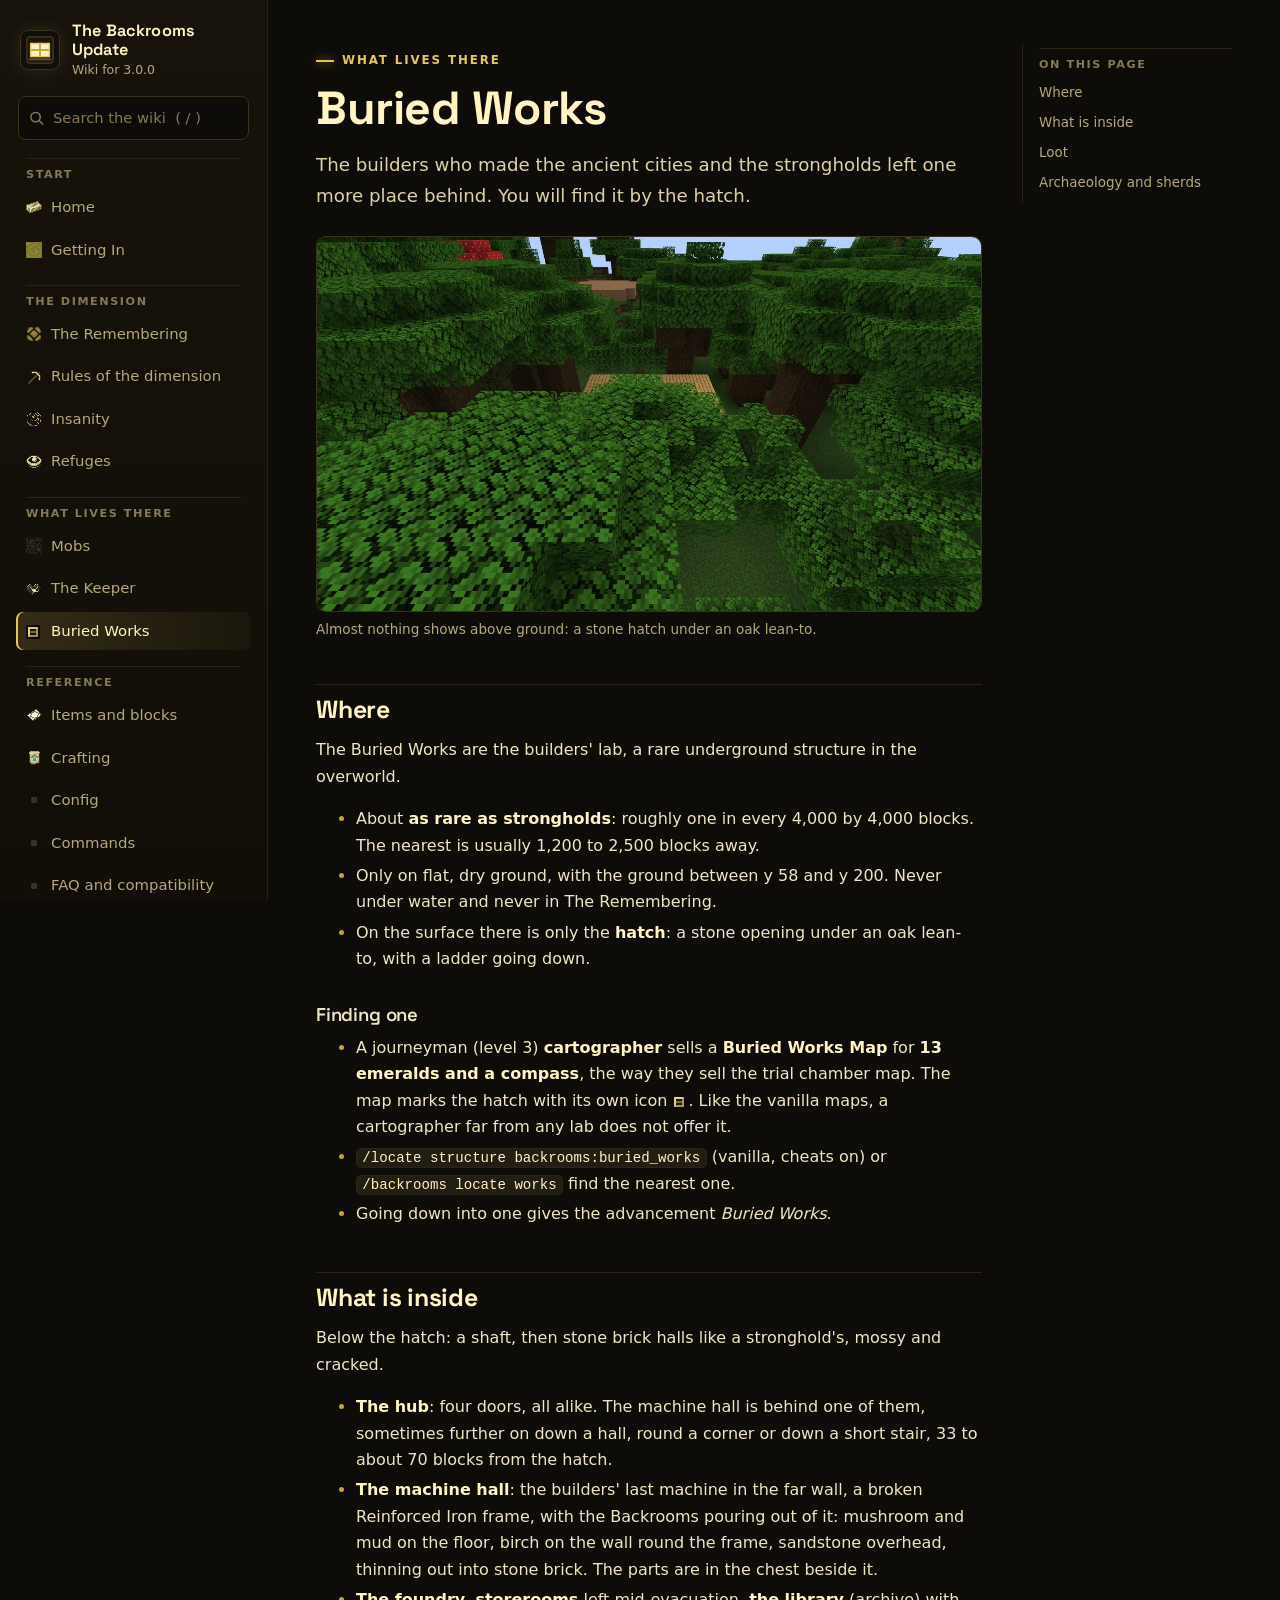
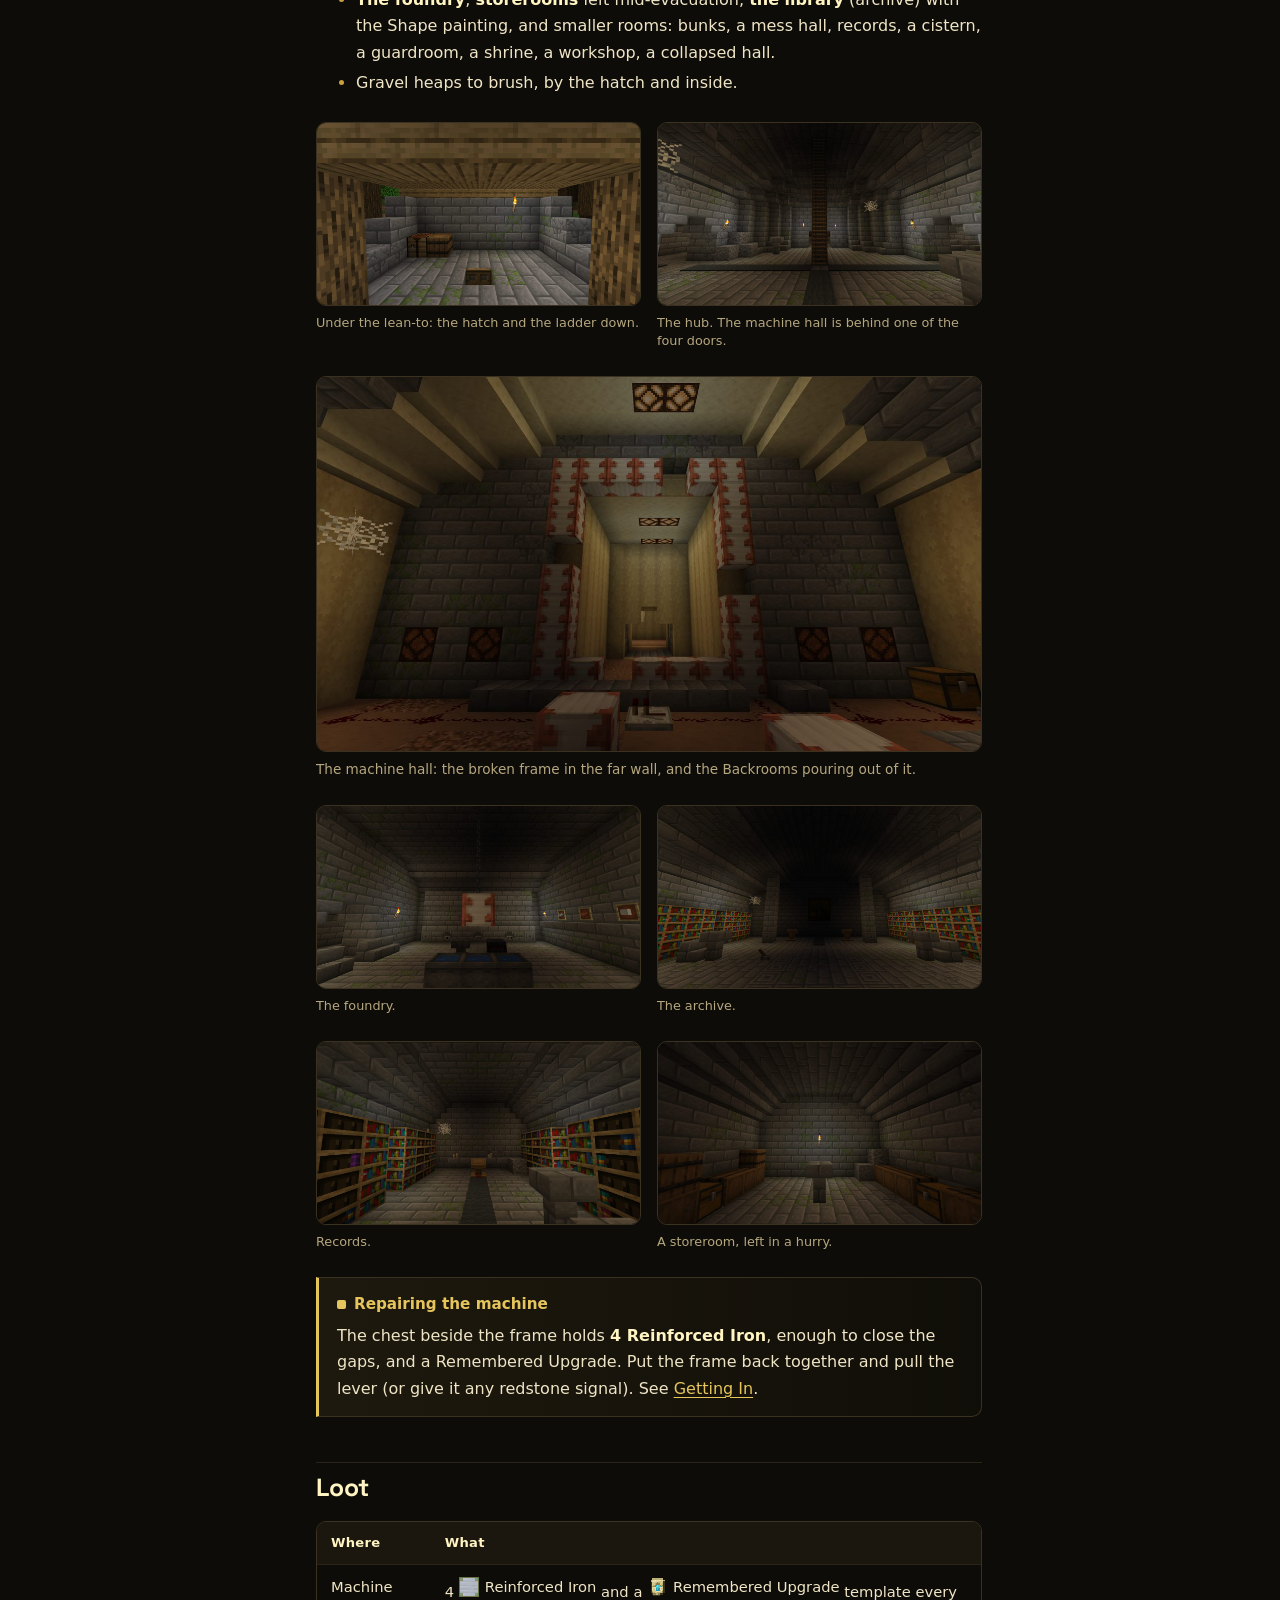
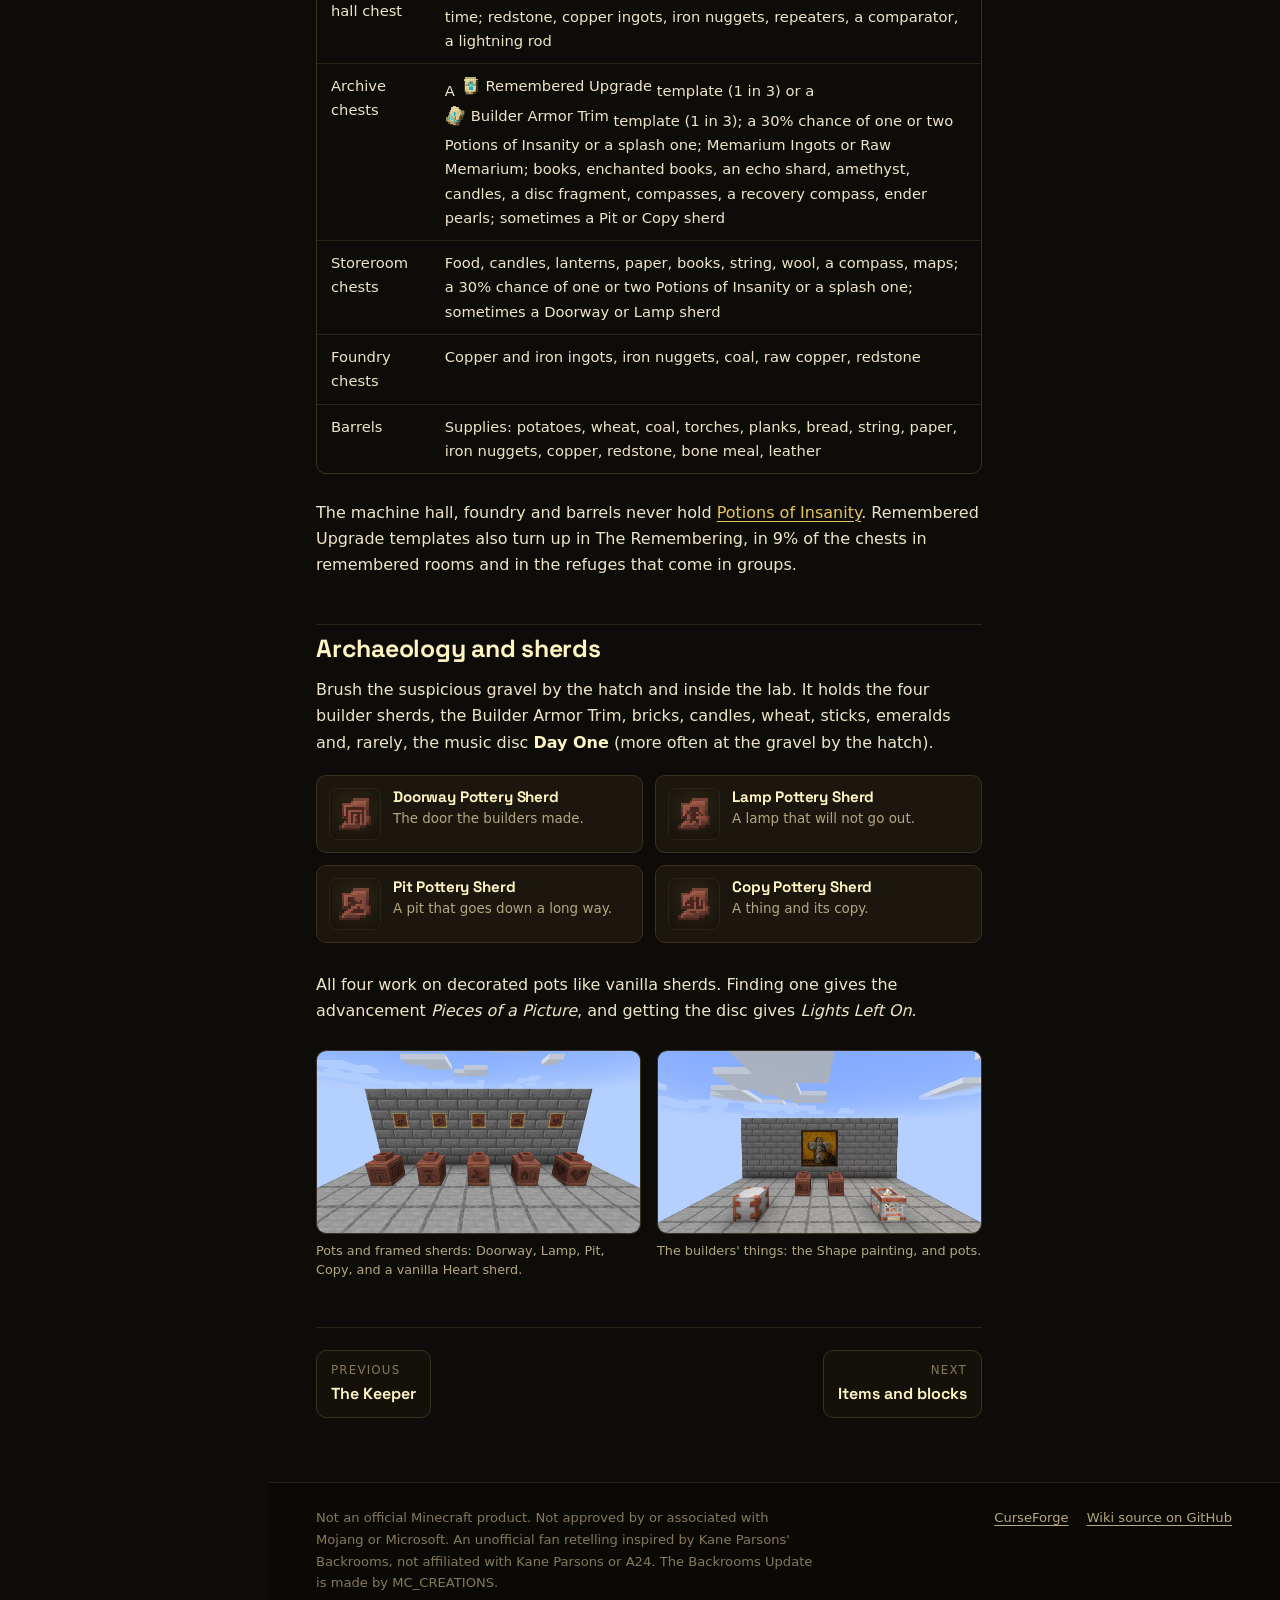
==== buried-works.html @ a58f66a9 "The Backrooms Update wiki Co-Authored-By: Claude Opus 5.5 <noreply@anthropic.com>" ====
<!doctype html>
<html lang="en">
<head>
<meta charset="utf-8">
<meta name="viewport" content="width=device-width, initial-scale=1">
<title>Buried Works - The Backrooms Update Wiki</title>
<meta name="description" content="The Buried Works, the builders&#x27; lab in The Backrooms Update: where it generates, the Buried Works Map, the machine hall, every chest&#x27;s loot and the archaeology sherds.">
<meta name="theme-color" content="#0e0c08">
<meta property="og:title" content="Buried Works - The Backrooms Update Wiki">
<meta property="og:description" content="The Buried Works, the builders&#x27; lab in The Backrooms Update: where it generates, the Buried Works Map, the machine hall, every chest&#x27;s loot and the archaeology sherds.">
<meta property="og:type" content="website">
<meta property="og:image" content="assets/shots/hero-pillars.jpg">
<link rel="icon" href="data:image/svg+xml,%3Csvg xmlns='http://www.w3.org/2000/svg' viewBox='0 0 32 32'%3E%3Crect width='32' height='32' rx='6' fill='%230e0c08'/%3E%3Crect x='5' y='8' width='22' height='16' fill='%23fff4c2' stroke='%23e6c65c' stroke-width='2'/%3E%3Cpath d='M5 16h22M16 8v16' stroke='%23c9a23e' stroke-width='2'/%3E%3C/svg%3E">
<link rel="preconnect" href="https://fonts.googleapis.com">
<link rel="preconnect" href="https://fonts.gstatic.com" crossorigin>
<link rel="stylesheet" href="https://fonts.googleapis.com/css2?family=Space+Grotesk:wght@500;600;700&amp;display=swap">
<link rel="stylesheet" href="assets/style.css">
</head>
<body>
<a class="skip" href="#main">Skip to the page</a>
<header class="topbar">
  <a class="brand" href="index.html"><span class="brand-mark"><svg viewBox="0 0 32 32" aria-hidden="true"><rect x="2" y="2" width="28" height="28" rx="3" fill="#1b170f" stroke="#5a4b26"/><rect x="6" y="9" width="20" height="14" fill="#fff4c2"/><path d="M6 16h20M16 9v14" stroke="#c9a23e" stroke-width="2"/><rect x="6" y="9" width="20" height="14" fill="none" stroke="#e6c65c" stroke-width="1.5"/><rect x="4" y="25" width="24" height="2" fill="#e6c65c" opacity=".35"/></svg></span><span class="brand-text"><strong>The Backrooms Update</strong><span>Wiki for 3.0.0</span></span></a>
  <button class="menu-btn" type="button" aria-expanded="false" aria-controls="sidebar"><svg viewBox="0 0 16 16" aria-hidden="true"><path d="M2 4h12M2 8h12M2 12h12" stroke="currentColor" stroke-width="1.6" stroke-linecap="round"/></svg>Menu</button>
</header>
<div class="layout">
<nav class="sidebar" id="sidebar" aria-label="Wiki pages">
  <a class="brand" href="index.html"><span class="brand-mark"><svg viewBox="0 0 32 32" aria-hidden="true"><rect x="2" y="2" width="28" height="28" rx="3" fill="#1b170f" stroke="#5a4b26"/><rect x="6" y="9" width="20" height="14" fill="#fff4c2"/><path d="M6 16h20M16 9v14" stroke="#c9a23e" stroke-width="2"/><rect x="6" y="9" width="20" height="14" fill="none" stroke="#e6c65c" stroke-width="1.5"/><rect x="4" y="25" width="24" height="2" fill="#e6c65c" opacity=".35"/></svg></span><span class="brand-text"><strong>The Backrooms Update</strong><span>Wiki for 3.0.0</span></span></a>
  <div class="search" role="search">
    <svg viewBox="0 0 16 16" aria-hidden="true"><circle cx="7" cy="7" r="5" fill="none" stroke="currentColor" stroke-width="1.6"/><path d="M11 11l3.5 3.5" stroke="currentColor" stroke-width="1.6" stroke-linecap="round"/></svg>
    <input id="search-input" type="search" placeholder="Search the wiki  ( / )" aria-label="Search the wiki" autocomplete="off">
    <div class="search-results" id="search-results" hidden></div>
  </div>
  <div class="nav-group"><h2>Start</h2><ul><li><a href="index.html"><img class="px" src="assets/icons/memarium_ingot.png" alt="" width="16" height="16">Home</a></li><li><a href="getting-in.html"><img class="px" src="assets/icons/gateway.png" alt="" width="16" height="16">Getting In</a></li></ul></div><div class="nav-group"><h2>The dimension</h2><ul><li><a href="the-remembering.html"><img class="px" src="assets/icons/settled_lamp_on.png" alt="" width="16" height="16">The Remembering</a></li><li><a href="rules.html"><img class="px" src="assets/icons/memarium_pickaxe.png" alt="" width="16" height="16">Rules of the dimension</a></li><li><a href="insanity.html"><img class="px" src="assets/icons/insanity.png" alt="" width="16" height="16">Insanity</a></li><li><a href="refuges.html"><img class="px" src="assets/icons/memento.png" alt="" width="16" height="16">Refuges</a></li></ul></div><div class="nav-group"><h2>What lives there</h2><ul><li><a href="mobs.html"><img class="px" src="assets/icons/settled_lichen.png" alt="" width="16" height="16">Mobs</a></li><li><a href="keeper.html"><img class="px" src="assets/icons/settled_heart.png" alt="" width="16" height="16">The Keeper</a></li><li><a href="buried-works.html" aria-current="page"><img class="px" src="assets/icons/map_buried_works.png" alt="" width="16" height="16">Buried Works</a></li></ul></div><div class="nav-group"><h2>Reference</h2><ul><li><a href="items.html"><img class="px" src="assets/icons/snapshot.png" alt="" width="16" height="16">Items and blocks</a></li><li><a href="crafting.html"><img class="px" src="assets/icons/remembered_upgrade_smithing_template.png" alt="" width="16" height="16">Crafting</a></li><li><a href="config.html"><span class="nav-dot" aria-hidden="true"></span>Config</a></li><li><a href="commands.html"><span class="nav-dot" aria-hidden="true"></span>Commands</a></li><li><a href="faq.html"><span class="nav-dot" aria-hidden="true"></span>FAQ and compatibility</a></li></ul></div>
  <p class="sidebar-foot">For The Backrooms Update 3.0.0 on Minecraft 1.21.1 (NeoForge). <a href="https://www.curseforge.com/minecraft/search?search=The%20Backrooms%20Update">Get it on CurseForge</a>.</p>
</nav>
<div class="content">
<div class="page has-toc">
<article id="main">
<p class="eyebrow">What lives there</p><h1>Buried Works</h1><p class="lead">The builders who made the ancient cities and the strongholds left one more place behind. You will find it by the hatch.</p>

<figure class="shot"><img src="assets/shots/works-hatch-far.jpg" alt="Almost nothing shows above ground: a stone hatch under an oak lean-to." width="1280" height="720" loading="lazy" decoding="async"><figcaption>Almost nothing shows above ground: a stone hatch under an oak lean-to.</figcaption></figure>
<h2 id="where">Where<a class="anchor" href="#where" aria-label="Link to this section">#</a></h2>
<p>The Buried Works are the builders' lab, a rare underground structure in the overworld.</p>
<ul>
<li>About <strong>as rare as strongholds</strong>: roughly one in every 4,000 by 4,000 blocks. The nearest is usually 1,200 to 2,500 blocks away.</li>
<li>Only on flat, dry ground, with the ground between y 58 and y 200. Never under water and never in The Remembering.</li>
<li>On the surface there is only the <strong>hatch</strong>: a stone opening under an oak lean-to, with a ladder going down.</li>
</ul>

<h3 id="finding-one">Finding one<a class="anchor" href="#finding-one" aria-label="Link to this section">#</a></h3>
<ul>
<li>A journeyman (level 3) <strong>cartographer</strong> sells a <strong>Buried Works Map</strong> for <strong>13 emeralds and a compass</strong>, the way they sell the trial chamber map. The map marks the hatch with its own icon <img class="px" src="assets/icons/map_buried_works.png" alt="" width="16" height="16" style="width:16px;height:16px;vertical-align:-3px">. Like the vanilla maps, a cartographer far from any lab does not offer it.</li>
<li><code>/locate structure backrooms:buried_works</code> (vanilla, cheats on) or <code>/backrooms locate works</code> find the nearest one.</li>
<li>Going down into one gives the advancement <em>Buried Works</em>.</li>
</ul>

<h2 id="what-is-inside">What is inside<a class="anchor" href="#what-is-inside" aria-label="Link to this section">#</a></h2>
<p>Below the hatch: a shaft, then stone brick halls like a stronghold's, mossy and cracked.</p>
<ul>
<li><strong>The hub</strong>: four doors, all alike. The machine hall is behind one of them, sometimes further on down a hall, round a corner or down a short stair, 33 to about 70 blocks from the hatch.</li>
<li><strong>The machine hall</strong>: the builders' last machine in the far wall, a broken Reinforced Iron frame, with the Backrooms pouring out of it: mushroom and mud on the floor, birch on the wall round the frame, sandstone overhead, thinning out into stone brick. The parts are in the chest beside it.</li>
<li><strong>The foundry</strong>, <strong>storerooms</strong> left mid-evacuation, <strong>the library</strong> (archive) with the Shape painting, and smaller rooms: bunks, a mess hall, records, a cistern, a guardroom, a shrine, a workshop, a collapsed hall.</li>
<li>Gravel heaps to brush, by the hatch and inside.</li>
</ul>
<div class="gallery g2"><figure class="shot"><img src="assets/shots/works-hatch.jpg" alt="Under the lean-to: the hatch and the ladder down." width="1280" height="720" loading="lazy" decoding="async"><figcaption>Under the lean-to: the hatch and the ladder down.</figcaption></figure><figure class="shot"><img src="assets/shots/works-hub.jpg" alt="The hub. The machine hall is behind one of the four doors." width="1280" height="720" loading="lazy" decoding="async"><figcaption>The hub. The machine hall is behind one of the four doors.</figcaption></figure></div>
<figure class="shot"><img src="assets/shots/works-machine-hall.jpg" alt="The machine hall: the broken frame in the far wall, and the Backrooms pouring out of it." width="1280" height="720" loading="lazy" decoding="async"><figcaption>The machine hall: the broken frame in the far wall, and the Backrooms pouring out of it.</figcaption></figure>
<div class="gallery g2"><figure class="shot"><img src="assets/shots/works-foundry.jpg" alt="The foundry." width="1280" height="720" loading="lazy" decoding="async"><figcaption>The foundry.</figcaption></figure><figure class="shot"><img src="assets/shots/works-archive.jpg" alt="The archive." width="1280" height="720" loading="lazy" decoding="async"><figcaption>The archive.</figcaption></figure></div>
<div class="gallery g2"><figure class="shot"><img src="assets/shots/works-records.jpg" alt="Records." width="1280" height="720" loading="lazy" decoding="async"><figcaption>Records.</figcaption></figure><figure class="shot"><img src="assets/shots/works-storeroom.jpg" alt="A storeroom, left in a hurry." width="1280" height="720" loading="lazy" decoding="async"><figcaption>A storeroom, left in a hurry.</figcaption></figure></div>
<div class="callout tip"><p class="callout-title">Repairing the machine</p><p>The chest beside the frame holds <strong>4 Reinforced Iron</strong>, enough to close the gaps, and a Remembered Upgrade. Put the frame back together and pull the lever (or give it any redstone signal). See <a href="getting-in.html">Getting In</a>.</p></div>

<h2 id="loot">Loot<a class="anchor" href="#loot" aria-label="Link to this section">#</a></h2>
<div class="table-wrap"><table><thead><tr><th>Where</th><th>What</th></tr></thead><tbody><tr><td>Machine hall chest</td><td>4 <span class="item"><img class="px" src="assets/icons/reinforced_iron.png" alt="" width="20" height="20">Reinforced Iron</span> and a <span class="item"><img class="px" src="assets/icons/remembered_upgrade_smithing_template.png" alt="" width="20" height="20">Remembered Upgrade</span> template every time; redstone, copper ingots, iron nuggets, repeaters, a comparator, a lightning rod</td></tr><tr><td>Archive chests</td><td>A <span class="item"><img class="px" src="assets/icons/remembered_upgrade_smithing_template.png" alt="" width="20" height="20">Remembered Upgrade</span> template (1 in 3) or a <span class="item"><img class="px" src="assets/icons/builder_armor_trim_smithing_template.png" alt="" width="20" height="20">Builder Armor Trim</span> template (1 in 3); a 30% chance of one or two Potions of Insanity or a splash one; Memarium Ingots or Raw Memarium; books, enchanted books, an echo shard, amethyst, candles, a disc fragment, compasses, a recovery compass, ender pearls; sometimes a Pit or Copy sherd</td></tr><tr><td>Storeroom chests</td><td>Food, candles, lanterns, paper, books, string, wool, a compass, maps; a 30% chance of one or two Potions of Insanity or a splash one; sometimes a Doorway or Lamp sherd</td></tr><tr><td>Foundry chests</td><td>Copper and iron ingots, iron nuggets, coal, raw copper, redstone</td></tr><tr><td>Barrels</td><td>Supplies: potatoes, wheat, coal, torches, planks, bread, string, paper, iron nuggets, copper, redstone, bone meal, leather</td></tr></tbody></table></div>

<p>The machine hall, foundry and barrels never hold <a href="insanity.html#potions">Potions of Insanity</a>. Remembered Upgrade templates also turn up in The Remembering, in 9% of the chests in remembered rooms and in the refuges that come in groups.</p>


<h2 id="archaeology-and-sherds">Archaeology and sherds<a class="anchor" href="#archaeology-and-sherds" aria-label="Link to this section">#</a></h2>
<p>Brush the suspicious gravel by the hatch and inside the lab. It holds the four builder sherds, the Builder Armor Trim, bricks, candles, wheat, sticks, emeralds and, rarely, the music disc <strong>Day One</strong> (more often at the gravel by the hatch).</p>
<div class="item-grid"><div class="item-card"><div class="icon"><img class="px" src="assets/icons/doorway_pottery_sherd.png" alt="" width="36" height="36"></div><div><h4>Doorway Pottery Sherd</h4><p>The door the builders made.</p></div></div><div class="item-card"><div class="icon"><img class="px" src="assets/icons/lamp_pottery_sherd.png" alt="" width="36" height="36"></div><div><h4>Lamp Pottery Sherd</h4><p>A lamp that will not go out.</p></div></div><div class="item-card"><div class="icon"><img class="px" src="assets/icons/pit_pottery_sherd.png" alt="" width="36" height="36"></div><div><h4>Pit Pottery Sherd</h4><p>A pit that goes down a long way.</p></div></div><div class="item-card"><div class="icon"><img class="px" src="assets/icons/copy_pottery_sherd.png" alt="" width="36" height="36"></div><div><h4>Copy Pottery Sherd</h4><p>A thing and its copy.</p></div></div></div>
<p>All four work on decorated pots like vanilla sherds. Finding one gives the advancement <em>Pieces of a Picture</em>, and getting the disc gives <em>Lights Left On</em>.</p>
<div class="gallery g2"><figure class="shot"><img src="assets/shots/sherds.jpg" alt="Pots and framed sherds: Doorway, Lamp, Pit, Copy, and a vanilla Heart sherd." width="1280" height="720" loading="lazy" decoding="async"><figcaption>Pots and framed sherds: Doorway, Lamp, Pit, Copy, and a vanilla Heart sherd.</figcaption></figure><figure class="shot"><img src="assets/shots/shape-painting.jpg" alt="The builders&#x27; things: the Shape painting, and pots." width="1280" height="720" loading="lazy" decoding="async"><figcaption>The builders' things: the Shape painting, and pots.</figcaption></figure></div>
<nav class="pager" aria-label="Previous and next page"><a class="prev" href="keeper.html"><span>Previous</span><strong>The Keeper</strong></a><a class="next" href="items.html"><span>Next</span><strong>Items and blocks</strong></a></nav>
</article>
<aside class="toc" aria-label="On this page"><h2>On this page</h2><ol><li><a href="#where">Where</a></li><li><a href="#what-is-inside">What is inside</a></li><li><a href="#loot">Loot</a></li><li><a href="#archaeology-and-sherds">Archaeology and sherds</a></li></ol></aside>
</div>
<footer class="site-footer"><div class="inner">
  <p>Not an official Minecraft product. Not approved by or associated with Mojang or Microsoft. An unofficial fan retelling inspired by Kane Parsons' Backrooms, not affiliated with Kane Parsons or A24. The Backrooms Update is made by MC_CREATIONS.</p>
  <nav aria-label="Elsewhere"><a href="https://www.curseforge.com/minecraft/search?search=The%20Backrooms%20Update">CurseForge</a><a href="https://github.com/maxwellcommer-hub/backrooms-wiki">Wiki source on GitHub</a></nav>
</div></footer>
</div>
</div>
<script src="assets/site.js" defer></script>
</body>
</html>
---- assets/style.css ----
/* The Backrooms Update wiki. One stylesheet, no build step.
   Palette: wallpaper yellow, fluorescent light, warm near-black. No purple. */

:root {
  --bg: #0e0c08;
  --bg-2: #14110b;
  --panel: #1b170f;
  --panel-2: #231e13;
  --line: #3a3120;
  --line-soft: #2a2417;
  --text: #efe5c6;
  --muted: #b5a77f;
  --faint: #857959;
  --yellow: #e6c65c;
  --yellow-deep: #c9a23e;
  --wall: #d8c48a;
  --fluoro: #fff4c2;
  --ink: #120f08;
  --tip: #e6c65c;
  --warn: #e3883f;
  --danger: #d9573b;
  --tonight: #8fb6a0;
  --radius: 10px;
  --sidebar: 268px;
  --font-head: "Space Grotesk", ui-sans-serif, system-ui, -apple-system, "Segoe UI", Roboto, sans-serif;
  --font-body: ui-sans-serif, system-ui, -apple-system, "Segoe UI", Roboto, "Helvetica Neue", Arial, sans-serif;
  --font-mono: ui-monospace, SFMono-Regular, Menlo, Consolas, monospace;
  color-scheme: dark;
}

*, *::before, *::after { box-sizing: border-box; }
html { -webkit-text-size-adjust: 100%; scroll-padding-top: 76px; }
body {
  margin: 0;
  background: var(--bg);
  color: var(--text);
  font: 16px/1.65 var(--font-body);
  overflow-x: hidden;
}
img { max-width: 100%; height: auto; }
a { color: var(--yellow); text-decoration-thickness: 1px; text-underline-offset: 3px; }
a:hover { color: var(--fluoro); }
code, kbd { font-family: var(--font-mono); font-size: 0.88em; background: var(--panel-2); border: 1px solid var(--line-soft); border-radius: 5px; padding: 0.08em 0.38em; color: var(--fluoro); white-space: nowrap; }
pre { background: var(--panel); border: 1px solid var(--line); border-radius: var(--radius); padding: 14px 16px; overflow-x: auto; font-size: 0.88rem; line-height: 1.55; }
pre code { background: none; border: 0; padding: 0; white-space: pre; }
hr { border: 0; border-top: 1px solid var(--line); margin: 2.5rem 0; }
.skip { position: absolute; left: -999px; top: 8px; background: var(--yellow); color: var(--ink); padding: 8px 12px; border-radius: 6px; z-index: 100; }
.skip:focus { left: 8px; }

/* ---------- layout ---------- */
.layout { display: grid; grid-template-columns: var(--sidebar) minmax(0, 1fr); min-height: 100vh; }
.sidebar {
  position: sticky; top: 0; height: 100vh; overflow-y: auto;
  background: linear-gradient(180deg, #17130b 0%, #110e08 100%);
  border-right: 1px solid var(--line-soft);
  padding: 20px 16px 28px;
}
.brand { display: flex; align-items: center; gap: 12px; text-decoration: none; color: var(--text); margin: 2px 4px 18px; }
.brand:hover { color: var(--text); }
.brand-mark { width: 40px; height: 40px; flex: none; border-radius: 8px; background: var(--ink); border: 1px solid var(--line); display: grid; place-items: center; box-shadow: 0 0 18px rgba(255, 236, 160, 0.10); }
.brand-mark svg { width: 30px; height: 30px; display: block; }
.brand-text { line-height: 1.15; }
.brand-text strong { display: block; font-family: var(--font-head); font-size: 1.02rem; letter-spacing: 0.01em; }
.brand-text span { font-size: 0.78rem; color: var(--muted); }

.search { position: relative; margin: 0 2px 18px; }
.search input {
  width: 100%; font: inherit; font-size: 0.92rem; color: var(--text);
  background: var(--bg); border: 1px solid var(--line); border-radius: 8px; padding: 9px 12px 9px 34px;
}
.search input::placeholder { color: var(--faint); }
.search input:focus { outline: 2px solid var(--yellow-deep); outline-offset: 1px; border-color: transparent; }
.search svg { position: absolute; left: 11px; top: 50%; transform: translateY(-50%); width: 15px; height: 15px; color: var(--faint); pointer-events: none; }
.search-results { position: absolute; left: 0; right: 0; top: calc(100% + 6px); z-index: 50; background: var(--panel); border: 1px solid var(--line); border-radius: 10px; box-shadow: 0 16px 40px rgba(0, 0, 0, 0.55); max-height: 60vh; overflow-y: auto; padding: 6px; }
.search-results[hidden] { display: none; }
.search-results a { display: block; padding: 8px 10px; border-radius: 7px; text-decoration: none; color: var(--text); }
.search-results a:hover, .search-results a.active { background: var(--panel-2); }
.search-results .r-title { font-weight: 600; font-size: 0.9rem; }
.search-results .r-page { color: var(--muted); font-size: 0.76rem; display: block; }
.search-results .r-text { color: var(--muted); font-size: 0.8rem; display: block; margin-top: 2px; }
.search-results mark { background: rgba(230, 198, 92, 0.28); color: var(--fluoro); border-radius: 2px; }
.search-results .r-none { padding: 10px; color: var(--muted); font-size: 0.86rem; }

.nav-group { margin: 0 0 16px; }
.nav-group h2 { font: 600 0.7rem/1 var(--font-body); letter-spacing: 0.14em; text-transform: uppercase; color: var(--faint); margin: 0 10px 8px; }
.nav-group ul { list-style: none; margin: 0; padding: 0; }
.nav-group a { display: flex; align-items: center; gap: 9px; padding: 7px 10px; border-radius: 7px; color: var(--muted); text-decoration: none; font-size: 0.93rem; }
.nav-group a:hover { background: var(--panel); color: var(--text); }
.nav-group a[aria-current="page"] { background: linear-gradient(90deg, rgba(230, 198, 92, 0.16), rgba(230, 198, 92, 0.04)); color: var(--fluoro); box-shadow: inset 2px 0 0 var(--yellow); }
.nav-group a img { width: 16px; height: 16px; image-rendering: pixelated; flex: none; opacity: 0.95; }
.nav-dot { width: 16px; height: 16px; flex: none; display: grid; place-items: center; }
.nav-dot::before { content: ""; width: 6px; height: 6px; border-radius: 1px; background: var(--line); }
.sidebar-foot { margin: 22px 10px 0; font-size: 0.78rem; color: var(--faint); }
.sidebar-foot a { color: var(--muted); }

.topbar { display: none; }

.content { min-width: 0; }
.page { display: grid; grid-template-columns: minmax(0, 1fr); gap: 40px; max-width: 1180px; margin: 0 auto; padding: 44px 48px 64px; }
.page.has-toc { grid-template-columns: minmax(0, 1fr) 210px; }
article { min-width: 0; max-width: 820px; }

/* ---------- on this page ---------- */
.toc { position: sticky; top: 28px; align-self: start; font-size: 0.84rem; border-left: 1px solid var(--line-soft); padding-left: 16px; }
.toc h2 { font: 600 0.7rem/1 var(--font-body); letter-spacing: 0.14em; text-transform: uppercase; color: var(--faint); margin: 4px 0 12px; }
.toc ol { list-style: none; margin: 0; padding: 0; }
.toc li { margin: 0 0 8px; }
.toc a { color: var(--muted); text-decoration: none; }
.toc a:hover { color: var(--fluoro); }

/* ---------- type ---------- */
.eyebrow { display: inline-flex; align-items: center; gap: 8px; font-size: 0.74rem; letter-spacing: 0.16em; text-transform: uppercase; color: var(--yellow); font-weight: 600; margin: 0 0 10px; }
.eyebrow::before { content: ""; width: 18px; height: 2px; background: var(--yellow); box-shadow: 0 0 8px rgba(230, 198, 92, 0.7); }
h1, h2, h3, h4 { font-family: var(--font-head); line-height: 1.2; color: var(--fluoro); letter-spacing: -0.01em; }
h1 { font-size: clamp(2rem, 4.2vw, 2.9rem); margin: 0 0 14px; font-weight: 700; }
h2 { font-size: 1.55rem; margin: 2.8rem 0 0.8rem; padding-top: 0.6rem; border-top: 1px solid var(--line-soft); font-weight: 700; }
h3 { font-size: 1.16rem; margin: 2rem 0 0.5rem; font-weight: 600; color: var(--text); }
h4 { font-size: 1rem; margin: 1.4rem 0 0.4rem; color: var(--text); }
h2 a.anchor, h3 a.anchor { color: var(--faint); text-decoration: none; margin-left: 8px; opacity: 0; font-weight: 400; }
h2:hover a.anchor, h3:hover a.anchor { opacity: 1; }
.lead { font-size: 1.14rem; color: #ddd0a8; margin: 0 0 1.6rem; max-width: 62ch; }
p, ul, ol { margin: 0 0 1rem; }
li { margin: 0.25rem 0; }
li::marker { color: var(--yellow-deep); }
strong { color: var(--fluoro); font-weight: 650; }
.muted { color: var(--muted); }
.small { font-size: 0.88rem; }

/* ---------- callouts ---------- */
.callout { position: relative; border: 1px solid var(--line); border-left: 3px solid var(--tip); background: linear-gradient(90deg, rgba(230, 198, 92, 0.07), rgba(230, 198, 92, 0.015)); border-radius: 0 var(--radius) var(--radius) 0; padding: 14px 18px 14px 18px; margin: 1.4rem 0; }
.callout > :last-child { margin-bottom: 0; }
.callout-title { display: flex; align-items: center; gap: 8px; font-weight: 700; color: var(--fluoro); margin: 0 0 6px; font-size: 0.95rem; }
.callout-title::before { content: ""; width: 9px; height: 9px; background: currentColor; border-radius: 2px; flex: none; }
.callout.tip .callout-title { color: var(--tip); }
.callout.warn { border-left-color: var(--warn); background: linear-gradient(90deg, rgba(227, 136, 63, 0.09), rgba(227, 136, 63, 0.015)); }
.callout.warn .callout-title { color: var(--warn); }
.callout.danger { border-left-color: var(--danger); background: linear-gradient(90deg, rgba(217, 87, 59, 0.10), rgba(217, 87, 59, 0.015)); }
.callout.danger .callout-title { color: var(--danger); }
.callout.note { border-left-color: var(--muted); background: var(--bg-2); }
.callout.note .callout-title { color: var(--muted); }

/* ---------- figures ---------- */
figure { margin: 1.6rem 0; }
figure.shot img { display: block; width: 100%; border-radius: var(--radius); border: 1px solid var(--line); background: var(--panel); cursor: zoom-in; }
figcaption { font-size: 0.85rem; color: var(--muted); margin-top: 8px; line-height: 1.45; }
.gallery { display: grid; gap: 16px; margin: 1.6rem 0; }
.gallery figure { margin: 0; }
.gallery.g2 { grid-template-columns: repeat(2, minmax(0, 1fr)); }
.gallery.g3 { grid-template-columns: repeat(3, minmax(0, 1fr)); }
.gallery figcaption { font-size: 0.8rem; }

/* ---------- hero (home) ---------- */
.hero {
  position: relative; overflow: hidden; border-bottom: 1px solid var(--line);
  min-height: 520px; display: flex; align-items: flex-end;
  background: #2a2312 url("shots/hero-pillars.jpg") center 40% / cover no-repeat;
}
.hero::before { content: ""; position: absolute; inset: 0; background: linear-gradient(180deg, rgba(14, 12, 8, 0.15) 0%, rgba(14, 12, 8, 0.35) 45%, rgba(14, 12, 8, 0.96) 100%), linear-gradient(90deg, rgba(14, 12, 8, 0.75) 0%, rgba(14, 12, 8, 0) 65%); }
.hero::after { content: ""; position: absolute; left: 0; right: 0; top: 0; height: 3px; background: linear-gradient(90deg, transparent, var(--fluoro), transparent); opacity: 0.7; animation: hum 6s ease-in-out infinite; }
@keyframes hum { 0%, 100% { opacity: 0.7; } 48% { opacity: 0.7; } 50% { opacity: 0.15; } 52% { opacity: 0.75; } 54% { opacity: 0.3; } 56% { opacity: 0.7; } }
@media (prefers-reduced-motion: reduce) { .hero::after { animation: none; } }
.hero-inner { position: relative; max-width: 1180px; width: 100%; margin: 0 auto; padding: 72px 48px 48px; }
.hero h1 { font-size: clamp(2.4rem, 6vw, 4.2rem); margin: 0 0 12px; text-shadow: 0 2px 24px rgba(0, 0, 0, 0.6); }
.hero .tagline { font-size: clamp(1.1rem, 2vw, 1.35rem); color: #f3e7bf; max-width: 36ch; margin: 0 0 24px; text-shadow: 0 1px 12px rgba(0, 0, 0, 0.7); }
.badges { display: flex; flex-wrap: wrap; gap: 8px; margin: 0 0 26px; }
.badge { font-size: 0.78rem; color: var(--fluoro); background: rgba(14, 12, 8, 0.7); border: 1px solid rgba(230, 198, 92, 0.35); border-radius: 999px; padding: 4px 11px; backdrop-filter: blur(4px); }
.cta { display: flex; flex-wrap: wrap; gap: 12px; }
.btn { display: inline-flex; align-items: center; gap: 8px; font-weight: 650; text-decoration: none; padding: 11px 18px; border-radius: 9px; border: 1px solid transparent; font-size: 0.95rem; }
.btn.primary { background: var(--yellow); color: var(--ink); box-shadow: 0 0 24px rgba(230, 198, 92, 0.35); }
.btn.primary:hover { background: var(--fluoro); color: var(--ink); }
.btn.ghost { color: var(--fluoro); border-color: rgba(255, 244, 194, 0.35); background: rgba(14, 12, 8, 0.55); }
.btn.ghost:hover { border-color: var(--fluoro); }

/* ---------- cards / steps ---------- */
.cards { display: grid; grid-template-columns: repeat(3, minmax(0, 1fr)); gap: 16px; margin: 1.4rem 0 2rem; }
.card { display: flex; flex-direction: column; background: var(--panel); border: 1px solid var(--line); border-radius: 12px; overflow: hidden; text-decoration: none; color: var(--text); transition: border-color 0.15s, transform 0.15s; }
a.card:hover { border-color: var(--yellow-deep); transform: translateY(-2px); color: var(--text); }
.card img { display: block; width: 100%; aspect-ratio: 16 / 9; object-fit: cover; border-bottom: 1px solid var(--line); }
.card-body { padding: 14px 16px 16px; }
.card-body h3 { margin: 0 0 4px; font-size: 1.02rem; color: var(--fluoro); }
.card-body p { margin: 0; font-size: 0.9rem; color: var(--muted); }
.steps { counter-reset: step; list-style: none; padding: 0; margin: 1.2rem 0 2rem; }
.steps > li { counter-increment: step; position: relative; padding: 0 0 18px 52px; margin: 0; }
.steps > li::before { content: counter(step); position: absolute; left: 0; top: -2px; width: 34px; height: 34px; border-radius: 8px; display: grid; place-items: center; font-family: var(--font-head); font-weight: 700; color: var(--ink); background: var(--yellow); box-shadow: 0 0 14px rgba(230, 198, 92, 0.35); }
.steps > li::after { content: ""; position: absolute; left: 16px; top: 36px; bottom: 2px; width: 2px; background: var(--line); }
.steps > li:last-child::after { display: none; }
.steps > li strong:first-child { display: block; font-family: var(--font-head); font-size: 1.04rem; margin-bottom: 2px; }

/* ---------- tables ---------- */
.table-wrap { overflow-x: auto; margin: 1.2rem 0 1.6rem; border: 1px solid var(--line); border-radius: var(--radius); }
table { width: 100%; border-collapse: collapse; font-size: 0.92rem; }
th, td { text-align: left; vertical-align: top; padding: 10px 14px; border-bottom: 1px solid var(--line-soft); }
th { background: var(--panel); color: var(--fluoro); font-weight: 650; font-size: 0.82rem; letter-spacing: 0.02em; white-space: nowrap; }
tr:last-child td { border-bottom: 0; }
td code { white-space: nowrap; }
.op { display: inline-block; font-size: 0.7rem; font-weight: 700; letter-spacing: 0.06em; padding: 2px 7px; border-radius: 5px; vertical-align: 1px; }
.op.yes { background: rgba(227, 136, 63, 0.16); color: var(--warn); border: 1px solid rgba(227, 136, 63, 0.4); }
.op.no { background: rgba(230, 198, 92, 0.12); color: var(--yellow); border: 1px solid rgba(230, 198, 92, 0.35); }

/* ---------- items ---------- */
img.px, .px { image-rendering: pixelated; image-rendering: crisp-edges; }
.item { display: inline-flex; align-items: center; gap: 6px; white-space: nowrap; }
.item img { width: 20px; height: 20px; image-rendering: pixelated; vertical-align: -4px; }
.item-grid { display: grid; grid-template-columns: repeat(auto-fill, minmax(230px, 1fr)); gap: 12px; margin: 1.2rem 0 1.8rem; }
.item-card { display: grid; grid-template-columns: 52px minmax(0, 1fr); gap: 12px; align-items: start; background: var(--panel); border: 1px solid var(--line); border-radius: 10px; padding: 12px; }
.item-card .icon { width: 52px; height: 52px; border-radius: 8px; background: radial-gradient(circle at 50% 40%, #2c2516, #16120b); border: 1px solid var(--line-soft); display: grid; place-items: center; }
.item-card .icon img { width: 36px; height: 36px; image-rendering: pixelated; }
.item-card h4 { margin: 0 0 3px; font-size: 0.95rem; color: var(--fluoro); }
.item-card p { margin: 0; font-size: 0.84rem; color: var(--muted); line-height: 1.5; }
.big-icon { width: 96px; height: 96px; image-rendering: pixelated; border: 1px solid var(--line); border-radius: 8px; background: var(--panel); padding: 6px; }

/* ---------- recipes ---------- */
.recipes { display: grid; grid-template-columns: repeat(auto-fill, minmax(300px, 1fr)); gap: 16px; margin: 1.2rem 0 2rem; }
.recipe { background: var(--panel); border: 1px solid var(--line); border-radius: 12px; padding: 14px 14px 12px; min-width: 0; }
.recipe h4 { margin: 0 0 10px; font-size: 0.98rem; display: flex; align-items: center; gap: 8px; color: var(--fluoro); }
.recipe h4 img { width: 20px; height: 20px; image-rendering: pixelated; }
.craft { display: flex; align-items: center; gap: 10px; flex-wrap: wrap; }
.grid3 { display: grid; grid-template-columns: repeat(3, 44px); grid-template-rows: repeat(3, 44px); gap: 3px; padding: 5px; background: #8b8b8b; border: 2px solid; border-color: #373737 #ffffff #ffffff #373737; border-radius: 3px; }
.row3 { display: grid; grid-template-columns: repeat(3, 44px); gap: 10px; align-items: center; }
.slot { position: relative; width: 44px; height: 44px; background: #8b8b8b; border: 2px solid; border-color: #373737 #ffffff #ffffff #373737; display: grid; place-items: center; overflow: hidden; }
.grid3 .slot { width: 44px; height: 44px; }
.slot img { width: 32px; height: 32px; image-rendering: pixelated; }
.slot .v { font: 700 8px/1.05 var(--font-body); color: #1d1d1d; text-align: center; padding: 1px; letter-spacing: -0.02em; word-break: normal; overflow-wrap: normal; hyphens: manual; }
.slot .n { position: absolute; right: 2px; bottom: 0; font: 700 13px/1 var(--font-mono); color: #fff; text-shadow: 1px 1px 0 #3f3f3f; }
.slot.out { width: 56px; height: 56px; }
.slot.out img { width: 36px; height: 36px; }
.arrow { width: 34px; height: 24px; flex: none; position: relative; }
.arrow::before { content: ""; position: absolute; left: 0; right: 10px; top: 9px; height: 6px; background: #c6c6c6; }
.arrow::after { content: ""; position: absolute; right: 0; top: 2px; border: 10px solid transparent; border-left: 12px solid #c6c6c6; border-right: 0; }
.plus { color: var(--muted); font-weight: 700; }
.recipe .legend { list-style: none; padding: 0; margin: 10px 0 0; font-size: 0.8rem; color: var(--muted); display: flex; flex-wrap: wrap; gap: 4px 12px; }
.recipe .legend li { margin: 0; display: inline-flex; align-items: center; gap: 5px; }
.recipe .legend img { width: 16px; height: 16px; image-rendering: pixelated; }
.recipe .note { font-size: 0.8rem; color: var(--faint); margin: 8px 0 0; }
.recipe.wide { grid-column: 1 / -1; }
.smith-list { display: grid; gap: 10px; }
.smith-row { display: flex; align-items: center; gap: 8px; flex-wrap: wrap; }

/* ---------- misc ---------- */
.kv { display: grid; grid-template-columns: max-content 1fr; gap: 6px 18px; margin: 1rem 0 1.4rem; font-size: 0.94rem; }
.kv dt { color: var(--muted); }
.kv dd { margin: 0; }
.pill { display: inline-block; font-size: 0.76rem; padding: 2px 9px; border-radius: 999px; border: 1px solid var(--line); color: var(--muted); background: var(--bg-2); }
.meter { display: flex; height: 14px; border-radius: 7px; overflow: hidden; border: 1px solid var(--line); margin: 1rem 0 0.4rem; }
.meter span { display: block; height: 100%; }
.meter-labels { display: grid; grid-template-columns: repeat(5, 1fr); font-size: 0.74rem; color: var(--faint); margin-bottom: 1.4rem; }
.depth { border: 1px solid var(--line); border-radius: 12px; overflow: hidden; margin: 1.4rem 0 1.8rem; }
.depth-row { display: grid; grid-template-columns: 128px minmax(0, 1fr); border-bottom: 1px solid var(--line-soft); }
.depth-row:last-child { border-bottom: 0; }
.depth-y { font: 600 0.8rem/1.3 var(--font-mono); color: var(--ink); padding: 14px 12px; display: flex; flex-direction: column; justify-content: center; }
.depth-y small { font-weight: 400; opacity: 0.75; }
.depth-body { padding: 12px 16px; background: var(--panel); font-size: 0.92rem; }
.depth-body strong { display: block; font-family: var(--font-head); font-size: 1rem; }
.pager { display: flex; justify-content: space-between; gap: 12px; margin-top: 3rem; padding-top: 1.4rem; border-top: 1px solid var(--line-soft); }
.pager a { display: flex; flex-direction: column; text-decoration: none; padding: 10px 14px; border: 1px solid var(--line); border-radius: 10px; min-width: 0; max-width: 48%; background: var(--bg-2); }
.pager a:hover { border-color: var(--yellow-deep); }
.pager span { font-size: 0.74rem; color: var(--faint); text-transform: uppercase; letter-spacing: 0.1em; }
.pager strong { color: var(--fluoro); font-family: var(--font-head); }
.pager .next { margin-left: auto; text-align: right; }

.site-footer { border-top: 1px solid var(--line-soft); background: #0b0906; color: var(--faint); font-size: 0.82rem; }
.site-footer .inner { max-width: 1180px; margin: 0 auto; padding: 24px 48px 34px; display: flex; flex-wrap: wrap; gap: 10px 28px; justify-content: space-between; }
.site-footer p { margin: 0; max-width: 60ch; }
.site-footer nav { display: flex; gap: 18px; flex-wrap: wrap; }
.site-footer a { color: var(--muted); }

/* ---------- lightbox ---------- */
dialog.lightbox { padding: 0; border: 1px solid var(--line); border-radius: 12px; background: #000; max-width: min(1280px, 96vw); width: auto; color: var(--text); }
dialog.lightbox::backdrop { background: rgba(5, 4, 2, 0.88); }
dialog.lightbox img { display: block; max-width: min(1280px, 96vw); max-height: 82vh; width: auto; height: auto; }
dialog.lightbox p { margin: 0; padding: 10px 14px; font-size: 0.88rem; color: var(--muted); background: var(--panel); }
dialog.lightbox button { position: absolute; top: 8px; right: 8px; background: rgba(0, 0, 0, 0.7); color: var(--fluoro); border: 1px solid var(--line); border-radius: 8px; font: inherit; padding: 4px 10px; cursor: pointer; }

/* ---------- responsive ---------- */
@media (max-width: 1240px) {
  .page.has-toc { grid-template-columns: minmax(0, 1fr); }
  .toc { display: none; }
}
@media (max-width: 900px) {
  .layout { grid-template-columns: minmax(0, 1fr); }
  .topbar {
    display: flex; align-items: center; justify-content: space-between; gap: 12px;
    position: sticky; top: 0; z-index: 40; padding: 10px 16px;
    background: rgba(14, 12, 8, 0.94); backdrop-filter: blur(8px); border-bottom: 1px solid var(--line-soft);
  }
  .topbar .brand { margin: 0; }
  .topbar .brand-mark { width: 34px; height: 34px; }
  .topbar .brand-mark svg { width: 24px; height: 24px; }
  .menu-btn { font: inherit; font-size: 0.9rem; font-weight: 600; color: var(--fluoro); background: var(--panel); border: 1px solid var(--line); border-radius: 8px; padding: 7px 12px; cursor: pointer; display: inline-flex; align-items: center; gap: 8px; }
  .menu-btn svg { width: 16px; height: 16px; }
  .sidebar { position: fixed; z-index: 45; top: 57px; left: 0; right: 0; height: auto; max-height: calc(100vh - 57px); border-right: 0; border-bottom: 1px solid var(--line); transform: translateY(-110%); visibility: hidden; transition: transform 0.2s ease, visibility 0.2s; box-shadow: 0 20px 40px rgba(0, 0, 0, 0.6); }
  .sidebar .brand { display: none; }
  body.menu-open .sidebar { transform: translateY(0); visibility: visible; }
  .page, .page.has-toc { padding: 28px 16px 48px; }
  .hero { min-height: 440px; }
  .hero-inner { padding: 56px 16px 32px; }
  .site-footer .inner { padding: 22px 16px 30px; }
  .cards { grid-template-columns: minmax(0, 1fr); }
  .gallery.g3 { grid-template-columns: repeat(2, minmax(0, 1fr)); }
  h2 { font-size: 1.35rem; }
}
@media (max-width: 560px) {
  .gallery.g2, .gallery.g3 { grid-template-columns: minmax(0, 1fr); }
  .recipes { grid-template-columns: minmax(0, 1fr); }
  .grid3 { grid-template-columns: repeat(3, 38px); grid-template-rows: repeat(3, 38px); }
  .grid3 .slot, .slot { width: 38px; height: 38px; }
  .slot img { width: 28px; height: 28px; }
  .slot .v { font-size: 6.6px; }
  .row3 { grid-template-columns: repeat(3, 38px); gap: 8px; }
  .depth-row { grid-template-columns: minmax(0, 1fr); }
  .kv { grid-template-columns: minmax(0, 1fr); gap: 2px; }
  .kv dd { margin-bottom: 8px; }
  .pager { flex-direction: column; }
  .pager a { max-width: 100%; }
  th, td { padding: 8px 10px; }
}
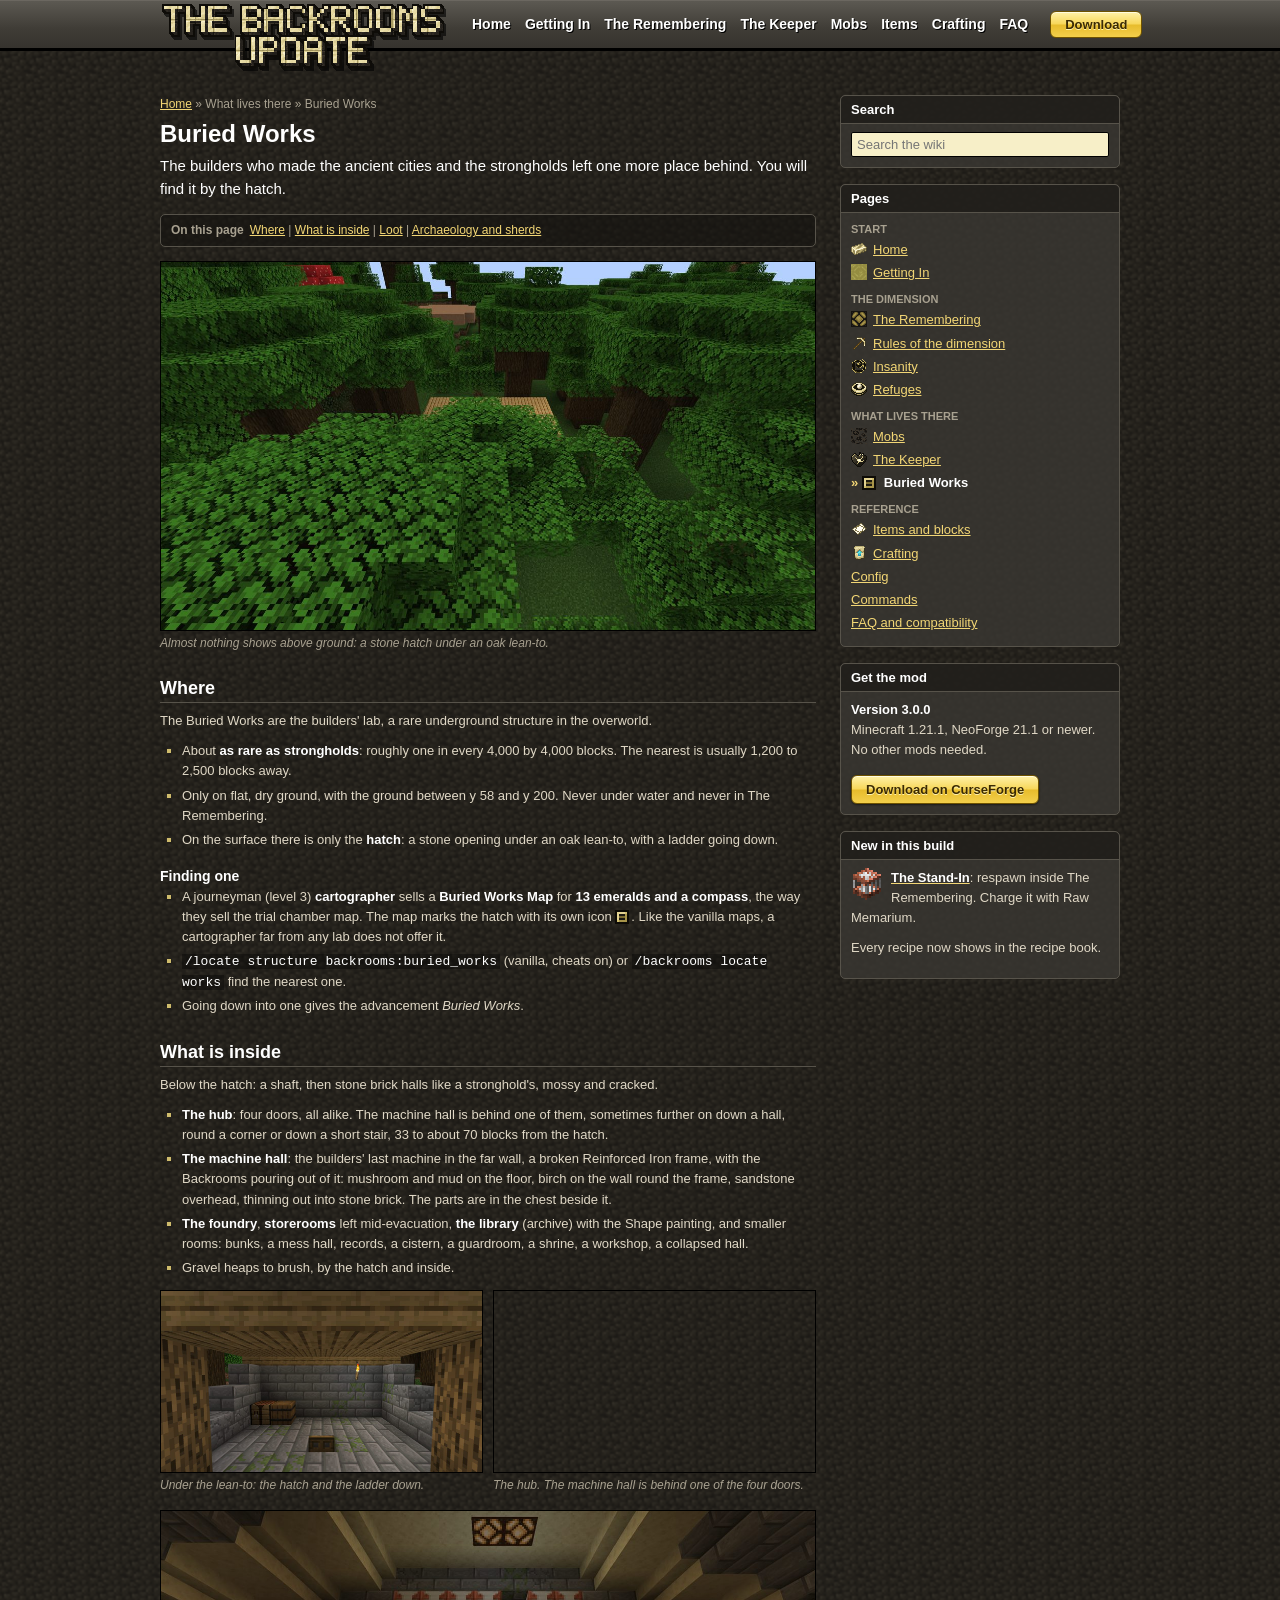
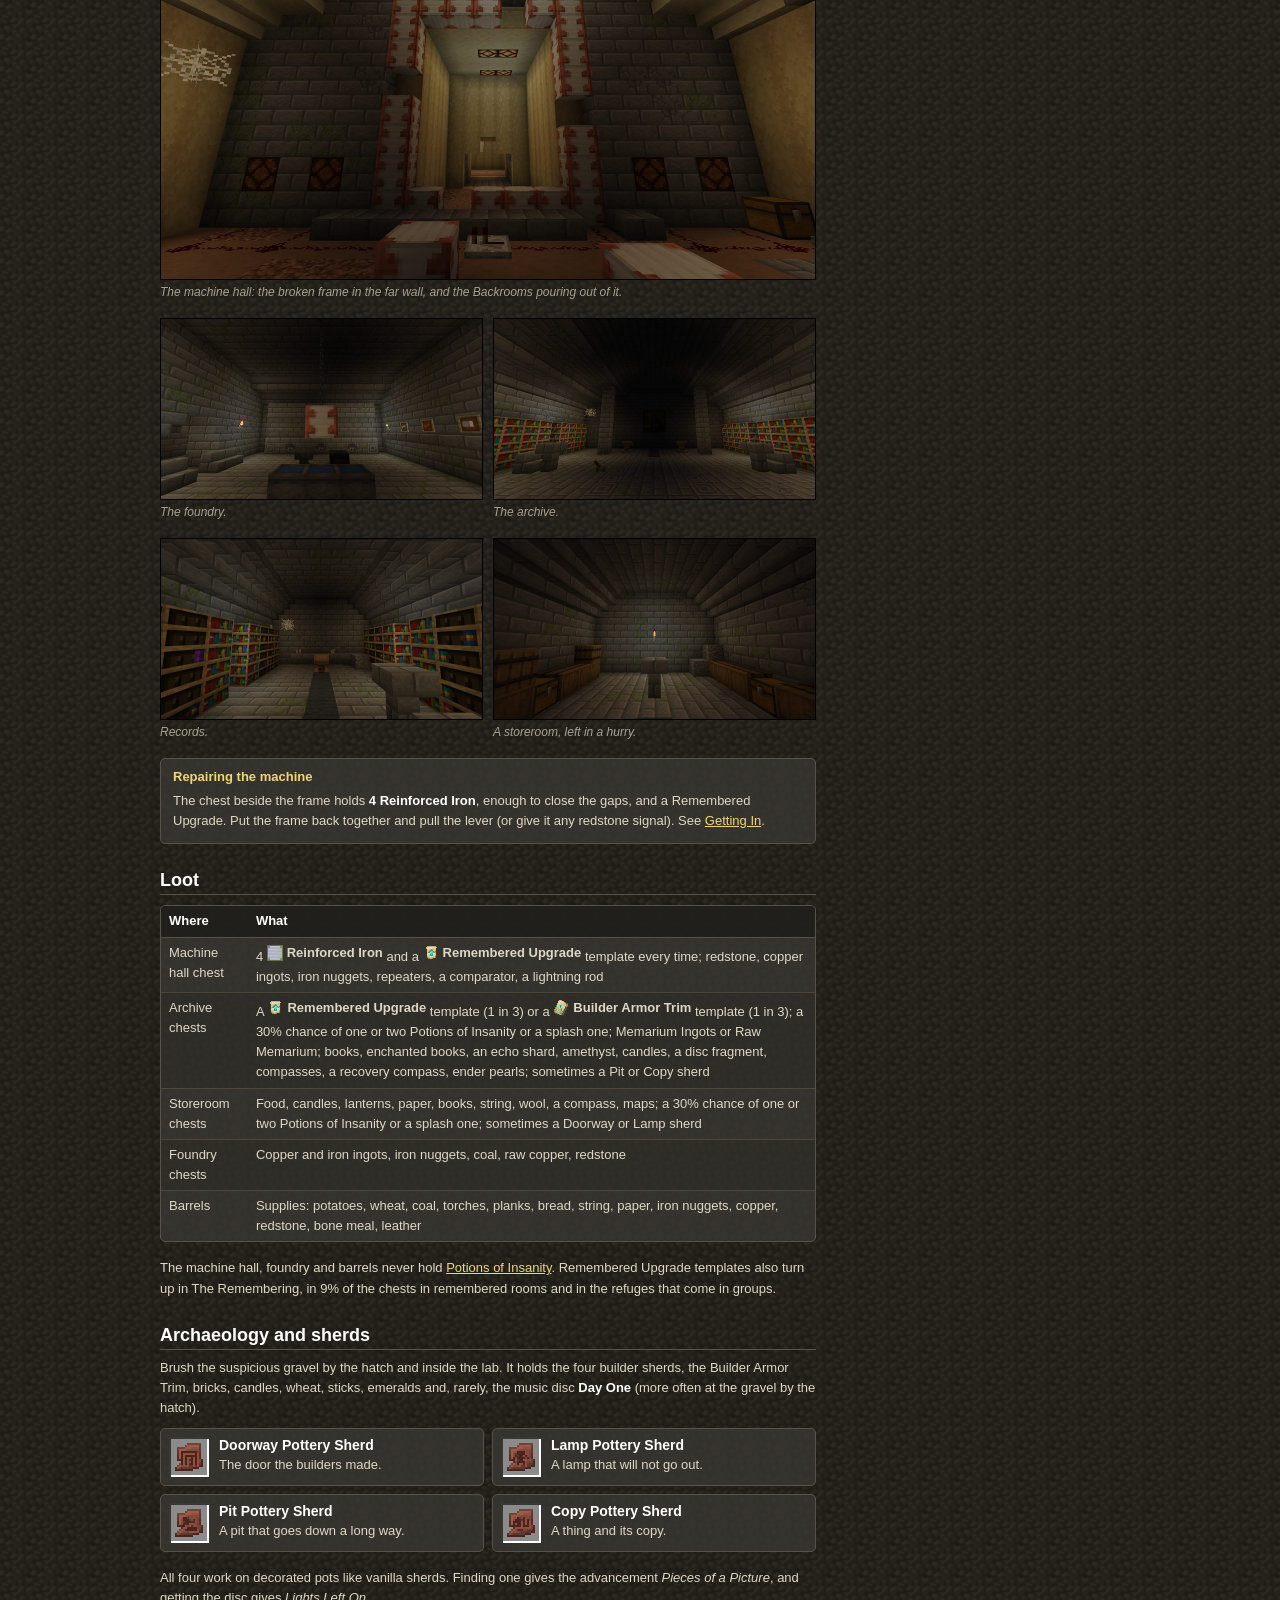
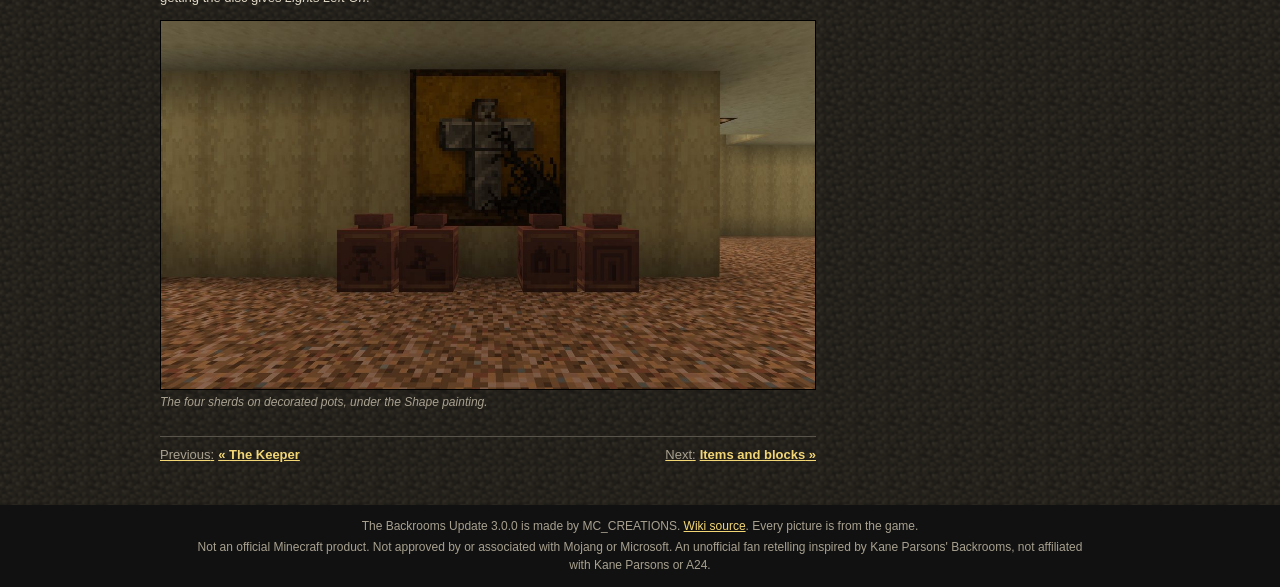
==== commit d2c1a9d1: "Rebuilt as a 2010-style game site: new staged screenshots, every recipe as the game shows it, the St" ====
--- a/buried-works.html
+++ b/buried-works.html
@@ -5,39 +5,26 @@
 <meta name="viewport" content="width=device-width, initial-scale=1">
 <title>Buried Works - The Backrooms Update Wiki</title>
 <meta name="description" content="The Buried Works, the builders&#x27; lab in The Backrooms Update: where it generates, the Buried Works Map, the machine hall, every chest&#x27;s loot and the archaeology sherds.">
-<meta name="theme-color" content="#0e0c08">
+<meta name="theme-color" content="#24201b">
 <meta property="og:title" content="Buried Works - The Backrooms Update Wiki">
 <meta property="og:description" content="The Buried Works, the builders&#x27; lab in The Backrooms Update: where it generates, the Buried Works Map, the machine hall, every chest&#x27;s loot and the archaeology sherds.">
 <meta property="og:type" content="website">
 <meta property="og:image" content="assets/shots/hero-pillars.jpg">
-<link rel="icon" href="data:image/svg+xml,%3Csvg xmlns='http://www.w3.org/2000/svg' viewBox='0 0 32 32'%3E%3Crect width='32' height='32' rx='6' fill='%230e0c08'/%3E%3Crect x='5' y='8' width='22' height='16' fill='%23fff4c2' stroke='%23e6c65c' stroke-width='2'/%3E%3Cpath d='M5 16h22M16 8v16' stroke='%23c9a23e' stroke-width='2'/%3E%3C/svg%3E">
-<link rel="preconnect" href="https://fonts.googleapis.com">
-<link rel="preconnect" href="https://fonts.gstatic.com" crossorigin>
-<link rel="stylesheet" href="https://fonts.googleapis.com/css2?family=Space+Grotesk:wght@500;600;700&amp;display=swap">
+<link rel="icon" href="data:image/svg+xml,%3Csvg xmlns='http://www.w3.org/2000/svg' viewBox='0 0 16 16' shape-rendering='crispEdges'%3E%3Crect width='16' height='16' fill='%230e0c08'/%3E%3Crect x='2' y='2' width='12' height='12' fill='%23dbcf9a'/%3E%3Crect x='5' y='5' width='6' height='11' fill='%230e0c08'/%3E%3C/svg%3E">
 <link rel="stylesheet" href="assets/style.css">
 </head>
 <body>
 <a class="skip" href="#main">Skip to the page</a>
-<header class="topbar">
-  <a class="brand" href="index.html"><span class="brand-mark"><svg viewBox="0 0 32 32" aria-hidden="true"><rect x="2" y="2" width="28" height="28" rx="3" fill="#1b170f" stroke="#5a4b26"/><rect x="6" y="9" width="20" height="14" fill="#fff4c2"/><path d="M6 16h20M16 9v14" stroke="#c9a23e" stroke-width="2"/><rect x="6" y="9" width="20" height="14" fill="none" stroke="#e6c65c" stroke-width="1.5"/><rect x="4" y="25" width="24" height="2" fill="#e6c65c" opacity=".35"/></svg></span><span class="brand-text"><strong>The Backrooms Update</strong><span>Wiki for 3.0.0</span></span></a>
-  <button class="menu-btn" type="button" aria-expanded="false" aria-controls="sidebar"><svg viewBox="0 0 16 16" aria-hidden="true"><path d="M2 4h12M2 8h12M2 12h12" stroke="currentColor" stroke-width="1.6" stroke-linecap="round"/></svg>Menu</button>
-</header>
-<div class="layout">
-<nav class="sidebar" id="sidebar" aria-label="Wiki pages">
-  <a class="brand" href="index.html"><span class="brand-mark"><svg viewBox="0 0 32 32" aria-hidden="true"><rect x="2" y="2" width="28" height="28" rx="3" fill="#1b170f" stroke="#5a4b26"/><rect x="6" y="9" width="20" height="14" fill="#fff4c2"/><path d="M6 16h20M16 9v14" stroke="#c9a23e" stroke-width="2"/><rect x="6" y="9" width="20" height="14" fill="none" stroke="#e6c65c" stroke-width="1.5"/><rect x="4" y="25" width="24" height="2" fill="#e6c65c" opacity=".35"/></svg></span><span class="brand-text"><strong>The Backrooms Update</strong><span>Wiki for 3.0.0</span></span></a>
-  <div class="search" role="search">
-    <svg viewBox="0 0 16 16" aria-hidden="true"><circle cx="7" cy="7" r="5" fill="none" stroke="currentColor" stroke-width="1.6"/><path d="M11 11l3.5 3.5" stroke="currentColor" stroke-width="1.6" stroke-linecap="round"/></svg>
-    <input id="search-input" type="search" placeholder="Search the wiki  ( / )" aria-label="Search the wiki" autocomplete="off">
-    <div class="search-results" id="search-results" hidden></div>
-  </div>
-  <div class="nav-group"><h2>Start</h2><ul><li><a href="index.html"><img class="px" src="assets/icons/memarium_ingot.png" alt="" width="16" height="16">Home</a></li><li><a href="getting-in.html"><img class="px" src="assets/icons/gateway.png" alt="" width="16" height="16">Getting In</a></li></ul></div><div class="nav-group"><h2>The dimension</h2><ul><li><a href="the-remembering.html"><img class="px" src="assets/icons/settled_lamp_on.png" alt="" width="16" height="16">The Remembering</a></li><li><a href="rules.html"><img class="px" src="assets/icons/memarium_pickaxe.png" alt="" width="16" height="16">Rules of the dimension</a></li><li><a href="insanity.html"><img class="px" src="assets/icons/insanity.png" alt="" width="16" height="16">Insanity</a></li><li><a href="refuges.html"><img class="px" src="assets/icons/memento.png" alt="" width="16" height="16">Refuges</a></li></ul></div><div class="nav-group"><h2>What lives there</h2><ul><li><a href="mobs.html"><img class="px" src="assets/icons/settled_lichen.png" alt="" width="16" height="16">Mobs</a></li><li><a href="keeper.html"><img class="px" src="assets/icons/settled_heart.png" alt="" width="16" height="16">The Keeper</a></li><li><a href="buried-works.html" aria-current="page"><img class="px" src="assets/icons/map_buried_works.png" alt="" width="16" height="16">Buried Works</a></li></ul></div><div class="nav-group"><h2>Reference</h2><ul><li><a href="items.html"><img class="px" src="assets/icons/snapshot.png" alt="" width="16" height="16">Items and blocks</a></li><li><a href="crafting.html"><img class="px" src="assets/icons/remembered_upgrade_smithing_template.png" alt="" width="16" height="16">Crafting</a></li><li><a href="config.html"><span class="nav-dot" aria-hidden="true"></span>Config</a></li><li><a href="commands.html"><span class="nav-dot" aria-hidden="true"></span>Commands</a></li><li><a href="faq.html"><span class="nav-dot" aria-hidden="true"></span>FAQ and compatibility</a></li></ul></div>
-  <p class="sidebar-foot">For The Backrooms Update 3.0.0 on Minecraft 1.21.1 (NeoForge). <a href="https://www.curseforge.com/minecraft/search?search=The%20Backrooms%20Update">Get it on CurseForge</a>.</p>
-</nav>
-<div class="content">
-<div class="page has-toc">
+<div id="toppanel"><div class="in">
+<a id="logo" href="index.html"><img src="assets/logo.png" alt="The Backrooms Update" width="778" height="182"></a>
+<nav id="menu" aria-label="Main"><a class="menuItem" href="index.html">Home</a><a class="menuItem" href="getting-in.html">Getting In</a><a class="menuItem" href="the-remembering.html">The Remembering</a><a class="menuItem" href="keeper.html">The Keeper</a><a class="menuItem" href="mobs.html">Mobs</a><a class="menuItem" href="items.html">Items</a><a class="menuItem" href="crafting.html">Crafting</a><a class="menuItem" href="faq.html">FAQ</a></nav>
+<a id="dl" href="https://www.curseforge.com/minecraft/search?search=The%20Backrooms%20Update">Download</a>
+</div></div>
+<div id="content">
+<div id="left" class="inner">
 <article id="main">
-<p class="eyebrow">What lives there</p><h1>Buried Works</h1><p class="lead">The builders who made the ancient cities and the strongholds left one more place behind. You will find it by the hatch.</p>
-
+<p class="crumbs"><a href="index.html">Home</a> &raquo; What lives there &raquo; Buried Works</p><h1>Buried Works</h1><p class="lead">The builders who made the ancient cities and the strongholds left one more place behind. You will find it by the hatch.</p>
+<nav class="onpage" aria-label="On this page"><h2>On this page</h2><ol><li><a href="#where">Where</a></li><li><a href="#what-is-inside">What is inside</a></li><li><a href="#loot">Loot</a></li><li><a href="#archaeology-and-sherds">Archaeology and sherds</a></li></ol></nav>
 <figure class="shot"><img src="assets/shots/works-hatch-far.jpg" alt="Almost nothing shows above ground: a stone hatch under an oak lean-to." width="1280" height="720" loading="lazy" decoding="async"><figcaption>Almost nothing shows above ground: a stone hatch under an oak lean-to.</figcaption></figure>
 <h2 id="where">Where<a class="anchor" href="#where" aria-label="Link to this section">#</a></h2>
 <p>The Buried Works are the builders' lab, a rare underground structure in the overworld.</p>
@@ -78,16 +65,15 @@
 <p>Brush the suspicious gravel by the hatch and inside the lab. It holds the four builder sherds, the Builder Armor Trim, bricks, candles, wheat, sticks, emeralds and, rarely, the music disc <strong>Day One</strong> (more often at the gravel by the hatch).</p>
 <div class="item-grid"><div class="item-card"><div class="icon"><img class="px" src="assets/icons/doorway_pottery_sherd.png" alt="" width="36" height="36"></div><div><h4>Doorway Pottery Sherd</h4><p>The door the builders made.</p></div></div><div class="item-card"><div class="icon"><img class="px" src="assets/icons/lamp_pottery_sherd.png" alt="" width="36" height="36"></div><div><h4>Lamp Pottery Sherd</h4><p>A lamp that will not go out.</p></div></div><div class="item-card"><div class="icon"><img class="px" src="assets/icons/pit_pottery_sherd.png" alt="" width="36" height="36"></div><div><h4>Pit Pottery Sherd</h4><p>A pit that goes down a long way.</p></div></div><div class="item-card"><div class="icon"><img class="px" src="assets/icons/copy_pottery_sherd.png" alt="" width="36" height="36"></div><div><h4>Copy Pottery Sherd</h4><p>A thing and its copy.</p></div></div></div>
 <p>All four work on decorated pots like vanilla sherds. Finding one gives the advancement <em>Pieces of a Picture</em>, and getting the disc gives <em>Lights Left On</em>.</p>
-<div class="gallery g2"><figure class="shot"><img src="assets/shots/sherds.jpg" alt="Pots and framed sherds: Doorway, Lamp, Pit, Copy, and a vanilla Heart sherd." width="1280" height="720" loading="lazy" decoding="async"><figcaption>Pots and framed sherds: Doorway, Lamp, Pit, Copy, and a vanilla Heart sherd.</figcaption></figure><figure class="shot"><img src="assets/shots/shape-painting.jpg" alt="The builders&#x27; things: the Shape painting, and pots." width="1280" height="720" loading="lazy" decoding="async"><figcaption>The builders' things: the Shape painting, and pots.</figcaption></figure></div>
+<figure class="shot"><img src="assets/shots/sherds-room.jpg" alt="The four sherds on decorated pots, under the Shape painting." width="1280" height="720" loading="lazy" decoding="async"><figcaption>The four sherds on decorated pots, under the Shape painting.</figcaption></figure>
 <nav class="pager" aria-label="Previous and next page"><a class="prev" href="keeper.html"><span>Previous</span><strong>The Keeper</strong></a><a class="next" href="items.html"><span>Next</span><strong>Items and blocks</strong></a></nav>
 </article>
-<aside class="toc" aria-label="On this page"><h2>On this page</h2><ol><li><a href="#where">Where</a></li><li><a href="#what-is-inside">What is inside</a></li><li><a href="#loot">Loot</a></li><li><a href="#archaeology-and-sherds">Archaeology and sherds</a></li></ol></aside>
 </div>
-<footer class="site-footer"><div class="inner">
-  <p>Not an official Minecraft product. Not approved by or associated with Mojang or Microsoft. An unofficial fan retelling inspired by Kane Parsons' Backrooms, not affiliated with Kane Parsons or A24. The Backrooms Update is made by MC_CREATIONS.</p>
-  <nav aria-label="Elsewhere"><a href="https://www.curseforge.com/minecraft/search?search=The%20Backrooms%20Update">CurseForge</a><a href="https://github.com/maxwellcommer-hub/backrooms-wiki">Wiki source on GitHub</a></nav>
-</div></footer>
+<div id="right"><div class="box"><h3>Search</h3><div class="search" role="search"><input id="search-input" type="search" placeholder="Search the wiki" aria-label="Search the wiki" autocomplete="off"><div class="search-results" id="search-results" hidden></div></div></div><div class="box pages"><h3>Pages</h3><p class="group">Start</p><ul><li><a href="index.html"><img class="px" src="assets/icons/memarium_ingot.png" alt="" width="16" height="16">Home</a></li><li><a href="getting-in.html"><img class="px" src="assets/icons/gateway.png" alt="" width="16" height="16">Getting In</a></li></ul><p class="group">The dimension</p><ul><li><a href="the-remembering.html"><img class="px" src="assets/icons/settled_lamp_on.png" alt="" width="16" height="16">The Remembering</a></li><li><a href="rules.html"><img class="px" src="assets/icons/memarium_pickaxe.png" alt="" width="16" height="16">Rules of the dimension</a></li><li><a href="insanity.html"><img class="px" src="assets/icons/insanity.png" alt="" width="16" height="16">Insanity</a></li><li><a href="refuges.html"><img class="px" src="assets/icons/memento.png" alt="" width="16" height="16">Refuges</a></li></ul><p class="group">What lives there</p><ul><li><a href="mobs.html"><img class="px" src="assets/icons/settled_lichen.png" alt="" width="16" height="16">Mobs</a></li><li><a href="keeper.html"><img class="px" src="assets/icons/settled_heart.png" alt="" width="16" height="16">The Keeper</a></li><li><a href="buried-works.html" class="here"><img class="px" src="assets/icons/map_buried_works.png" alt="" width="16" height="16">Buried Works</a></li></ul><p class="group">Reference</p><ul><li><a href="items.html"><img class="px" src="assets/icons/snapshot.png" alt="" width="16" height="16">Items and blocks</a></li><li><a href="crafting.html"><img class="px" src="assets/icons/remembered_upgrade_smithing_template.png" alt="" width="16" height="16">Crafting</a></li><li><a href="config.html"><span class="nav-dot" aria-hidden="true"></span>Config</a></li><li><a href="commands.html"><span class="nav-dot" aria-hidden="true"></span>Commands</a></li><li><a href="faq.html"><span class="nav-dot" aria-hidden="true"></span>FAQ and compatibility</a></li></ul></div><div class="box get"><h3>Get the mod</h3><p><b>Version 3.0.0</b><br>Minecraft 1.21.1, NeoForge 21.1 or newer. No other mods needed.</p><a class="button" href="https://www.curseforge.com/minecraft/search?search=The%20Backrooms%20Update">Download on CurseForge</a></div><div class="box new"><h3>New in this build</h3><p><img class="px" src="assets/icons/stand_in.png" alt="" width="32" height="32"><a href="items.html#stand-in"><b>The Stand-In</b></a>: respawn inside The Remembering. Charge it with Raw Memarium.</p><p>Every recipe now shows in the recipe book.</p></div></div>
 </div>
+<div class="footer">
+<p>The Backrooms Update 3.0.0 is made by MC_CREATIONS. <a href="https://github.com/maxwellcommer-hub/backrooms-wiki">Wiki source</a>. Every picture is from the game.</p>
+<p>Not an official Minecraft product. Not approved by or associated with Mojang or Microsoft. An unofficial fan retelling inspired by Kane Parsons' Backrooms, not affiliated with Kane Parsons or A24.</p>
 </div>
 <script src="assets/site.js" defer></script>
 </body>
--- a/assets/style.css
+++ b/assets/style.css
@@ -1,316 +1,225 @@
-/* The Backrooms Update wiki. One stylesheet, no build step.
-   Palette: wallpaper yellow, fluorescent light, warm near-black. No purple. */
+/*
+  The Backrooms Update wiki. One stylesheet, no build step.
+  Built the way game sites were built in 2010: a tiled block texture behind everything, a grey top bar with a hard black
+  edge, a fixed 980px column of small Arial straight on the dark tile, dark rounded panels down the side, a black footer
+  strip. The tile is the mod's own Settled Mud, the logo is filled with its Block of Memarium, and the one accent is
+  wallpaper yellow (the YELLOW ramp in tools/art/yellow_v7.py). No purple, ever: it reads as the End.
+*/
 
 :root {
-  --bg: #0e0c08;
-  --bg-2: #14110b;
-  --panel: #1b170f;
-  --panel-2: #231e13;
-  --line: #3a3120;
-  --line-soft: #2a2417;
-  --text: #efe5c6;
-  --muted: #b5a77f;
-  --faint: #857959;
-  --yellow: #e6c65c;
-  --yellow-deep: #c9a23e;
-  --wall: #d8c48a;
-  --fluoro: #fff4c2;
-  --ink: #120f08;
-  --tip: #e6c65c;
-  --warn: #e3883f;
-  --danger: #d9573b;
-  --tonight: #8fb6a0;
-  --radius: 10px;
-  --sidebar: 268px;
-  --font-head: "Space Grotesk", ui-sans-serif, system-ui, -apple-system, "Segoe UI", Roboto, sans-serif;
-  --font-body: ui-sans-serif, system-ui, -apple-system, "Segoe UI", Roboto, "Helvetica Neue", Arial, sans-serif;
-  --font-mono: ui-monospace, SFMono-Regular, Menlo, Consolas, monospace;
+  --tile: #222018;
+  --bar: #4a4741; --bar-hi: #6b6760; --edge: #000;
+  --panel: rgba(58, 56, 50, .82); --panel-head: rgba(20, 19, 16, .6); --panel-line: #57534a;
+  --text: #e0d8c6; --text-dim: #a8a190; --head: #fff;
+  --link: #f2d675; --link-hover: #fff;
+  --yellow: #e2d290; --yellow-deep: #cfbc6c;
   color-scheme: dark;
 }
 
-*, *::before, *::after { box-sizing: border-box; }
-html { -webkit-text-size-adjust: 100%; scroll-padding-top: 76px; }
+* { box-sizing: border-box; }
+html { -webkit-text-size-adjust: 100%; scroll-padding-top: 16px; }
 body {
-  margin: 0;
-  background: var(--bg);
-  color: var(--text);
-  font: 16px/1.65 var(--font-body);
-  overflow-x: hidden;
+  margin: 0; color: var(--text); background: var(--tile) url("bg-tile.png") 0 0 / 32px 32px; image-rendering: pixelated;
+  image-rendering: auto; font: 13px/1.55 Arial, Helvetica, sans-serif;
 }
 img { max-width: 100%; height: auto; }
-a { color: var(--yellow); text-decoration-thickness: 1px; text-underline-offset: 3px; }
-a:hover { color: var(--fluoro); }
-code, kbd { font-family: var(--font-mono); font-size: 0.88em; background: var(--panel-2); border: 1px solid var(--line-soft); border-radius: 5px; padding: 0.08em 0.38em; color: var(--fluoro); white-space: nowrap; }
-pre { background: var(--panel); border: 1px solid var(--line); border-radius: var(--radius); padding: 14px 16px; overflow-x: auto; font-size: 0.88rem; line-height: 1.55; }
-pre code { background: none; border: 0; padding: 0; white-space: pre; }
-hr { border: 0; border-top: 1px solid var(--line); margin: 2.5rem 0; }
-.skip { position: absolute; left: -999px; top: 8px; background: var(--yellow); color: var(--ink); padding: 8px 12px; border-radius: 6px; z-index: 100; }
-.skip:focus { left: 8px; }
-
-/* ---------- layout ---------- */
-.layout { display: grid; grid-template-columns: var(--sidebar) minmax(0, 1fr); min-height: 100vh; }
-.sidebar {
-  position: sticky; top: 0; height: 100vh; overflow-y: auto;
-  background: linear-gradient(180deg, #17130b 0%, #110e08 100%);
-  border-right: 1px solid var(--line-soft);
-  padding: 20px 16px 28px;
-}
-.brand { display: flex; align-items: center; gap: 12px; text-decoration: none; color: var(--text); margin: 2px 4px 18px; }
-.brand:hover { color: var(--text); }
-.brand-mark { width: 40px; height: 40px; flex: none; border-radius: 8px; background: var(--ink); border: 1px solid var(--line); display: grid; place-items: center; box-shadow: 0 0 18px rgba(255, 236, 160, 0.10); }
-.brand-mark svg { width: 30px; height: 30px; display: block; }
-.brand-text { line-height: 1.15; }
-.brand-text strong { display: block; font-family: var(--font-head); font-size: 1.02rem; letter-spacing: 0.01em; }
-.brand-text span { font-size: 0.78rem; color: var(--muted); }
-
-.search { position: relative; margin: 0 2px 18px; }
-.search input {
-  width: 100%; font: inherit; font-size: 0.92rem; color: var(--text);
-  background: var(--bg); border: 1px solid var(--line); border-radius: 8px; padding: 9px 12px 9px 34px;
-}
-.search input::placeholder { color: var(--faint); }
-.search input:focus { outline: 2px solid var(--yellow-deep); outline-offset: 1px; border-color: transparent; }
-.search svg { position: absolute; left: 11px; top: 50%; transform: translateY(-50%); width: 15px; height: 15px; color: var(--faint); pointer-events: none; }
-.search-results { position: absolute; left: 0; right: 0; top: calc(100% + 6px); z-index: 50; background: var(--panel); border: 1px solid var(--line); border-radius: 10px; box-shadow: 0 16px 40px rgba(0, 0, 0, 0.55); max-height: 60vh; overflow-y: auto; padding: 6px; }
-.search-results[hidden] { display: none; }
-.search-results a { display: block; padding: 8px 10px; border-radius: 7px; text-decoration: none; color: var(--text); }
-.search-results a:hover, .search-results a.active { background: var(--panel-2); }
-.search-results .r-title { font-weight: 600; font-size: 0.9rem; }
-.search-results .r-page { color: var(--muted); font-size: 0.76rem; display: block; }
-.search-results .r-text { color: var(--muted); font-size: 0.8rem; display: block; margin-top: 2px; }
-.search-results mark { background: rgba(230, 198, 92, 0.28); color: var(--fluoro); border-radius: 2px; }
-.search-results .r-none { padding: 10px; color: var(--muted); font-size: 0.86rem; }
-
-.nav-group { margin: 0 0 16px; }
-.nav-group h2 { font: 600 0.7rem/1 var(--font-body); letter-spacing: 0.14em; text-transform: uppercase; color: var(--faint); margin: 0 10px 8px; }
-.nav-group ul { list-style: none; margin: 0; padding: 0; }
-.nav-group a { display: flex; align-items: center; gap: 9px; padding: 7px 10px; border-radius: 7px; color: var(--muted); text-decoration: none; font-size: 0.93rem; }
-.nav-group a:hover { background: var(--panel); color: var(--text); }
-.nav-group a[aria-current="page"] { background: linear-gradient(90deg, rgba(230, 198, 92, 0.16), rgba(230, 198, 92, 0.04)); color: var(--fluoro); box-shadow: inset 2px 0 0 var(--yellow); }
-.nav-group a img { width: 16px; height: 16px; image-rendering: pixelated; flex: none; opacity: 0.95; }
-.nav-dot { width: 16px; height: 16px; flex: none; display: grid; place-items: center; }
-.nav-dot::before { content: ""; width: 6px; height: 6px; border-radius: 1px; background: var(--line); }
-.sidebar-foot { margin: 22px 10px 0; font-size: 0.78rem; color: var(--faint); }
-.sidebar-foot a { color: var(--muted); }
-
-.topbar { display: none; }
-
-.content { min-width: 0; }
-.page { display: grid; grid-template-columns: minmax(0, 1fr); gap: 40px; max-width: 1180px; margin: 0 auto; padding: 44px 48px 64px; }
-.page.has-toc { grid-template-columns: minmax(0, 1fr) 210px; }
-article { min-width: 0; max-width: 820px; }
-
-/* ---------- on this page ---------- */
-.toc { position: sticky; top: 28px; align-self: start; font-size: 0.84rem; border-left: 1px solid var(--line-soft); padding-left: 16px; }
-.toc h2 { font: 600 0.7rem/1 var(--font-body); letter-spacing: 0.14em; text-transform: uppercase; color: var(--faint); margin: 4px 0 12px; }
-.toc ol { list-style: none; margin: 0; padding: 0; }
-.toc li { margin: 0 0 8px; }
-.toc a { color: var(--muted); text-decoration: none; }
-.toc a:hover { color: var(--fluoro); }
-
-/* ---------- type ---------- */
-.eyebrow { display: inline-flex; align-items: center; gap: 8px; font-size: 0.74rem; letter-spacing: 0.16em; text-transform: uppercase; color: var(--yellow); font-weight: 600; margin: 0 0 10px; }
-.eyebrow::before { content: ""; width: 18px; height: 2px; background: var(--yellow); box-shadow: 0 0 8px rgba(230, 198, 92, 0.7); }
-h1, h2, h3, h4 { font-family: var(--font-head); line-height: 1.2; color: var(--fluoro); letter-spacing: -0.01em; }
-h1 { font-size: clamp(2rem, 4.2vw, 2.9rem); margin: 0 0 14px; font-weight: 700; }
-h2 { font-size: 1.55rem; margin: 2.8rem 0 0.8rem; padding-top: 0.6rem; border-top: 1px solid var(--line-soft); font-weight: 700; }
-h3 { font-size: 1.16rem; margin: 2rem 0 0.5rem; font-weight: 600; color: var(--text); }
-h4 { font-size: 1rem; margin: 1.4rem 0 0.4rem; color: var(--text); }
-h2 a.anchor, h3 a.anchor { color: var(--faint); text-decoration: none; margin-left: 8px; opacity: 0; font-weight: 400; }
-h2:hover a.anchor, h3:hover a.anchor { opacity: 1; }
-.lead { font-size: 1.14rem; color: #ddd0a8; margin: 0 0 1.6rem; max-width: 62ch; }
-p, ul, ol { margin: 0 0 1rem; }
-li { margin: 0.25rem 0; }
+.px, #logo img { image-rendering: pixelated; image-rendering: crisp-edges; }
+a:link, a:visited { color: var(--link); }
+a:hover { color: var(--link-hover); }
+a:active { color: #ff0; }
+b, strong { color: var(--head); }
+code, kbd { font: 13px "Courier New", Courier, monospace; color: var(--head); background: rgba(0, 0, 0, .35); padding: 0 3px; }
+pre { font: 13px/1.45 "Courier New", Courier, monospace; color: var(--head); background: rgba(0, 0, 0, .45); border: 1px solid var(--panel-line); padding: 10px; overflow-x: auto; }
+pre code { background: none; padding: 0; }
+mark { background: var(--yellow-deep); color: #000; }
+hr { border: 0; border-top: 1px solid var(--panel-line); margin: 20px 0; }
+.skip { position: absolute; left: -999px; top: 4px; background: #000; color: #fff; padding: 4px 8px; z-index: 10; }
+.skip:focus { left: 4px; }
+
+/* ---------- the top bar ---------- */
+#toppanel { background: linear-gradient(#5d5a53, #3f3c36 60%, #36332e); box-shadow: inset 0 1px 0 var(--bar-hi); border-bottom: 3px solid var(--edge); height: 51px; position: relative; z-index: 5; }
+#toppanel .in { width: 980px; max-width: 100%; margin: 0 auto; height: 48px; display: flex; align-items: center; gap: 22px; padding: 0 10px; }
+#logo { flex: none; align-self: flex-start; margin-top: 2px; height: 48px; position: relative; z-index: 6; }
+#logo img { width: 290px; height: auto; display: block; filter: drop-shadow(2px 3px 0 rgba(0,0,0,.6)); }
+#menu { display: flex; gap: 14px; flex-wrap: nowrap; white-space: nowrap; }
+a.menuItem, a.menuItem:link, a.menuItem:visited { color: #fff; text-decoration: none; font: bold 14px Arial, Helvetica, sans-serif; text-shadow: 1px 1px 0 #000; }
+a.menuItem:hover { color: #ccc; }
+a.menuItem.here { color: var(--link); }
+#dl { margin-left: auto; flex: none; font: bold 13px Arial, sans-serif; color: #3b2a00 !important; text-decoration: none; padding: 5px 14px; text-shadow: 0 1px 0 #fff3b0;
+  background: linear-gradient(#fff1a8 0%, #f7d75a 48%, #e7bc2c 52%, #f3cf4b 100%); border: 1px solid #6e5200; border-radius: 6px; box-shadow: inset 0 1px 0 #fffbe0; }
+#dl:hover { filter: brightness(1.07); }
+
+/* ---------- the column ---------- */
+#content { width: 980px; max-width: 100%; margin: 44px auto 0; padding: 0 10px; display: flex; gap: 24px; align-items: flex-start; min-height: 800px; }
+#left { flex: 1; min-width: 0; }
+#right { width: 280px; flex: none; }
+
+h1 { margin: 0 0 6px; font: bold 24px "Trebuchet MS", Arial, Helvetica, sans-serif; color: var(--head); }
+h2 { margin: 26px 0 8px; padding-bottom: 3px; font: bold 18px "Trebuchet MS", Arial, Helvetica, sans-serif; color: var(--head); border-bottom: 1px solid var(--panel-line); }
+h3 { margin: 18px 0 3px; font: bold 14px Arial, Helvetica, sans-serif; color: var(--head); }
+h4 { margin: 0 0 2px; font: bold 14px Arial, Helvetica, sans-serif; color: var(--head); }
+.anchor { margin-left: 6px; font-size: 12px; text-decoration: none; visibility: hidden; }
+h2:hover .anchor, h3:hover .anchor { visibility: visible; }
+p { margin: 0 0 10px; }
+ul, ol { margin: 0 0 12px; padding-left: 22px; }
+li { margin: 0 0 4px; }
+ul { list-style: square; }
 li::marker { color: var(--yellow-deep); }
-strong { color: var(--fluoro); font-weight: 650; }
-.muted { color: var(--muted); }
-.small { font-size: 0.88rem; }
-
-/* ---------- callouts ---------- */
-.callout { position: relative; border: 1px solid var(--line); border-left: 3px solid var(--tip); background: linear-gradient(90deg, rgba(230, 198, 92, 0.07), rgba(230, 198, 92, 0.015)); border-radius: 0 var(--radius) var(--radius) 0; padding: 14px 18px 14px 18px; margin: 1.4rem 0; }
-.callout > :last-child { margin-bottom: 0; }
-.callout-title { display: flex; align-items: center; gap: 8px; font-weight: 700; color: var(--fluoro); margin: 0 0 6px; font-size: 0.95rem; }
-.callout-title::before { content: ""; width: 9px; height: 9px; background: currentColor; border-radius: 2px; flex: none; }
-.callout.tip .callout-title { color: var(--tip); }
-.callout.warn { border-left-color: var(--warn); background: linear-gradient(90deg, rgba(227, 136, 63, 0.09), rgba(227, 136, 63, 0.015)); }
-.callout.warn .callout-title { color: var(--warn); }
-.callout.danger { border-left-color: var(--danger); background: linear-gradient(90deg, rgba(217, 87, 59, 0.10), rgba(217, 87, 59, 0.015)); }
-.callout.danger .callout-title { color: var(--danger); }
-.callout.note { border-left-color: var(--muted); background: var(--bg-2); }
-.callout.note .callout-title { color: var(--muted); }
-
-/* ---------- figures ---------- */
-figure { margin: 1.6rem 0; }
-figure.shot img { display: block; width: 100%; border-radius: var(--radius); border: 1px solid var(--line); background: var(--panel); cursor: zoom-in; }
-figcaption { font-size: 0.85rem; color: var(--muted); margin-top: 8px; line-height: 1.45; }
-.gallery { display: grid; gap: 16px; margin: 1.6rem 0; }
-.gallery figure { margin: 0; }
+.crumbs { margin: 0 0 6px; font-size: 12px; color: var(--text-dim); }
+.lead { font-size: 15px; color: var(--head); margin: 0 0 14px; }
+
+/* on this page */
+.onpage { margin: 0 0 14px; padding: 6px 10px; font-size: 12px; background: var(--panel-head); border: 1px solid var(--panel-line); border-radius: 5px; }
+.onpage h2 { display: inline; margin: 0 6px 0 0; padding: 0; border: 0; font-size: 12px; color: var(--text-dim); text-shadow: none; }
+.onpage ol { display: inline; list-style: none; padding: 0; margin: 0; }
+.onpage li { display: inline; margin: 0; }
+.onpage li + li::before { content: " | "; color: var(--text-dim); }
+
+/* home */
+table.three { width: 100%; border-collapse: separate; border-spacing: 0; margin: 0 0 6px; }
+table.three td { width: 33%; vertical-align: top; padding: 0 14px 0 0; font-size: 13px; }
+table.three h3 { display: flex; align-items: center; gap: 8px; margin: 0 0 8px; font-size: 16px; }
+table.three h3 img { width: 32px; height: 32px; }
+
+/* pictures */
+figure { margin: 12px 0 16px; }
+.shot img { display: block; width: 100%; border: 1px solid #000; cursor: pointer; }
+.shot figcaption { margin-top: 3px; font-size: 12px; font-style: italic; color: var(--text-dim); }
+.gallery { display: grid; gap: 10px; margin: 12px 0 16px; }
+.gallery .shot { margin: 0; }
 .gallery.g2 { grid-template-columns: repeat(2, minmax(0, 1fr)); }
 .gallery.g3 { grid-template-columns: repeat(3, minmax(0, 1fr)); }
-.gallery figcaption { font-size: 0.8rem; }
-
-/* ---------- hero (home) ---------- */
-.hero {
-  position: relative; overflow: hidden; border-bottom: 1px solid var(--line);
-  min-height: 520px; display: flex; align-items: flex-end;
-  background: #2a2312 url("shots/hero-pillars.jpg") center 40% / cover no-repeat;
+.lightbox { padding: 0; border: 3px solid #000; background: #000; color: var(--text); max-width: 96vw; }
+.lightbox::backdrop { background: rgba(0, 0, 0, .85); }
+.lightbox img { display: block; max-width: 100%; max-height: 86vh; image-rendering: auto; }
+.lightbox p { margin: 0; padding: 6px 8px; font-size: 12px; }
+.lightbox button { position: absolute; right: 6px; top: 6px; font: bold 12px Arial, sans-serif; }
+
+/* panels: the side boxes, notes, tables and cards share the same dark rounded box */
+.box, .callout, .item-card, .recipe, .table-wrap, .depth-row { background: var(--panel); border: 1px solid var(--panel-line); border-radius: 5px; }
+.box { margin: 0 0 16px; padding: 0 10px 10px; font-size: 13px; }
+.box h3 { margin: 0 -10px 8px; padding: 6px 10px; font-size: 13px; background: var(--panel-head); border-bottom: 1px solid var(--panel-line); border-radius: 5px 5px 0 0; }
+.box .group { margin: 8px 0 2px; font-size: 11px; font-weight: bold; text-transform: uppercase; color: var(--text-dim); }
+.box ul { list-style: none; padding: 0; margin: 0; }
+.box li { margin: 0 0 3px; }
+.box li img { width: 16px; height: 16px; margin-right: 6px; vertical-align: -3px; }
+.box a.here { color: #fff; font-weight: bold; text-decoration: none; }
+.box a.here::before { content: "\00bb  "; color: var(--link); }
+.box.new img { float: left; margin: 0 8px 4px 0; width: 32px; height: 32px; }
+.button, a.button:link, a.button:visited { display: inline-block; margin-top: 4px; padding: 6px 14px; font: bold 13px Arial, sans-serif; color: #3b2a00; text-decoration: none; text-shadow: 0 1px 0 #fff3b0;
+  background: linear-gradient(#fff1a8 0%, #f7d75a 48%, #e7bc2c 52%, #f3cf4b 100%); border: 1px solid #6e5200; border-radius: 6px; box-shadow: inset 0 1px 0 #fffbe0, 0 1px 2px rgba(0,0,0,.5); }
+.button:hover { filter: brightness(1.07); color: #3b2a00; }
+a.button.gel:link, a.button.gel:visited, .button.gel { display: block; text-align: center; padding: 12px 10px 13px; font: bold 26px "Trebuchet MS", Arial, sans-serif; border-radius: 12px; letter-spacing: -.5px; }
+.search input { width: 100%; font: 13px Arial, sans-serif; padding: 4px 5px; color: #000; background: #f7efc8; border: 1px solid #000; border-radius: 2px; }
+.search { position: relative; }
+.search-results { position: absolute; z-index: 20; left: -10px; right: -10px; top: 30px; max-height: 60vh; overflow-y: auto; background: #1b1810; border: 1px solid var(--panel-line); }
+.search-results a { display: block; padding: 6px 8px; text-decoration: none; border-bottom: 1px solid #383326; }
+.search-results a:hover, .search-results a.active { background: #383326; }
+.search-results .r-title { display: block; font-weight: bold; }
+.search-results .r-page { font-size: 11px; color: var(--text-dim); }
+.search-results .r-text { display: block; font-size: 12px; color: var(--text); }
+.search-results .r-none { padding: 8px; font-size: 12px; }
+
+.callout { margin: 12px 0 16px; padding: 8px 12px 2px; }
+.callout-title { margin: 0 0 4px; font-weight: bold; color: var(--link); }
+.callout.warn { border-color: var(--yellow-deep); }
+.callout.warn .callout-title::before { content: "! "; }
+
+.steps { padding-left: 24px; margin: 10px 0 14px; }
+.steps > li { margin: 0 0 8px; }
+.steps > li > strong { display: block; }
+
+dl.kv { display: grid; grid-template-columns: 140px minmax(0, 1fr); margin: 10px 0 14px; border-top: 1px solid var(--panel-line); }
+dl.kv dt, dl.kv dd { margin: 0; padding: 4px 0; border-bottom: 1px solid var(--panel-line); }
+dl.kv dt { font-weight: bold; color: var(--head); }
+
+.table-wrap { overflow-x: auto; margin: 10px 0 16px; }
+table { width: 100%; border-collapse: collapse; font-size: 13px; }
+th { text-align: left; padding: 5px 8px; color: var(--head); background: var(--panel-head); border-bottom: 1px solid var(--panel-line); }
+td { padding: 5px 8px; border-top: 1px solid rgba(92, 85, 65, .6); vertical-align: top; }
+tr:nth-child(even) td { background: rgba(0, 0, 0, .12); }
+
+.pill, .op { display: inline-block; padding: 0 4px; font-size: 11px; font-weight: bold; color: #000; background: var(--yellow-deep); border-radius: 2px; vertical-align: 1px; }
+.op { background: #a89f86; }
+.small, .note { font-size: 12px; color: var(--text-dim); }
+
+.depth { margin: 10px 0 16px; }
+.depth-row { display: flex; margin: 0 0 6px; overflow: hidden; }
+.depth-y { width: 96px; flex: none; padding: 8px; font: bold 13px Arial, sans-serif; color: #000; }
+.depth-y small { display: block; font-weight: normal; }
+.depth-body { padding: 8px 10px; font-size: 13px; }
+.depth-body strong { display: block; }
+
+.meter { display: flex; height: 16px; margin: 10px 0 2px; border: 1px solid #000; }
+.meter span { display: block; }
+.meter-labels { display: flex; justify-content: space-between; font-size: 11px; color: var(--text-dim); }
+
+/* items: the icon sits in an inventory slot */
+.slot, .item-card .icon { display: inline-grid; place-items: center; flex: none; width: 40px; height: 40px; background: #8b8b8b; box-shadow: inset 2px 2px 0 #373737, inset -2px -2px 0 #fff; }
+.item-card .icon img { width: 32px; height: 32px; }
+.item-grid { display: grid; grid-template-columns: repeat(2, minmax(0, 1fr)); gap: 8px; margin: 10px 0 16px; }
+.item-card { display: flex; gap: 10px; padding: 8px; font-size: 13px; }
+.item-card p { margin: 0; }
+.item { display: inline-flex; align-items: center; gap: 4px; font-weight: bold; white-space: nowrap; }
+.item img { width: 16px; height: 16px; }
+
+/* recipes: as the game shows them */
+.recipes { display: grid; grid-template-columns: repeat(2, minmax(0, 1fr)); gap: 10px; margin: 10px 0 16px; }
+.recipe { padding: 8px; min-width: 0; }
+.recipe h4 { display: flex; align-items: center; gap: 6px; margin: 0 0 6px; }
+.recipe h4 img { width: 16px; height: 16px; }
+.recipe img.gui { display: block; width: 100%; image-rendering: pixelated; cursor: pointer; }
+.recipe .legend, .legend { margin: 6px 0 0; font-size: 12px; color: var(--text-dim); }
+.craft { display: flex; align-items: center; gap: 8px; flex-wrap: wrap; }
+.grid3 { display: grid; grid-template-columns: repeat(3, 36px); padding: 4px; background: #c6c6c6; box-shadow: inset 2px 2px 0 #fff, inset -2px -2px 0 #555; }
+.recipe .slot { width: 36px; height: 36px; position: relative; }
+.recipe .slot img { width: 32px; height: 32px; }
+.recipe .slot.big { width: 46px; height: 46px; }
+.recipe .slot .n { position: absolute; right: 2px; bottom: 0; font: bold 12px Arial, sans-serif; color: #fff; text-shadow: 1px 1px 0 #3f3f3f; }
+.arrow { width: 24px; height: 18px; color: #c6c6c6; }
+.plus { font-weight: bold; color: #c6c6c6; }
+
+.pager { display: flex; justify-content: space-between; gap: 10px; margin: 24px 0 10px; padding-top: 8px; border-top: 1px solid var(--panel-line); font-size: 13px; }
+.pager span { color: var(--text-dim); margin-right: 4px; }
+.pager span::after { content: ":"; }
+.pager .prev strong::before { content: "\00ab  "; }
+.pager .next { margin-left: auto; }
+.pager .next strong::after { content: "  \00bb"; }
+.pager strong { color: inherit; }
+
+.footer { margin-top: 30px; padding: 10px; text-align: center; font-size: 12px; background: #111; color: var(--text-dim); }
+.footer p { margin: 2px auto; max-width: 900px; }
+
+@media (max-width: 760px) {
+  #toppanel { height: auto; }
+  #toppanel .in { height: auto; flex-wrap: wrap; gap: 6px 14px; padding: 6px 10px 8px; }
+  #logo { height: auto; margin: 0; }
+  #logo img { width: 200px; }
+  #menu { order: 3; width: 100%; gap: 6px 14px; flex-wrap: wrap; white-space: normal; }
+  a.menuItem { font-size: 14px; }
+  #content { flex-direction: column; margin-top: 14px; }
+  #right { width: 100%; }
+  .gallery.g2, .gallery.g3, .item-grid, .recipes { grid-template-columns: minmax(0, 1fr); }
+  table.three, table.three tbody, table.three tr, table.three td { display: block; width: 100%; padding: 0 0 10px; }
+  dl.kv { grid-template-columns: minmax(0, 1fr); }
+  dl.kv dt { border-bottom: 0; padding-bottom: 0; }
+  h1 { font-size: 22px; }
+  .home-top { flex-direction: column; }
+  .get-col { width: 100%; }
+  .get-col .render { width: 120px; }
+  #content { padding: 0 8px; }
 }
-.hero::before { content: ""; position: absolute; inset: 0; background: linear-gradient(180deg, rgba(14, 12, 8, 0.15) 0%, rgba(14, 12, 8, 0.35) 45%, rgba(14, 12, 8, 0.96) 100%), linear-gradient(90deg, rgba(14, 12, 8, 0.75) 0%, rgba(14, 12, 8, 0) 65%); }
-.hero::after { content: ""; position: absolute; left: 0; right: 0; top: 0; height: 3px; background: linear-gradient(90deg, transparent, var(--fluoro), transparent); opacity: 0.7; animation: hum 6s ease-in-out infinite; }
-@keyframes hum { 0%, 100% { opacity: 0.7; } 48% { opacity: 0.7; } 50% { opacity: 0.15; } 52% { opacity: 0.75; } 54% { opacity: 0.3; } 56% { opacity: 0.7; } }
-@media (prefers-reduced-motion: reduce) { .hero::after { animation: none; } }
-.hero-inner { position: relative; max-width: 1180px; width: 100%; margin: 0 auto; padding: 72px 48px 48px; }
-.hero h1 { font-size: clamp(2.4rem, 6vw, 4.2rem); margin: 0 0 12px; text-shadow: 0 2px 24px rgba(0, 0, 0, 0.6); }
-.hero .tagline { font-size: clamp(1.1rem, 2vw, 1.35rem); color: #f3e7bf; max-width: 36ch; margin: 0 0 24px; text-shadow: 0 1px 12px rgba(0, 0, 0, 0.7); }
-.badges { display: flex; flex-wrap: wrap; gap: 8px; margin: 0 0 26px; }
-.badge { font-size: 0.78rem; color: var(--fluoro); background: rgba(14, 12, 8, 0.7); border: 1px solid rgba(230, 198, 92, 0.35); border-radius: 999px; padding: 4px 11px; backdrop-filter: blur(4px); }
-.cta { display: flex; flex-wrap: wrap; gap: 12px; }
-.btn { display: inline-flex; align-items: center; gap: 8px; font-weight: 650; text-decoration: none; padding: 11px 18px; border-radius: 9px; border: 1px solid transparent; font-size: 0.95rem; }
-.btn.primary { background: var(--yellow); color: var(--ink); box-shadow: 0 0 24px rgba(230, 198, 92, 0.35); }
-.btn.primary:hover { background: var(--fluoro); color: var(--ink); }
-.btn.ghost { color: var(--fluoro); border-color: rgba(255, 244, 194, 0.35); background: rgba(14, 12, 8, 0.55); }
-.btn.ghost:hover { border-color: var(--fluoro); }
-
-/* ---------- cards / steps ---------- */
-.cards { display: grid; grid-template-columns: repeat(3, minmax(0, 1fr)); gap: 16px; margin: 1.4rem 0 2rem; }
-.card { display: flex; flex-direction: column; background: var(--panel); border: 1px solid var(--line); border-radius: 12px; overflow: hidden; text-decoration: none; color: var(--text); transition: border-color 0.15s, transform 0.15s; }
-a.card:hover { border-color: var(--yellow-deep); transform: translateY(-2px); color: var(--text); }
-.card img { display: block; width: 100%; aspect-ratio: 16 / 9; object-fit: cover; border-bottom: 1px solid var(--line); }
-.card-body { padding: 14px 16px 16px; }
-.card-body h3 { margin: 0 0 4px; font-size: 1.02rem; color: var(--fluoro); }
-.card-body p { margin: 0; font-size: 0.9rem; color: var(--muted); }
-.steps { counter-reset: step; list-style: none; padding: 0; margin: 1.2rem 0 2rem; }
-.steps > li { counter-increment: step; position: relative; padding: 0 0 18px 52px; margin: 0; }
-.steps > li::before { content: counter(step); position: absolute; left: 0; top: -2px; width: 34px; height: 34px; border-radius: 8px; display: grid; place-items: center; font-family: var(--font-head); font-weight: 700; color: var(--ink); background: var(--yellow); box-shadow: 0 0 14px rgba(230, 198, 92, 0.35); }
-.steps > li::after { content: ""; position: absolute; left: 16px; top: 36px; bottom: 2px; width: 2px; background: var(--line); }
-.steps > li:last-child::after { display: none; }
-.steps > li strong:first-child { display: block; font-family: var(--font-head); font-size: 1.04rem; margin-bottom: 2px; }
-
-/* ---------- tables ---------- */
-.table-wrap { overflow-x: auto; margin: 1.2rem 0 1.6rem; border: 1px solid var(--line); border-radius: var(--radius); }
-table { width: 100%; border-collapse: collapse; font-size: 0.92rem; }
-th, td { text-align: left; vertical-align: top; padding: 10px 14px; border-bottom: 1px solid var(--line-soft); }
-th { background: var(--panel); color: var(--fluoro); font-weight: 650; font-size: 0.82rem; letter-spacing: 0.02em; white-space: nowrap; }
-tr:last-child td { border-bottom: 0; }
-td code { white-space: nowrap; }
-.op { display: inline-block; font-size: 0.7rem; font-weight: 700; letter-spacing: 0.06em; padding: 2px 7px; border-radius: 5px; vertical-align: 1px; }
-.op.yes { background: rgba(227, 136, 63, 0.16); color: var(--warn); border: 1px solid rgba(227, 136, 63, 0.4); }
-.op.no { background: rgba(230, 198, 92, 0.12); color: var(--yellow); border: 1px solid rgba(230, 198, 92, 0.35); }
-
-/* ---------- items ---------- */
-img.px, .px { image-rendering: pixelated; image-rendering: crisp-edges; }
-.item { display: inline-flex; align-items: center; gap: 6px; white-space: nowrap; }
-.item img { width: 20px; height: 20px; image-rendering: pixelated; vertical-align: -4px; }
-.item-grid { display: grid; grid-template-columns: repeat(auto-fill, minmax(230px, 1fr)); gap: 12px; margin: 1.2rem 0 1.8rem; }
-.item-card { display: grid; grid-template-columns: 52px minmax(0, 1fr); gap: 12px; align-items: start; background: var(--panel); border: 1px solid var(--line); border-radius: 10px; padding: 12px; }
-.item-card .icon { width: 52px; height: 52px; border-radius: 8px; background: radial-gradient(circle at 50% 40%, #2c2516, #16120b); border: 1px solid var(--line-soft); display: grid; place-items: center; }
-.item-card .icon img { width: 36px; height: 36px; image-rendering: pixelated; }
-.item-card h4 { margin: 0 0 3px; font-size: 0.95rem; color: var(--fluoro); }
-.item-card p { margin: 0; font-size: 0.84rem; color: var(--muted); line-height: 1.5; }
-.big-icon { width: 96px; height: 96px; image-rendering: pixelated; border: 1px solid var(--line); border-radius: 8px; background: var(--panel); padding: 6px; }
-
-/* ---------- recipes ---------- */
-.recipes { display: grid; grid-template-columns: repeat(auto-fill, minmax(300px, 1fr)); gap: 16px; margin: 1.2rem 0 2rem; }
-.recipe { background: var(--panel); border: 1px solid var(--line); border-radius: 12px; padding: 14px 14px 12px; min-width: 0; }
-.recipe h4 { margin: 0 0 10px; font-size: 0.98rem; display: flex; align-items: center; gap: 8px; color: var(--fluoro); }
-.recipe h4 img { width: 20px; height: 20px; image-rendering: pixelated; }
-.craft { display: flex; align-items: center; gap: 10px; flex-wrap: wrap; }
-.grid3 { display: grid; grid-template-columns: repeat(3, 44px); grid-template-rows: repeat(3, 44px); gap: 3px; padding: 5px; background: #8b8b8b; border: 2px solid; border-color: #373737 #ffffff #ffffff #373737; border-radius: 3px; }
-.row3 { display: grid; grid-template-columns: repeat(3, 44px); gap: 10px; align-items: center; }
-.slot { position: relative; width: 44px; height: 44px; background: #8b8b8b; border: 2px solid; border-color: #373737 #ffffff #ffffff #373737; display: grid; place-items: center; overflow: hidden; }
-.grid3 .slot { width: 44px; height: 44px; }
-.slot img { width: 32px; height: 32px; image-rendering: pixelated; }
-.slot .v { font: 700 8px/1.05 var(--font-body); color: #1d1d1d; text-align: center; padding: 1px; letter-spacing: -0.02em; word-break: normal; overflow-wrap: normal; hyphens: manual; }
-.slot .n { position: absolute; right: 2px; bottom: 0; font: 700 13px/1 var(--font-mono); color: #fff; text-shadow: 1px 1px 0 #3f3f3f; }
-.slot.out { width: 56px; height: 56px; }
-.slot.out img { width: 36px; height: 36px; }
-.arrow { width: 34px; height: 24px; flex: none; position: relative; }
-.arrow::before { content: ""; position: absolute; left: 0; right: 10px; top: 9px; height: 6px; background: #c6c6c6; }
-.arrow::after { content: ""; position: absolute; right: 0; top: 2px; border: 10px solid transparent; border-left: 12px solid #c6c6c6; border-right: 0; }
-.plus { color: var(--muted); font-weight: 700; }
-.recipe .legend { list-style: none; padding: 0; margin: 10px 0 0; font-size: 0.8rem; color: var(--muted); display: flex; flex-wrap: wrap; gap: 4px 12px; }
-.recipe .legend li { margin: 0; display: inline-flex; align-items: center; gap: 5px; }
-.recipe .legend img { width: 16px; height: 16px; image-rendering: pixelated; }
-.recipe .note { font-size: 0.8rem; color: var(--faint); margin: 8px 0 0; }
-.recipe.wide { grid-column: 1 / -1; }
-.smith-list { display: grid; gap: 10px; }
-.smith-row { display: flex; align-items: center; gap: 8px; flex-wrap: wrap; }
-
-/* ---------- misc ---------- */
-.kv { display: grid; grid-template-columns: max-content 1fr; gap: 6px 18px; margin: 1rem 0 1.4rem; font-size: 0.94rem; }
-.kv dt { color: var(--muted); }
-.kv dd { margin: 0; }
-.pill { display: inline-block; font-size: 0.76rem; padding: 2px 9px; border-radius: 999px; border: 1px solid var(--line); color: var(--muted); background: var(--bg-2); }
-.meter { display: flex; height: 14px; border-radius: 7px; overflow: hidden; border: 1px solid var(--line); margin: 1rem 0 0.4rem; }
-.meter span { display: block; height: 100%; }
-.meter-labels { display: grid; grid-template-columns: repeat(5, 1fr); font-size: 0.74rem; color: var(--faint); margin-bottom: 1.4rem; }
-.depth { border: 1px solid var(--line); border-radius: 12px; overflow: hidden; margin: 1.4rem 0 1.8rem; }
-.depth-row { display: grid; grid-template-columns: 128px minmax(0, 1fr); border-bottom: 1px solid var(--line-soft); }
-.depth-row:last-child { border-bottom: 0; }
-.depth-y { font: 600 0.8rem/1.3 var(--font-mono); color: var(--ink); padding: 14px 12px; display: flex; flex-direction: column; justify-content: center; }
-.depth-y small { font-weight: 400; opacity: 0.75; }
-.depth-body { padding: 12px 16px; background: var(--panel); font-size: 0.92rem; }
-.depth-body strong { display: block; font-family: var(--font-head); font-size: 1rem; }
-.pager { display: flex; justify-content: space-between; gap: 12px; margin-top: 3rem; padding-top: 1.4rem; border-top: 1px solid var(--line-soft); }
-.pager a { display: flex; flex-direction: column; text-decoration: none; padding: 10px 14px; border: 1px solid var(--line); border-radius: 10px; min-width: 0; max-width: 48%; background: var(--bg-2); }
-.pager a:hover { border-color: var(--yellow-deep); }
-.pager span { font-size: 0.74rem; color: var(--faint); text-transform: uppercase; letter-spacing: 0.1em; }
-.pager strong { color: var(--fluoro); font-family: var(--font-head); }
-.pager .next { margin-left: auto; text-align: right; }
-
-.site-footer { border-top: 1px solid var(--line-soft); background: #0b0906; color: var(--faint); font-size: 0.82rem; }
-.site-footer .inner { max-width: 1180px; margin: 0 auto; padding: 24px 48px 34px; display: flex; flex-wrap: wrap; gap: 10px 28px; justify-content: space-between; }
-.site-footer p { margin: 0; max-width: 60ch; }
-.site-footer nav { display: flex; gap: 18px; flex-wrap: wrap; }
-.site-footer a { color: var(--muted); }
-
-/* ---------- lightbox ---------- */
-dialog.lightbox { padding: 0; border: 1px solid var(--line); border-radius: 12px; background: #000; max-width: min(1280px, 96vw); width: auto; color: var(--text); }
-dialog.lightbox::backdrop { background: rgba(5, 4, 2, 0.88); }
-dialog.lightbox img { display: block; max-width: min(1280px, 96vw); max-height: 82vh; width: auto; height: auto; }
-dialog.lightbox p { margin: 0; padding: 10px 14px; font-size: 0.88rem; color: var(--muted); background: var(--panel); }
-dialog.lightbox button { position: absolute; top: 8px; right: 8px; background: rgba(0, 0, 0, 0.7); color: var(--fluoro); border: 1px solid var(--line); border-radius: 8px; font: inherit; padding: 4px 10px; cursor: pointer; }
-
-/* ---------- responsive ---------- */
-@media (max-width: 1240px) {
-  .page.has-toc { grid-template-columns: minmax(0, 1fr); }
-  .toc { display: none; }
-}
-@media (max-width: 900px) {
-  .layout { grid-template-columns: minmax(0, 1fr); }
-  .topbar {
-    display: flex; align-items: center; justify-content: space-between; gap: 12px;
-    position: sticky; top: 0; z-index: 40; padding: 10px 16px;
-    background: rgba(14, 12, 8, 0.94); backdrop-filter: blur(8px); border-bottom: 1px solid var(--line-soft);
-  }
-  .topbar .brand { margin: 0; }
-  .topbar .brand-mark { width: 34px; height: 34px; }
-  .topbar .brand-mark svg { width: 24px; height: 24px; }
-  .menu-btn { font: inherit; font-size: 0.9rem; font-weight: 600; color: var(--fluoro); background: var(--panel); border: 1px solid var(--line); border-radius: 8px; padding: 7px 12px; cursor: pointer; display: inline-flex; align-items: center; gap: 8px; }
-  .menu-btn svg { width: 16px; height: 16px; }
-  .sidebar { position: fixed; z-index: 45; top: 57px; left: 0; right: 0; height: auto; max-height: calc(100vh - 57px); border-right: 0; border-bottom: 1px solid var(--line); transform: translateY(-110%); visibility: hidden; transition: transform 0.2s ease, visibility 0.2s; box-shadow: 0 20px 40px rgba(0, 0, 0, 0.6); }
-  .sidebar .brand { display: none; }
-  body.menu-open .sidebar { transform: translateY(0); visibility: visible; }
-  .page, .page.has-toc { padding: 28px 16px 48px; }
-  .hero { min-height: 440px; }
-  .hero-inner { padding: 56px 16px 32px; }
-  .site-footer .inner { padding: 22px 16px 30px; }
-  .cards { grid-template-columns: minmax(0, 1fr); }
-  .gallery.g3 { grid-template-columns: repeat(2, minmax(0, 1fr)); }
-  h2 { font-size: 1.35rem; }
-}
-@media (max-width: 560px) {
-  .gallery.g2, .gallery.g3 { grid-template-columns: minmax(0, 1fr); }
-  .recipes { grid-template-columns: minmax(0, 1fr); }
-  .grid3 { grid-template-columns: repeat(3, 38px); grid-template-rows: repeat(3, 38px); }
-  .grid3 .slot, .slot { width: 38px; height: 38px; }
-  .slot img { width: 28px; height: 28px; }
-  .slot .v { font-size: 6.6px; }
-  .row3 { grid-template-columns: repeat(3, 38px); gap: 8px; }
-  .depth-row { grid-template-columns: minmax(0, 1fr); }
-  .kv { grid-template-columns: minmax(0, 1fr); gap: 2px; }
-  .kv dd { margin-bottom: 8px; }
-  .pager { flex-direction: column; }
-  .pager a { max-width: 100%; }
-  th, td { padding: 8px 10px; }
-}
+
+/* home: the "video" and the download column, the way the front page had them */
+.home-top { display: flex; gap: 20px; align-items: flex-start; margin-bottom: 8px; }
+.player { flex: 1; min-width: 0; background: #000; border: 1px solid #000; box-shadow: 0 0 0 1px #3a3833; }
+.player img { display: block; width: 100%; }
+.player .controls { display: flex; align-items: center; gap: 8px; height: 26px; padding: 0 8px; background: linear-gradient(#3b3b3b, #1d1d1d); border-top: 1px solid #555; font: 11px Arial, sans-serif; color: #bbb; }
+.player .play { width: 0; height: 0; border-left: 9px solid #ddd; border-top: 6px solid transparent; border-bottom: 6px solid transparent; }
+.player .track { flex: 1; height: 6px; background: #444; border: 1px solid #222; border-radius: 3px; position: relative; }
+.player .track::before { content: ""; position: absolute; left: 0; top: 0; bottom: 0; width: 34%; background: linear-gradient(#f7d75a, #c99a1c); border-radius: 3px; }
+.get-col { width: 250px; flex: none; text-align: center; }
+.get-col .render { display: block; margin: 0 auto 10px; width: 180px; image-rendering: pixelated; }
+.get-col p { margin: 8px 0 0; font-size: 13px; }
+.get-col .tiny { font-size: 11px; color: var(--text-dim); }
+.welcome .blurb { margin: 8px 0 22px; font-size: 13px; }
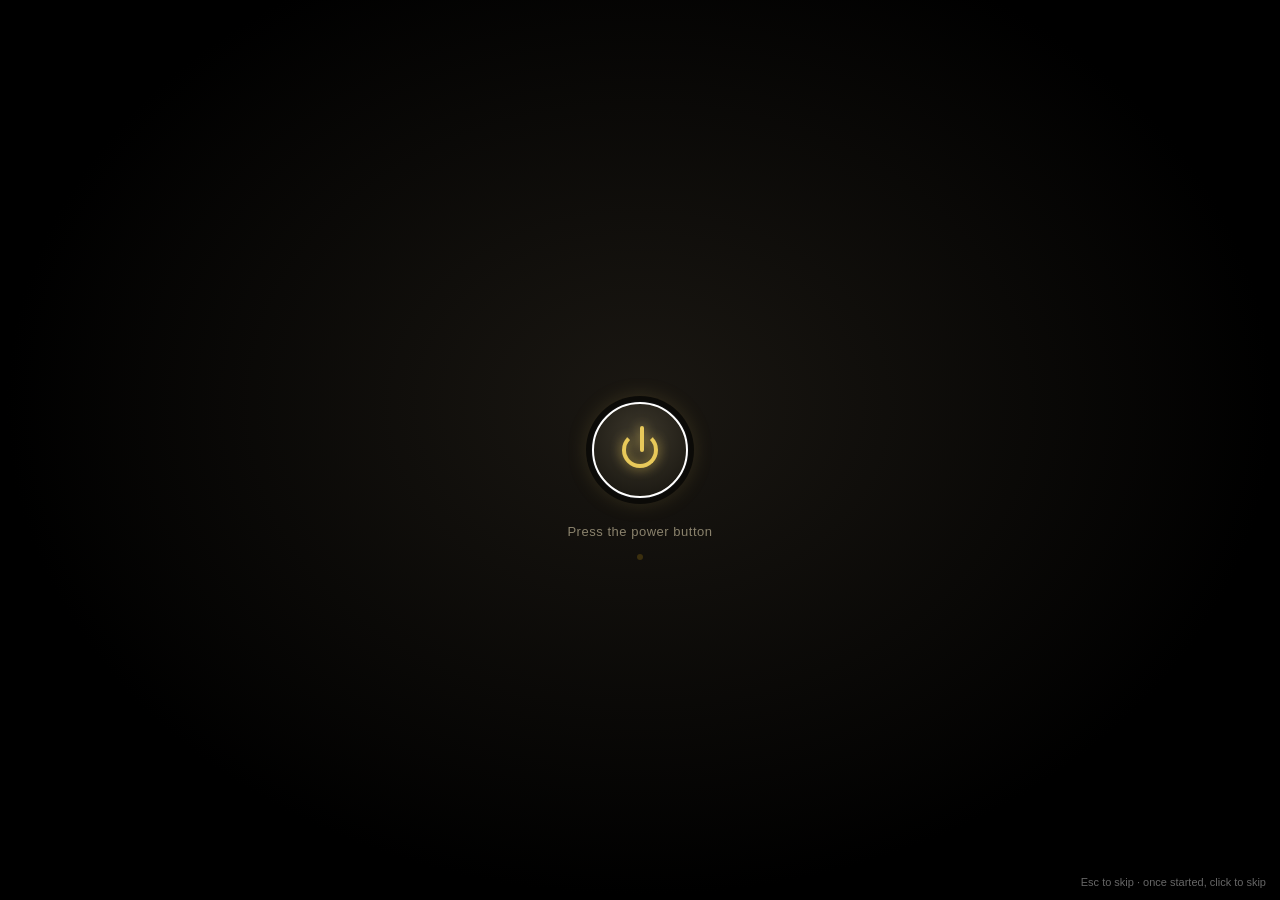
==== commit a36533e7: "The site lives in a 2010 browser window, boots on first visit, B mark and the mod's own sounds Co-Au" ====
--- a/buried-works.html
+++ b/buried-works.html
@@ -10,13 +10,31 @@
 <meta property="og:description" content="The Buried Works, the builders&#x27; lab in The Backrooms Update: where it generates, the Buried Works Map, the machine hall, every chest&#x27;s loot and the archaeology sherds.">
 <meta property="og:type" content="website">
 <meta property="og:image" content="assets/shots/hero-pillars.jpg">
-<link rel="icon" href="data:image/svg+xml,%3Csvg xmlns='http://www.w3.org/2000/svg' viewBox='0 0 16 16' shape-rendering='crispEdges'%3E%3Crect width='16' height='16' fill='%230e0c08'/%3E%3Crect x='2' y='2' width='12' height='12' fill='%23dbcf9a'/%3E%3Crect x='5' y='5' width='6' height='11' fill='%230e0c08'/%3E%3C/svg%3E">
+<link rel="icon" type="image/png" href="assets/favicon-32.png">
+<link rel="apple-touch-icon" href="assets/apple-touch-icon.png">
 <link rel="stylesheet" href="assets/style.css">
+<script>try{if(sessionStorage.getItem("booted")!=="1"&&!matchMedia("(prefers-reduced-motion: reduce)").matches)document.documentElement.className+=" booting"}catch(e){}</script>
+
 </head>
 <body>
 <a class="skip" href="#main">Skip to the page</a>
+<div class="desktop">
+<div class="icons" aria-hidden="true">
+<a class="dicon" href="index.html" tabindex="-1"><img src="assets/b-logo.png" alt="" width="48" height="48"><span>The Backrooms Update</span></a>
+<a class="dicon" href="the-remembering.html" tabindex="-1"><img class="px" src="assets/icons/settled_lamp_on.png" alt="" width="48" height="48"><span>the_remembering.lnk</span></a>
+<a class="dicon" href="keeper.html" tabindex="-1"><img class="px" src="assets/icons/settled_heart.png" alt="" width="48" height="48"><span>DONT_LOOK.txt</span></a>
+<a class="dicon" href="crafting.html" tabindex="-1"><img class="px" src="assets/icons/memarium_ingot.png" alt="" width="48" height="48"><span>recipes</span></a>
+</div>
+<div class="window">
+<div class="titlebar"><img src="assets/b-logo.png" alt="" width="16" height="16"><span class="wtitle">Buried Works - The Backrooms Update Wiki - Remembering Explorer</span>
+<span class="caption" aria-hidden="true"><span class="cb min"></span><span class="cb max"></span><span class="cb close" title="Close"></span></span></div>
+<div class="navbar"><button class="nav-back" type="button" aria-label="Back" onclick="history.back()"></button><button class="nav-fwd" type="button" aria-label="Forward" onclick="history.forward()"></button>
+<div class="address"><img src="assets/b-logo.png" alt="" width="16" height="16"><span id="address">http://www.thebackroomsupdate.net/buried-works.html</span></div>
+<span class="reload" aria-hidden="true"></span></div>
+<div class="tabstrip" aria-hidden="true"><span class="tab"><img src="assets/b-logo.png" alt="" width="16" height="16">Buried Works - The Backrooms Update Wiki</span><span class="tab new"></span></div>
+<div class="viewport" id="viewport">
 <div id="toppanel"><div class="in">
-<a id="logo" href="index.html"><img src="assets/logo.png" alt="The Backrooms Update" width="778" height="182"></a>
+<a id="logo" href="index.html"><img src="assets/logo.png" alt="The Backrooms Update" width="720" height="148"></a>
 <nav id="menu" aria-label="Main"><a class="menuItem" href="index.html">Home</a><a class="menuItem" href="getting-in.html">Getting In</a><a class="menuItem" href="the-remembering.html">The Remembering</a><a class="menuItem" href="keeper.html">The Keeper</a><a class="menuItem" href="mobs.html">Mobs</a><a class="menuItem" href="items.html">Items</a><a class="menuItem" href="crafting.html">Crafting</a><a class="menuItem" href="faq.html">FAQ</a></nav>
 <a id="dl" href="https://www.curseforge.com/minecraft/search?search=The%20Backrooms%20Update">Download</a>
 </div></div>
@@ -75,6 +93,11 @@
 <p>The Backrooms Update 3.0.0 is made by MC_CREATIONS. <a href="https://github.com/maxwellcommer-hub/backrooms-wiki">Wiki source</a>. Every picture is from the game.</p>
 <p>Not an official Minecraft product. Not approved by or associated with Mojang or Microsoft. An unofficial fan retelling inspired by Kane Parsons' Backrooms, not affiliated with Kane Parsons or A24.</p>
 </div>
+</div>
+<div class="statusbar" aria-hidden="true"><span>Done</span><span class="zone">Internet | Protected Mode: Off</span><span>100%</span></div>
+</div>
+<div class="taskbar"><span class="orb" aria-hidden="true"></span><span class="task active"><img src="assets/b-logo.png" alt="" width="22" height="22"></span><span class="task"><img class="px" src="assets/icons/memarium_pickaxe.png" alt="" width="20" height="20"></span><button class="speaker" type="button" aria-label="Room tone on or off" aria-pressed="false" title="Room tone"><svg viewBox="0 0 20 20" aria-hidden="true"><path d="M3 7h3l5-4v14l-5-4H3z" fill="#fff"/><path class="waves" d="M13.5 7a4 4 0 0 1 0 6M15.5 4.5a7.5 7.5 0 0 1 0 11" fill="none" stroke="#fff" stroke-width="1.6"/><path class="mute" d="M13 7l5 6M18 7l-5 6" stroke="#fff" stroke-width="1.6"/></svg></button><span class="tray"><span id="clock">3:00 AM</span><span id="date">11/2/2026</span></span></div>
+</div>
 <script src="assets/site.js" defer></script>
 </body>
 </html>
--- a/assets/style.css
+++ b/assets/style.css
@@ -223,3 +223,133 @@
 .get-col p { margin: 8px 0 0; font-size: 13px; }
 .get-col .tiny { font-size: 11px; color: var(--text-dim); }
 .welcome .blurb { margin: 8px 0 22px; font-size: 13px; }
+
+/* ═══ The meta layer: the whole site lives in a 2010 browser window on a desktop ═══
+   Our own art throughout (no operating-system or browser logos): the wallpaper is a shot of The Remembering, the start
+   orb holds the Reinforced Iron door, the browser icon is the Stand-In. */
+html, body { height: 100%; }
+body { overflow: hidden; background: #111 url("shots/door-walked-out.jpg") center / cover no-repeat; image-rendering: auto; }
+.desktop { position: fixed; inset: 0; display: flex; flex-direction: column; }
+.icons { position: absolute; left: 14px; top: 14px; display: flex; flex-direction: column; gap: 14px; z-index: 1; }
+.dicon { width: 84px; display: flex; flex-direction: column; align-items: center; gap: 4px; text-decoration: none; padding: 4px 2px; border: 1px solid transparent; border-radius: 3px; }
+.dicon:hover { background: rgba(170, 200, 240, .3); border-color: rgba(200, 225, 255, .6); }
+.dicon img { width: 48px; height: 48px; filter: drop-shadow(1px 2px 2px rgba(0, 0, 0, .6)); }
+.dicon span { font: 12px "Segoe UI", Tahoma, Arial, sans-serif; color: #fff; text-align: center; text-shadow: 0 1px 2px #000, 0 0 4px #000; word-break: break-word; line-height: 1.25; }
+a.dicon:link, a.dicon:visited { color: #fff; }
+
+.window {
+  position: relative; z-index: 2; flex: 1; min-height: 0; display: flex; flex-direction: column;
+  width: min(1120px, calc(100% - 220px)); margin: 18px auto 10px;
+  background: rgba(150, 185, 220, .55); -webkit-backdrop-filter: blur(12px) saturate(1.4); backdrop-filter: blur(12px) saturate(1.4);
+  border: 1px solid rgba(0, 0, 0, .7); border-radius: 8px 8px 4px 4px;
+  box-shadow: inset 0 0 0 1px rgba(255, 255, 255, .55), 0 8px 30px rgba(0, 0, 0, .65);
+  padding: 0 7px 7px;
+}
+.titlebar { display: flex; align-items: center; gap: 7px; height: 30px; padding: 0 0 0 4px; }
+.wtitle { flex: 1; min-width: 0; overflow: hidden; white-space: nowrap; text-overflow: ellipsis; font: 13px "Segoe UI", Tahoma, Arial, sans-serif; color: #000; text-shadow: 0 0 9px #fff, 0 0 9px #fff, 0 0 4px #fff; }
+.caption { align-self: flex-start; display: flex; border: 1px solid rgba(0, 0, 0, .55); border-top: 0; border-radius: 0 0 5px 5px; overflow: hidden; box-shadow: inset 0 0 0 1px rgba(255, 255, 255, .5); }
+.cb { width: 27px; height: 19px; position: relative; background: linear-gradient(rgba(255, 255, 255, .6), rgba(255, 255, 255, .15) 50%, rgba(140, 170, 210, .3) 51%, rgba(255, 255, 255, .35)); border-left: 1px solid rgba(0, 0, 0, .35); }
+.cb.min { border-left: 0; }
+.cb.close { width: 46px; background: linear-gradient(#e9a99a, #d0715c 50%, #c4442a 51%, #d9785e); }
+.cb.min::after { content: ""; position: absolute; left: 9px; right: 9px; bottom: 5px; height: 3px; background: #fff; box-shadow: 0 0 0 1px rgba(0, 0, 0, .5); }
+.cb.max::after { content: ""; position: absolute; left: 8px; right: 8px; top: 4px; bottom: 5px; border: 1px solid #fff; border-top-width: 3px; box-shadow: 0 0 0 1px rgba(0, 0, 0, .45); }
+.cb.close::after { content: "\2715"; position: absolute; inset: 0; display: grid; place-items: center; font: bold 13px Arial, sans-serif; color: #fff; text-shadow: 0 0 2px #000; }
+.navbar { display: flex; align-items: center; gap: 4px; height: 36px; padding: 0 2px 4px; }
+.nav-back, .nav-fwd { flex: none; width: 30px; height: 30px; border-radius: 50%; border: 1px solid #1d3f73; cursor: pointer; position: relative;
+  background: radial-gradient(circle at 50% 30%, #bcd9fb, #3b7fd2 55%, #1d4f9a); box-shadow: inset 0 1px 1px rgba(255, 255, 255, .8), 0 1px 2px rgba(0, 0, 0, .4); }
+.nav-fwd { width: 26px; height: 26px; margin-left: -6px; }
+.nav-back::after, .nav-fwd::after { content: ""; position: absolute; top: 50%; left: 50%; width: 9px; height: 9px; border: solid #fff; border-width: 0 0 3px 3px; translate: -30% -50%; rotate: 45deg; filter: drop-shadow(0 0 1px rgba(0, 0, 0, .5)); }
+.nav-fwd::after { border-width: 3px 3px 0 0; translate: -70% -50%; width: 7px; height: 7px; }
+.address { flex: 1; min-width: 0; display: flex; align-items: center; gap: 6px; height: 24px; padding: 0 6px; margin-left: 4px; background: #fff; border: 1px solid #6d86a8; border-radius: 2px; box-shadow: inset 0 1px 2px rgba(0, 0, 0, .2); }
+.address span { overflow: hidden; white-space: nowrap; text-overflow: ellipsis; font: 13px "Segoe UI", Tahoma, Arial, sans-serif; color: #000; }
+.reload { width: 24px; height: 24px; border-radius: 2px; background: linear-gradient(#f4f8fd, #d4e2f2); border: 1px solid #6d86a8; position: relative; }
+.reload::after { content: "\21bb"; position: absolute; inset: 0; display: grid; place-items: center; font: bold 14px Arial, sans-serif; color: #2d6a2d; }
+.tabstrip { display: flex; align-items: flex-end; gap: 2px; height: 26px; padding: 0 2px; }
+.tab { display: flex; align-items: center; gap: 6px; max-width: 240px; height: 24px; padding: 0 10px; overflow: hidden; white-space: nowrap; text-overflow: ellipsis;
+  font: 12px "Segoe UI", Tahoma, Arial, sans-serif; color: #000; background: linear-gradient(#fdfeff, #dfe9f5); border: 1px solid #7d93b2; border-bottom: 0; border-radius: 4px 4px 0 0; }
+.tab.new { width: 30px; padding: 0; background: rgba(255, 255, 255, .35); }
+.viewport { flex: 1; min-height: 0; overflow: auto; overscroll-behavior: contain; scroll-padding-top: 12px;
+  background: var(--tile) url("bg-tile.png") 0 0 / 32px 32px; image-rendering: pixelated; border: 1px solid #6d86a8; }
+.viewport img { image-rendering: auto; }
+.viewport .px, .viewport #logo img, .viewport .gui, .viewport .render { image-rendering: pixelated; }
+.statusbar { display: flex; gap: 14px; align-items: center; height: 22px; padding: 0 6px; font: 12px "Segoe UI", Tahoma, Arial, sans-serif; color: #000; background: linear-gradient(#f0f4fa, #dce6f2); border: 1px solid #6d86a8; border-top: 0; }
+.statusbar .zone { margin-left: auto; }
+.taskbar { position: relative; z-index: 3; flex: none; height: 40px; display: flex; align-items: center; gap: 4px; padding: 0 6px 0 4px;
+  background: rgba(20, 30, 45, .72); -webkit-backdrop-filter: blur(10px); backdrop-filter: blur(10px); border-top: 1px solid rgba(255, 255, 255, .35); box-shadow: inset 0 1px 0 rgba(0, 0, 0, .6); }
+.orb { width: 38px; height: 38px; margin-right: 6px; border-radius: 50%; position: relative;
+  background: radial-gradient(circle at 50% 30%, rgba(255, 255, 255, .55), rgba(60, 40, 12, .9) 60%, #1b1208); box-shadow: inset 0 0 0 1px rgba(0, 0, 0, .6), 0 0 8px rgba(255, 210, 110, .45); }
+.orb::after { content: ""; position: absolute; inset: 7px; background: url("b-logo.png") center / contain no-repeat; filter: drop-shadow(0 1px 1px rgba(0, 0, 0, .6)); }
+.task { width: 56px; height: 36px; display: grid; place-items: center; border-radius: 3px; border: 1px solid rgba(255, 255, 255, .25); background: rgba(255, 255, 255, .08); }
+.task.active { background: linear-gradient(rgba(255, 255, 255, .35), rgba(255, 255, 255, .12) 50%, rgba(255, 255, 255, .05)); border-color: rgba(255, 255, 255, .5); }
+.tray { margin-left: auto; display: flex; flex-direction: column; align-items: center; font: 12px "Segoe UI", Tahoma, Arial, sans-serif; color: #fff; line-height: 1.3; padding: 0 8px; }
+.viewport .footer { margin-bottom: 0; }
+
+@media (max-width: 1000px) {
+  .icons { display: none; }
+  .window { width: calc(100% - 16px); margin: 8px auto 6px; }
+}
+@media (max-width: 760px) {
+  .window { width: 100%; margin: 0; border-radius: 0; padding: 0 4px 4px; }
+  .tabstrip, .statusbar, .reload { display: none; }
+  .titlebar { height: 26px; }
+  .cb { width: 22px; height: 16px; } .cb.close { width: 36px; }
+  .taskbar { height: 34px; }
+  .orb { width: 30px; height: 30px; } .orb::after { inset: 5px; }
+  .task { width: 44px; height: 30px; }
+}
+
+/* ═══ Boot: once per visit the computer starts up before the desktop shows ═══ */
+.boot { position: fixed; inset: 0; z-index: 100; background: #000; color: #c0c0c0; cursor: pointer; overflow: hidden; }
+.boot.out { opacity: 0; transition: opacity .7s ease; pointer-events: none; }
+.boot .stage { position: absolute; inset: 0; display: none; }
+.boot .stage.on { display: block; }
+.boot .bios { padding: 4vh 4vw; font: clamp(11px, 1.9vw, 17px)/1.45 "Lucida Console", "Courier New", monospace; white-space: pre-wrap; }
+.boot .bios .hi { color: #fff; }
+.boot .bios .ok { color: #e8c95a; }
+.boot .bios .bar { position: absolute; left: 4vw; right: 4vw; bottom: 4vh; display: flex; justify-content: space-between; gap: 12px; color: #fff; }
+.boot .start { display: none; place-items: center; }
+.boot .start.on { display: grid; }
+.boot .start .mark { position: relative; width: 120px; height: 120px; }
+.boot .start .dot { position: absolute; left: 50%; top: 50%; width: 22px; height: 22px; margin: -11px; border-radius: 50%;
+  background: radial-gradient(circle, #fff6c8, #e2c24a 45%, rgba(226, 194, 74, 0) 70%); filter: blur(.5px); animation: converge 2.2s cubic-bezier(.5, 0, .2, 1) forwards; }
+.boot .start .dot:nth-child(1) { --x: -140px; --y: -90px; }
+.boot .start .dot:nth-child(2) { --x: 150px; --y: -70px; animation-delay: .1s; }
+.boot .start .dot:nth-child(3) { --x: -120px; --y: 110px; animation-delay: .2s; }
+.boot .start .dot:nth-child(4) { --x: 130px; --y: 100px; animation-delay: .3s; }
+@keyframes converge { 0% { transform: translate(var(--x), var(--y)) scale(.4); opacity: 0; } 25% { opacity: 1; } 70% { transform: translate(0, 0) scale(1.5); opacity: 1; } 100% { transform: translate(0, 0) scale(2.6); opacity: 0; } }
+.boot .start .door { position: absolute; inset: 22px 30px; opacity: 0; animation: doorin .8s 1.5s ease forwards; }
+.boot .start .door svg { width: 100%; height: 100%; fill: #e2c24a; filter: drop-shadow(0 0 10px rgba(255, 220, 120, .8)); }
+@keyframes doorin { from { opacity: 0; transform: scale(.85); } to { opacity: 1; transform: none; } }
+.boot .start p { position: absolute; left: 0; right: 0; top: calc(50% + 100px); text-align: center; margin: 0; font: 20px "Segoe UI", Tahoma, Arial, sans-serif; color: #fff; opacity: 0; animation: doorin .6s .4s ease forwards; letter-spacing: .02em; }
+.boot .start small { position: absolute; left: 0; right: 0; bottom: 6vh; text-align: center; font: 12px "Segoe UI", Tahoma, Arial, sans-serif; color: #777; }
+.boot .welcome { display: none; place-items: center; background: radial-gradient(ellipse at 50% 40%, #6b5a22 0%, #2e260f 55%, #120f06 100%); }
+.boot .welcome.on { display: grid; }
+.boot .welcome .who { display: flex; flex-direction: column; align-items: center; gap: 18px; color: #fff; font: 300 clamp(26px, 6vw, 40px) "Segoe UI", Tahoma, Arial, sans-serif; text-shadow: 0 2px 8px rgba(0, 0, 0, .6); }
+.boot .welcome .tile { width: 112px; height: 112px; padding: 10px; border-radius: 8px; background: linear-gradient(rgba(255, 255, 255, .55), rgba(255, 255, 255, .15)); box-shadow: 0 0 0 1px rgba(255, 255, 255, .6), 0 6px 18px rgba(0, 0, 0, .5); }
+.boot .welcome .tile img { width: 100%; height: 100%; image-rendering: pixelated; background: #24201b; border-radius: 3px; }
+.boot .welcome .spin { display: flex; align-items: center; gap: 12px; font-size: clamp(20px, 4.5vw, 28px); }
+.boot .welcome .ring { width: 26px; height: 26px; border-radius: 50%; border: 3px solid rgba(255, 255, 255, .25); border-top-color: #fff; animation: spin .9s linear infinite; }
+@keyframes spin { to { rotate: 360deg; } }
+.boot .skip-hint { position: absolute; right: 14px; bottom: 12px; font: 11px "Segoe UI", Tahoma, Arial, sans-serif; color: #666; }
+.desktop.waking { opacity: 0; }
+.desktop { transition: opacity .7s ease; }
+html.booting body { background: #000; }
+html.booting .desktop { opacity: 0; }
+
+.speaker { flex: none; width: 26px; height: 26px; margin-left: auto; border: 0; border-radius: 3px; background: none; cursor: pointer; position: relative; }
+.speaker:hover { background: rgba(255, 255, 255, .15); }
+.speaker svg { width: 20px; height: 20px; display: block; margin: auto; }
+.speaker .waves { display: none; }
+.speaker.on .waves { display: inline; }
+.speaker.on .mute { display: none; }
+.speaker + .tray { margin-left: 0; }
+.cb.close { cursor: pointer; }
+.boot .power { display: none; place-items: center; background: radial-gradient(ellipse at 50% 45%, #1a1712, #000 70%); }
+.boot .power.on { display: grid; }
+.boot .power-btn { width: 96px; height: 96px; border-radius: 50%; border: 2px solid #3a3326; background: radial-gradient(circle at 50% 35%, #3d382c, #14120d); box-shadow: 0 0 0 6px #0b0a07, 0 0 24px rgba(232, 201, 90, .25); cursor: pointer; position: relative; }
+.boot .power-btn::before { content: ""; position: absolute; inset: 28px; border: 4px solid #e8c95a; border-top-color: transparent; border-radius: 50%; filter: drop-shadow(0 0 6px rgba(232, 201, 90, .8)); }
+.boot .power-btn::after { content: ""; position: absolute; left: 46px; top: 22px; width: 4px; height: 26px; background: #e8c95a; border-radius: 2px; filter: drop-shadow(0 0 6px rgba(232, 201, 90, .8)); }
+.boot .power-btn:hover { box-shadow: 0 0 0 6px #0b0a07, 0 0 36px rgba(232, 201, 90, .45); }
+.boot .power p { position: absolute; left: 0; right: 0; top: calc(50% + 74px); margin: 0; text-align: center; font: 13px "Segoe UI", Tahoma, Arial, sans-serif; color: #8a826c; letter-spacing: .04em; }
+.boot .power .led { position: absolute; left: 50%; top: calc(50% + 104px); width: 6px; height: 6px; margin-left: -3px; border-radius: 50%; background: #3b2f0e; }
+.boot .start .blogo { position: absolute; inset: 6px 14px; opacity: 0; animation: doorin .8s 1.5s ease forwards; background: url("b-logo.png") center / contain no-repeat; filter: drop-shadow(0 0 14px rgba(255, 220, 120, .55)); }
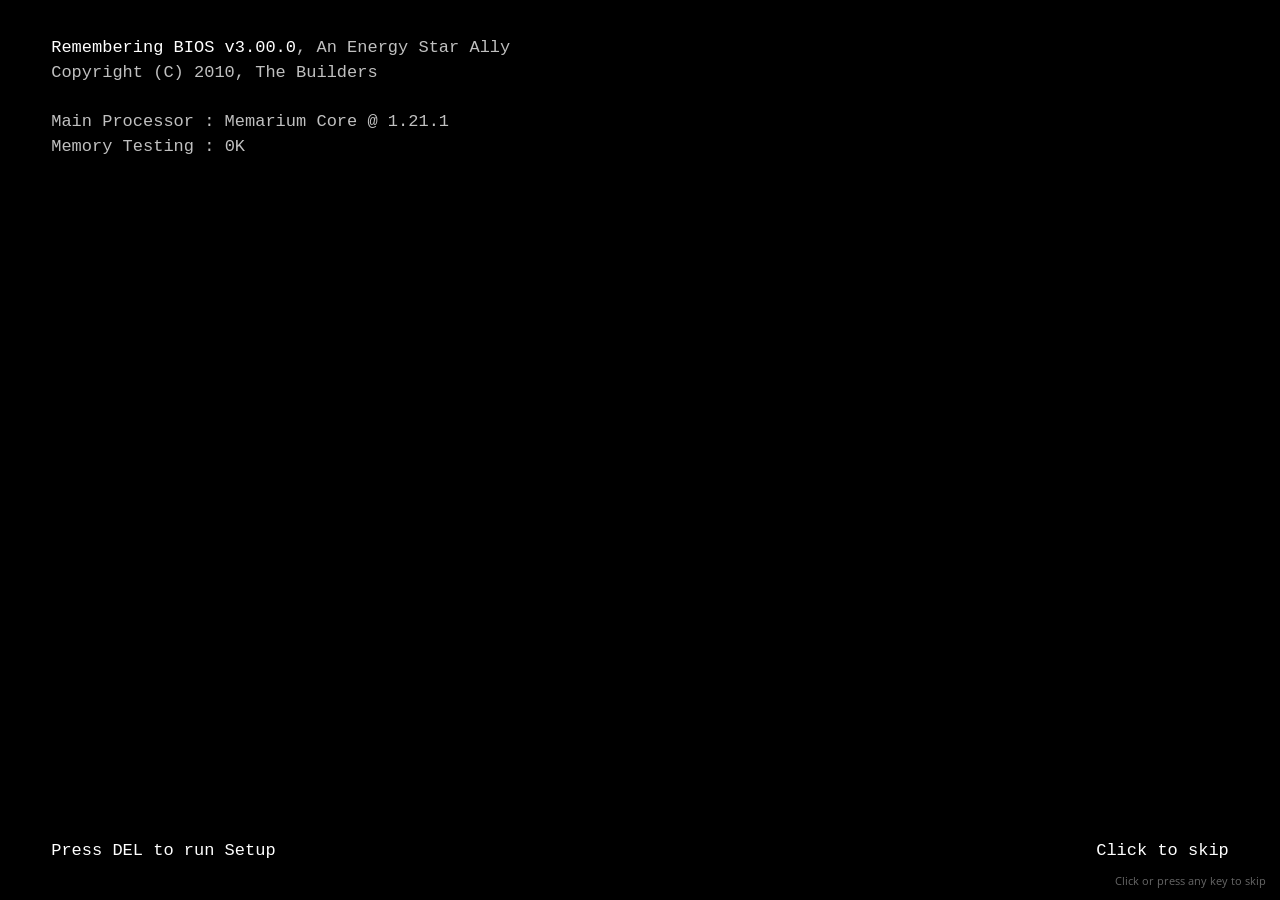
==== commit b5a840ff: "Works like a Windows 7 desktop; every picture retaken in game from standing height; AI-writing check" ====
--- a/buried-works.html
+++ b/buried-works.html
@@ -9,29 +9,26 @@
 <meta property="og:title" content="Buried Works - The Backrooms Update Wiki">
 <meta property="og:description" content="The Buried Works, the builders&#x27; lab in The Backrooms Update: where it generates, the Buried Works Map, the machine hall, every chest&#x27;s loot and the archaeology sherds.">
 <meta property="og:type" content="website">
-<meta property="og:image" content="assets/shots/hero-pillars.jpg">
+<meta property="og:image" content="assets/shots/rem-high-floors.jpg">
 <link rel="icon" type="image/png" href="assets/favicon-32.png">
 <link rel="apple-touch-icon" href="assets/apple-touch-icon.png">
-<link rel="stylesheet" href="assets/style.css">
-<script>try{if(sessionStorage.getItem("booted")!=="1"&&!matchMedia("(prefers-reduced-motion: reduce)").matches)document.documentElement.className+=" booting"}catch(e){}</script>
+<link rel="preconnect" href="https://fonts.googleapis.com">
+<link rel="preconnect" href="https://fonts.gstatic.com" crossorigin>
+<link rel="stylesheet" href="https://fonts.googleapis.com/css2?family=Open+Sans:wght@400;600&amp;display=swap">
+<link rel="stylesheet" href="assets/style.css?v=202611021413">
+<script>(function(){var d=document.documentElement;try{if(sessionStorage.getItem("booted")!=="1"&&!matchMedia("(prefers-reduced-motion: reduce)").matches)d.classList.add("booting");if(localStorage.getItem("maxed")==="1")d.classList.add("win-max");var g=JSON.parse(sessionStorage.getItem("wingeo")||"null");if(g&&g.w>200&&g.h>200){d.classList.add("win-placed");d.style.setProperty("--wx",g.x+"px");d.style.setProperty("--wy",g.y+"px");d.style.setProperty("--ww",g.w+"px");d.style.setProperty("--wh",g.h+"px");}var w=localStorage.getItem("wall");if(w&&/^assets\/shots\/[a-z0-9-]+\.jpg$/.test(w))d.style.setProperty("--wall","url(\""+w+"\")");}catch(e){}})();</script>
 
 </head>
 <body>
 <a class="skip" href="#main">Skip to the page</a>
-<div class="desktop">
-<div class="icons" aria-hidden="true">
-<a class="dicon" href="index.html" tabindex="-1"><img src="assets/b-logo.png" alt="" width="48" height="48"><span>The Backrooms Update</span></a>
-<a class="dicon" href="the-remembering.html" tabindex="-1"><img class="px" src="assets/icons/settled_lamp_on.png" alt="" width="48" height="48"><span>the_remembering.lnk</span></a>
-<a class="dicon" href="keeper.html" tabindex="-1"><img class="px" src="assets/icons/settled_heart.png" alt="" width="48" height="48"><span>DONT_LOOK.txt</span></a>
-<a class="dicon" href="crafting.html" tabindex="-1"><img class="px" src="assets/icons/memarium_ingot.png" alt="" width="48" height="48"><span>recipes</span></a>
-</div>
-<div class="window">
-<div class="titlebar"><img src="assets/b-logo.png" alt="" width="16" height="16"><span class="wtitle">Buried Works - The Backrooms Update Wiki - Remembering Explorer</span>
-<span class="caption" aria-hidden="true"><span class="cb min"></span><span class="cb max"></span><span class="cb close" title="Close"></span></span></div>
-<div class="navbar"><button class="nav-back" type="button" aria-label="Back" onclick="history.back()"></button><button class="nav-fwd" type="button" aria-label="Forward" onclick="history.forward()"></button>
-<div class="address"><img src="assets/b-logo.png" alt="" width="16" height="16"><span id="address">http://www.thebackroomsupdate.net/buried-works.html</span></div>
-<span class="reload" aria-hidden="true"></span></div>
-<div class="tabstrip" aria-hidden="true"><span class="tab"><img src="assets/b-logo.png" alt="" width="16" height="16">Buried Works - The Backrooms Update Wiki</span><span class="tab new"></span></div>
+<div class="desktop" id="desktop">
+<ul class="icons" aria-label="Desktop"><li><a class="dicon" href="index.html"><img src="assets/b-logo.png" alt="" width="48" height="48"><span>The Backrooms Update</span></a></li><li><a class="dicon" href="the-remembering.html"><img class="px" src="assets/icons/settled_lamp_on.png" alt="" width="48" height="48"><span>The Remembering</span></a></li><li><a class="dicon" href="keeper.html"><img class="px" src="assets/icons/settled_heart.png" alt="" width="48" height="48"><span>DONT_LOOK.txt</span></a></li><li><a class="dicon" href="crafting.html"><img class="px" src="assets/icons/memarium_ingot.png" alt="" width="48" height="48"><span>Recipes</span></a></li><li><a class="dicon" href="buried-works.html"><img class="px" src="assets/icons/map_buried_works.png" alt="" width="48" height="48"><span>Buried Works</span></a></li></ul>
+<div class="window" id="win">
+<div class="titlebar" id="titlebar"><img class="ticon" src="assets/b-logo.png" alt="" width="16" height="16"><span class="wtitle">Buried Works - The Backrooms Update Wiki - Remembering Explorer</span>
+<span class="caption"><button class="cb min" type="button" aria-label="Minimize" data-tip="Minimize"></button><button class="cb max" type="button" aria-label="Maximize" data-tip="Maximize"></button><button class="cb close" type="button" aria-label="Close" data-tip="Close"></button></span></div>
+<div class="navbar"><button class="nav-back" type="button" aria-label="Back" data-tip="Back"></button><button class="nav-fwd" type="button" aria-label="Forward" data-tip="Forward"></button>
+<form class="address" action="index.html"><img src="assets/b-logo.png" alt="" width="16" height="16"><input id="address" name="go" value="http://www.thebackroomsupdate.net/buried-works.html" aria-label="Address" spellcheck="false" autocomplete="off"><button class="go" type="submit" aria-label="Go to" data-tip="Go to">&#8594;</button></form><button class="reload" type="button" aria-label="Refresh" data-tip="Refresh (F5)"></button></div>
+<div class="tabstrip"><span class="tab"><img src="assets/b-logo.png" alt="" width="16" height="16"><span class="tab-t">Buried Works - The Backrooms Update Wiki</span><button class="tab-x" type="button" aria-label="Close tab" data-tip="Close Tab"></button></span><a class="tab new" href="index.html" target="_blank" rel="noopener" aria-label="New tab" data-tip="New Tab (Ctrl+T)"></a></div>
 <div class="viewport" id="viewport">
 <div id="toppanel"><div class="in">
 <a id="logo" href="index.html"><img src="assets/logo.png" alt="The Backrooms Update" width="720" height="148"></a>
@@ -62,15 +59,15 @@
 <h2 id="what-is-inside">What is inside<a class="anchor" href="#what-is-inside" aria-label="Link to this section">#</a></h2>
 <p>Below the hatch: a shaft, then stone brick halls like a stronghold's, mossy and cracked.</p>
 <ul>
-<li><strong>The hub</strong>: four doors, all alike. The machine hall is behind one of them, sometimes further on down a hall, round a corner or down a short stair, 33 to about 70 blocks from the hatch.</li>
-<li><strong>The machine hall</strong>: the builders' last machine in the far wall, a broken Reinforced Iron frame, with the Backrooms pouring out of it: mushroom and mud on the floor, birch on the wall round the frame, sandstone overhead, thinning out into stone brick. The parts are in the chest beside it.</li>
+<li>The hub has four doors, all alike. The machine hall is behind one of them, sometimes further on down a hall, round a corner or down a short stair, 33 to about 70 blocks from the hatch.</li>
+<li>The machine hall holds the builders' last machine in the far wall: a broken Reinforced Iron frame, with the Backrooms pouring out of it: mushroom and mud on the floor, birch on the wall round the frame, sandstone overhead, thinning out into stone brick. The parts are in the chest beside it.</li>
 <li><strong>The foundry</strong>, <strong>storerooms</strong> left mid-evacuation, <strong>the library</strong> (archive) with the Shape painting, and smaller rooms: bunks, a mess hall, records, a cistern, a guardroom, a shrine, a workshop, a collapsed hall.</li>
 <li>Gravel heaps to brush, by the hatch and inside.</li>
 </ul>
 <div class="gallery g2"><figure class="shot"><img src="assets/shots/works-hatch.jpg" alt="Under the lean-to: the hatch and the ladder down." width="1280" height="720" loading="lazy" decoding="async"><figcaption>Under the lean-to: the hatch and the ladder down.</figcaption></figure><figure class="shot"><img src="assets/shots/works-hub.jpg" alt="The hub. The machine hall is behind one of the four doors." width="1280" height="720" loading="lazy" decoding="async"><figcaption>The hub. The machine hall is behind one of the four doors.</figcaption></figure></div>
-<figure class="shot"><img src="assets/shots/works-machine-hall.jpg" alt="The machine hall: the broken frame in the far wall, and the Backrooms pouring out of it." width="1280" height="720" loading="lazy" decoding="async"><figcaption>The machine hall: the broken frame in the far wall, and the Backrooms pouring out of it.</figcaption></figure>
+<figure class="shot"><img src="assets/shots/works-machine-hall.jpg" alt="The machine hall: the broken frame in the far wall, and the Backrooms coming out of it." width="1280" height="720" loading="lazy" decoding="async"><figcaption>The machine hall: the broken frame in the far wall, and the Backrooms coming out of it.</figcaption></figure>
 <div class="gallery g2"><figure class="shot"><img src="assets/shots/works-foundry.jpg" alt="The foundry." width="1280" height="720" loading="lazy" decoding="async"><figcaption>The foundry.</figcaption></figure><figure class="shot"><img src="assets/shots/works-archive.jpg" alt="The archive." width="1280" height="720" loading="lazy" decoding="async"><figcaption>The archive.</figcaption></figure></div>
-<div class="gallery g2"><figure class="shot"><img src="assets/shots/works-records.jpg" alt="Records." width="1280" height="720" loading="lazy" decoding="async"><figcaption>Records.</figcaption></figure><figure class="shot"><img src="assets/shots/works-storeroom.jpg" alt="A storeroom, left in a hurry." width="1280" height="720" loading="lazy" decoding="async"><figcaption>A storeroom, left in a hurry.</figcaption></figure></div>
+<div class="gallery g2"><figure class="shot"><img src="assets/shots/works-records.jpg" alt="The records room." width="1280" height="720" loading="lazy" decoding="async"><figcaption>The records room.</figcaption></figure><figure class="shot"><img src="assets/shots/works-storeroom.jpg" alt="A storeroom." width="1280" height="720" loading="lazy" decoding="async"><figcaption>A storeroom.</figcaption></figure></div>
 <div class="callout tip"><p class="callout-title">Repairing the machine</p><p>The chest beside the frame holds <strong>4 Reinforced Iron</strong>, enough to close the gaps, and a Remembered Upgrade. Put the frame back together and pull the lever (or give it any redstone signal). See <a href="getting-in.html">Getting In</a>.</p></div>
 
 <h2 id="loot">Loot<a class="anchor" href="#loot" aria-label="Link to this section">#</a></h2>
@@ -94,10 +91,34 @@
 <p>Not an official Minecraft product. Not approved by or associated with Mojang or Microsoft. An unofficial fan retelling inspired by Kane Parsons' Backrooms, not affiliated with Kane Parsons or A24.</p>
 </div>
 </div>
-<div class="statusbar" aria-hidden="true"><span>Done</span><span class="zone">Internet | Protected Mode: Off</span><span>100%</span></div>
+<div class="statusbar"><span class="status" id="status">Done</span><span class="progress" hidden><span></span></span><span class="zone">Internet | Protected Mode: Off</span><span class="zoom">100%</span><span class="grip" aria-hidden="true"></span></div>
+<span class="rs rs-e" aria-hidden="true"></span><span class="rs rs-s" aria-hidden="true"></span><span class="rs rs-se" aria-hidden="true"></span>
 </div>
-<div class="taskbar"><span class="orb" aria-hidden="true"></span><span class="task active"><img src="assets/b-logo.png" alt="" width="22" height="22"></span><span class="task"><img class="px" src="assets/icons/memarium_pickaxe.png" alt="" width="20" height="20"></span><button class="speaker" type="button" aria-label="Room tone on or off" aria-pressed="false" title="Room tone"><svg viewBox="0 0 20 20" aria-hidden="true"><path d="M3 7h3l5-4v14l-5-4H3z" fill="#fff"/><path class="waves" d="M13.5 7a4 4 0 0 1 0 6M15.5 4.5a7.5 7.5 0 0 1 0 11" fill="none" stroke="#fff" stroke-width="1.6"/><path class="mute" d="M13 7l5 6M18 7l-5 6" stroke="#fff" stroke-width="1.6"/></svg></button><span class="tray"><span id="clock">3:00 AM</span><span id="date">11/2/2026</span></span></div>
+<div class="snap" aria-hidden="true"></div>
+<button class="reopen" type="button">Remembering Explorer is closed.<br>Double-click <b>The Backrooms Update</b> on the desktop, or click here, to open it again.</button>
+<div class="startmenu" id="startmenu" hidden>
+<div class="sm-left"><ul class="sm-programs"><li class="sm-head">Start</li><li><a href="index.html"><img class="px" src="assets/icons/memarium_ingot.png" alt="" width="16" height="16">Home</a></li><li><a href="getting-in.html"><img class="px" src="assets/icons/gateway.png" alt="" width="16" height="16">Getting In</a></li><li class="sm-head">The dimension</li><li><a href="the-remembering.html"><img class="px" src="assets/icons/settled_lamp_on.png" alt="" width="16" height="16">The Remembering</a></li><li><a href="rules.html"><img class="px" src="assets/icons/memarium_pickaxe.png" alt="" width="16" height="16">Rules of the dimension</a></li><li><a href="insanity.html"><img class="px" src="assets/icons/insanity.png" alt="" width="16" height="16">Insanity</a></li><li><a href="refuges.html"><img class="px" src="assets/icons/memento.png" alt="" width="16" height="16">Refuges</a></li><li class="sm-head">What lives there</li><li><a href="mobs.html"><img class="px" src="assets/icons/settled_lichen.png" alt="" width="16" height="16">Mobs</a></li><li><a href="keeper.html"><img class="px" src="assets/icons/settled_heart.png" alt="" width="16" height="16">The Keeper</a></li><li><a href="buried-works.html"><img class="px" src="assets/icons/map_buried_works.png" alt="" width="16" height="16">Buried Works</a></li><li class="sm-head">Reference</li><li><a href="items.html"><img class="px" src="assets/icons/snapshot.png" alt="" width="16" height="16">Items and blocks</a></li><li><a href="crafting.html"><img class="px" src="assets/icons/remembered_upgrade_smithing_template.png" alt="" width="16" height="16">Crafting</a></li><li><a href="config.html"><span class="nav-dot" aria-hidden="true"></span>Config</a></li><li><a href="commands.html"><span class="nav-dot" aria-hidden="true"></span>Commands</a></li><li><a href="faq.html"><span class="nav-dot" aria-hidden="true"></span>FAQ and compatibility</a></li></ul><div class="sm-results" hidden></div>
+<div class="sm-search"><input id="sm-search" type="search" placeholder="Search the wiki" aria-label="Search the wiki" autocomplete="off"></div></div>
+<div class="sm-right"><img class="sm-user" src="assets/b-logo.png" alt="" width="48" height="48">
+<a href="index.html">The Backrooms Update</a><a href="getting-in.html">Getting In</a><a href="items.html">Items and blocks</a><a href="crafting.html">Crafting</a><a href="faq.html">FAQ</a>
+<span class="sm-sep"></span><a href="https://www.curseforge.com/minecraft/mc-mods/minecraft-backrooms-update" target="_blank" rel="noopener">Download</a><a href="https://github.com/maxwellcommer-hub/backrooms-wiki" target="_blank" rel="noopener">Wiki source</a>
+<div class="sm-power"><button class="shutdown" type="button">Shut down</button><button class="sm-more" type="button" aria-label="More power options" aria-expanded="false" data-tip="More options"></button>
+<div class="sm-powermenu" hidden><button type="button" data-power="restart">Restart</button><button type="button" data-power="shutdown">Shut down</button></div></div></div>
 </div>
-<script src="assets/site.js" defer></script>
+<div class="ctxmenu" id="ctxmenu" hidden><button type="button" data-cmd="refresh">Refresh</button><button type="button" data-cmd="wallpaper">Next desktop background</button><span class="cm-sep"></span><button type="button" data-cmd="open">Open Remembering Explorer</button><button type="button" data-cmd="desktop">Show desktop</button></div>
+<div class="flyout cal" id="calendar" hidden></div>
+<div class="flyout volfly" id="volume" hidden><span class="vol-label">Room tone</span><input class="vol-range" type="range" min="0" max="100" value="25" aria-label="Room tone volume" orient="vertical"><button class="vol-mute" type="button" aria-label="Mute" data-tip="Mute"></button></div>
+<div class="peek" id="peek" hidden></div>
+<div class="tip" id="tip" role="tooltip" hidden></div>
+<div class="taskbar" id="taskbar">
+<button class="orb" type="button" aria-label="Start" aria-expanded="false" aria-controls="startmenu" data-tip="Start"></button>
+<a class="task pin" href="https://www.curseforge.com/minecraft/mc-mods/minecraft-backrooms-update" target="_blank" rel="noopener" aria-label="Download The Backrooms Update" data-tip="Download The Backrooms Update"><img class="px" src="assets/icons/memarium_pickaxe.png" alt="" width="22" height="22"></a>
+<button class="task app" type="button" aria-label="Remembering Explorer"><img src="assets/b-logo.png" alt="" width="24" height="24"></button>
+<div class="tray"><button class="speaker" type="button" aria-label="Room tone" aria-pressed="false" data-tip="Room tone"><svg viewBox="0 0 20 20" aria-hidden="true"><path d="M3 7h3l5-4v14l-5-4H3z" fill="#fff"/><path class="waves" d="M13.5 7a4 4 0 0 1 0 6M15.5 4.5a7.5 7.5 0 0 1 0 11" fill="none" stroke="#fff" stroke-width="1.6"/><path class="mute" d="M13 7l5 6M18 7l-5 6" stroke="#fff" stroke-width="1.6"/></svg></button>
+<button class="clock" type="button" aria-label="Date and time"><span id="clock">12:00 PM</span><span id="date">11/2/2026</span></button>
+<button class="showdesk" type="button" aria-label="Show desktop" data-tip="Show desktop"></button></div>
+</div>
+</div>
+<script src="assets/site.js?v=202611021413" defer></script>
 </body>
 </html>
--- a/assets/style.css
+++ b/assets/style.css
@@ -89,11 +89,6 @@
 .gallery .shot { margin: 0; }
 .gallery.g2 { grid-template-columns: repeat(2, minmax(0, 1fr)); }
 .gallery.g3 { grid-template-columns: repeat(3, minmax(0, 1fr)); }
-.lightbox { padding: 0; border: 3px solid #000; background: #000; color: var(--text); max-width: 96vw; }
-.lightbox::backdrop { background: rgba(0, 0, 0, .85); }
-.lightbox img { display: block; max-width: 100%; max-height: 86vh; image-rendering: auto; }
-.lightbox p { margin: 0; padding: 6px 8px; font-size: 12px; }
-.lightbox button { position: absolute; right: 6px; top: 6px; font: bold 12px Arial, sans-serif; }
 
 /* panels: the side boxes, notes, tables and cards share the same dark rounded box */
 .box, .callout, .item-card, .recipe, .table-wrap, .depth-row { background: var(--panel); border: 1px solid var(--panel-line); border-radius: 5px; }
@@ -190,14 +185,26 @@
 .footer { margin-top: 30px; padding: 10px; text-align: center; font-size: 12px; background: #111; color: var(--text-dim); }
 .footer p { margin: 2px auto; max-width: 900px; }
 
-@media (max-width: 760px) {
+
+/* home: the "video" and the download column, the way the front page had them */
+.home-top { display: flex; gap: 20px; align-items: flex-start; margin-bottom: 8px; }
+.player { flex: 1; min-width: 0; background: #000; border: 1px solid #000; box-shadow: 0 0 0 1px #3a3833; }
+.player img { display: block; width: 100%; }
+.get-col { width: 250px; flex: none; text-align: center; }
+.get-col .render { display: block; margin: 0 auto 10px; width: 180px; image-rendering: pixelated; }
+.get-col p { margin: 8px 0 0; font-size: 13px; }
+.get-col .tiny { font-size: 11px; color: var(--text-dim); }
+.welcome .blurb { margin: 8px 0 22px; font-size: 13px; }
+
+@container page (max-width: 760px) {
   #toppanel { height: auto; }
   #toppanel .in { height: auto; flex-wrap: wrap; gap: 6px 14px; padding: 6px 10px 8px; }
   #logo { height: auto; margin: 0; }
   #logo img { width: 200px; }
   #menu { order: 3; width: 100%; gap: 6px 14px; flex-wrap: wrap; white-space: normal; }
   a.menuItem { font-size: 14px; }
-  #content { flex-direction: column; margin-top: 14px; }
+  #content { flex-direction: column; align-items: stretch; margin-top: 14px; }
+  #left { width: 100%; }
   #right { width: 100%; }
   .gallery.g2, .gallery.g3, .item-grid, .recipes { grid-template-columns: minmax(0, 1fr); }
   table.three, table.three tbody, table.three tr, table.three td { display: block; width: 100%; padding: 0 0 10px; }
@@ -210,95 +217,235 @@
   #content { padding: 0 8px; }
 }
 
-/* home: the "video" and the download column, the way the front page had them */
-.home-top { display: flex; gap: 20px; align-items: flex-start; margin-bottom: 8px; }
-.player { flex: 1; min-width: 0; background: #000; border: 1px solid #000; box-shadow: 0 0 0 1px #3a3833; }
-.player img { display: block; width: 100%; }
-.player .controls { display: flex; align-items: center; gap: 8px; height: 26px; padding: 0 8px; background: linear-gradient(#3b3b3b, #1d1d1d); border-top: 1px solid #555; font: 11px Arial, sans-serif; color: #bbb; }
-.player .play { width: 0; height: 0; border-left: 9px solid #ddd; border-top: 6px solid transparent; border-bottom: 6px solid transparent; }
-.player .track { flex: 1; height: 6px; background: #444; border: 1px solid #222; border-radius: 3px; position: relative; }
-.player .track::before { content: ""; position: absolute; left: 0; top: 0; bottom: 0; width: 34%; background: linear-gradient(#f7d75a, #c99a1c); border-radius: 3px; }
-.get-col { width: 250px; flex: none; text-align: center; }
-.get-col .render { display: block; margin: 0 auto 10px; width: 180px; image-rendering: pixelated; }
-.get-col p { margin: 8px 0 0; font-size: 13px; }
-.get-col .tiny { font-size: 11px; color: var(--text-dim); }
-.welcome .blurb { margin: 8px 0 22px; font-size: 13px; }
-
-/* ═══ The meta layer: the whole site lives in a 2010 browser window on a desktop ═══
-   Our own art throughout (no operating-system or browser logos): the wallpaper is a shot of The Remembering, the start
-   orb holds the Reinforced Iron door, the browser icon is the Stand-In. */
+/* ═══════════════════════════════════════════════════════════════════════════════════════════════════════════════
+   The meta layer: the whole site lives in a 2010 browser window on a desktop, and behaves like one. Our own art
+   throughout (no operating-system or browser logos): the B is the start orb and the browser, the wallpaper is The
+   Remembering. The page inside the window reflows to the window's width (container queries), not the screen's.
+   ═══════════════════════════════════════════════════════════════════════════════════════════════════════════════ */
+:root { --ui: "Segoe UI", "Open Sans", Tahoma, Arial, sans-serif; --bar-h: 40px; --glass: rgba(158, 190, 222, .62); --glass-in: rgba(190, 205, 220, .5); }
+@view-transition { navigation: auto; }
+::view-transition-old(root), ::view-transition-new(root) { animation-duration: .16s; }
 html, body { height: 100%; }
-body { overflow: hidden; background: #111 url("shots/door-walked-out.jpg") center / cover no-repeat; image-rendering: auto; }
-.desktop { position: fixed; inset: 0; display: flex; flex-direction: column; }
-.icons { position: absolute; left: 14px; top: 14px; display: flex; flex-direction: column; gap: 14px; z-index: 1; }
-.dicon { width: 84px; display: flex; flex-direction: column; align-items: center; gap: 4px; text-decoration: none; padding: 4px 2px; border: 1px solid transparent; border-radius: 3px; }
-.dicon:hover { background: rgba(170, 200, 240, .3); border-color: rgba(200, 225, 255, .6); }
+body { overflow: hidden; background: #0e0c08 var(--wall, url("shots/door-walked-out.jpg")) center / cover no-repeat; image-rendering: auto; }
+.desktop { position: fixed; inset: 0; overflow: hidden; transition: opacity .7s ease; user-select: none; -webkit-user-select: none; }
+.desktop.waking, html.booting .desktop { opacity: 0; }
+html.booting body { background: #000; }
+.viewport, .viewport * { user-select: text; -webkit-user-select: text; }
+.window button, .taskbar button, .startmenu button, .ctxmenu button, .flyout button, .reopen, .lightbox button { font: inherit; color: inherit; margin: 0; cursor: pointer; }
+
+/* desktop icons: one click selects, two open (one tap on a touch screen) */
+.icons { position: absolute; left: 10px; top: 10px; margin: 0; padding: 0; list-style: none; display: grid; grid-auto-flow: row; gap: 6px; z-index: 1; }
+.icons li { margin: 0; padding: 0; }
+.icons li::before { display: none; }
+a.dicon, a.dicon:link, a.dicon:visited { width: 92px; display: flex; flex-direction: column; align-items: center; gap: 3px; padding: 4px 2px 5px; text-decoration: none; color: #fff; border: 1px solid transparent; border-radius: 3px; outline: 0; }
+.dicon:hover { background: rgba(140, 180, 235, .22); border-color: rgba(190, 220, 255, .45); }
+.dicon.sel, .dicon:focus-visible { background: rgba(110, 160, 230, .42); border-color: rgba(190, 220, 255, .8); }
 .dicon img { width: 48px; height: 48px; filter: drop-shadow(1px 2px 2px rgba(0, 0, 0, .6)); }
-.dicon span { font: 12px "Segoe UI", Tahoma, Arial, sans-serif; color: #fff; text-align: center; text-shadow: 0 1px 2px #000, 0 0 4px #000; word-break: break-word; line-height: 1.25; }
-a.dicon:link, a.dicon:visited { color: #fff; }
-
+.dicon span { font: 12px/1.25 var(--ui); text-align: center; text-shadow: 0 1px 2px #000, 0 0 3px #000; overflow-wrap: break-word; }
+
+/* the window */
 .window {
-  position: relative; z-index: 2; flex: 1; min-height: 0; display: flex; flex-direction: column;
-  width: min(1120px, calc(100% - 220px)); margin: 18px auto 10px;
-  background: rgba(150, 185, 220, .55); -webkit-backdrop-filter: blur(12px) saturate(1.4); backdrop-filter: blur(12px) saturate(1.4);
-  border: 1px solid rgba(0, 0, 0, .7); border-radius: 8px 8px 4px 4px;
-  box-shadow: inset 0 0 0 1px rgba(255, 255, 255, .55), 0 8px 30px rgba(0, 0, 0, .65);
-  padding: 0 7px 7px;
+  position: absolute; z-index: 2; display: flex; flex-direction: column;
+  left: 50%; top: 14px; translate: -50% 0; width: min(1120px, calc(100% - 210px)); height: calc(100% - var(--bar-h) - 24px);
+  padding: 0 7px 7px; background: var(--glass); -webkit-backdrop-filter: blur(14px) saturate(1.5); backdrop-filter: blur(14px) saturate(1.5);
+  border: 1px solid rgba(0, 0, 0, .72); border-radius: 8px 8px 5px 5px;
+  box-shadow: inset 0 0 0 1px rgba(255, 255, 255, .55), inset 0 1px 0 rgba(255, 255, 255, .8), 0 10px 34px rgba(0, 0, 0, .7);
 }
-.titlebar { display: flex; align-items: center; gap: 7px; height: 30px; padding: 0 0 0 4px; }
-.wtitle { flex: 1; min-width: 0; overflow: hidden; white-space: nowrap; text-overflow: ellipsis; font: 13px "Segoe UI", Tahoma, Arial, sans-serif; color: #000; text-shadow: 0 0 9px #fff, 0 0 9px #fff, 0 0 4px #fff; }
+html.win-placed .window { left: var(--wx); top: var(--wy); width: var(--ww); height: var(--wh); translate: none; }
+html.win-max .window { left: 0; top: 0; width: 100%; height: calc(100% - var(--bar-h)); translate: none; border-radius: 0; border-width: 0 0 1px; padding: 0 4px 4px; }
+.window.inactive { background: var(--glass-in); box-shadow: inset 0 0 0 1px rgba(255, 255, 255, .45), 0 6px 22px rgba(0, 0, 0, .5); }
+.window.inactive .wtitle { opacity: .7; }
+.window.min, .window.closed { display: none; }
+.window.dragging, .window.dragging * { cursor: default !important; }
+.titlebar { display: flex; align-items: center; gap: 7px; height: 30px; padding: 0 0 0 3px; cursor: default; }
+.ticon { width: 16px; height: 16px; flex: none; }
+.wtitle { flex: 1; min-width: 0; overflow: hidden; white-space: nowrap; text-overflow: ellipsis; font: 13px var(--ui); color: #000; text-shadow: 0 0 10px #fff, 0 0 8px #fff, 0 0 4px #fff; }
 .caption { align-self: flex-start; display: flex; border: 1px solid rgba(0, 0, 0, .55); border-top: 0; border-radius: 0 0 5px 5px; overflow: hidden; box-shadow: inset 0 0 0 1px rgba(255, 255, 255, .5); }
-.cb { width: 27px; height: 19px; position: relative; background: linear-gradient(rgba(255, 255, 255, .6), rgba(255, 255, 255, .15) 50%, rgba(140, 170, 210, .3) 51%, rgba(255, 255, 255, .35)); border-left: 1px solid rgba(0, 0, 0, .35); }
+html.win-max .caption { margin-right: -1px; }
+.cb { width: 27px; height: 19px; padding: 0; position: relative; border: 0; border-left: 1px solid rgba(0, 0, 0, .35);
+  background: linear-gradient(rgba(255, 255, 255, .62), rgba(255, 255, 255, .18) 50%, rgba(140, 170, 210, .3) 51%, rgba(255, 255, 255, .38)); }
 .cb.min { border-left: 0; }
 .cb.close { width: 46px; background: linear-gradient(#e9a99a, #d0715c 50%, #c4442a 51%, #d9785e); }
+.cb:hover { background: linear-gradient(rgba(255, 255, 255, .85), rgba(200, 228, 255, .6) 50%, rgba(120, 180, 240, .55) 51%, rgba(190, 230, 255, .75)); }
+.cb.close:hover { background: linear-gradient(#f7c2b5, #e8775c 50%, #d8391a 51%, #f08a6d); }
+.cb:active { filter: brightness(.88); }
 .cb.min::after { content: ""; position: absolute; left: 9px; right: 9px; bottom: 5px; height: 3px; background: #fff; box-shadow: 0 0 0 1px rgba(0, 0, 0, .5); }
-.cb.max::after { content: ""; position: absolute; left: 8px; right: 8px; top: 4px; bottom: 5px; border: 1px solid #fff; border-top-width: 3px; box-shadow: 0 0 0 1px rgba(0, 0, 0, .45); }
-.cb.close::after { content: "\2715"; position: absolute; inset: 0; display: grid; place-items: center; font: bold 13px Arial, sans-serif; color: #fff; text-shadow: 0 0 2px #000; }
-.navbar { display: flex; align-items: center; gap: 4px; height: 36px; padding: 0 2px 4px; }
-.nav-back, .nav-fwd { flex: none; width: 30px; height: 30px; border-radius: 50%; border: 1px solid #1d3f73; cursor: pointer; position: relative;
-  background: radial-gradient(circle at 50% 30%, #bcd9fb, #3b7fd2 55%, #1d4f9a); box-shadow: inset 0 1px 1px rgba(255, 255, 255, .8), 0 1px 2px rgba(0, 0, 0, .4); }
-.nav-fwd { width: 26px; height: 26px; margin-left: -6px; }
-.nav-back::after, .nav-fwd::after { content: ""; position: absolute; top: 50%; left: 50%; width: 9px; height: 9px; border: solid #fff; border-width: 0 0 3px 3px; translate: -30% -50%; rotate: 45deg; filter: drop-shadow(0 0 1px rgba(0, 0, 0, .5)); }
-.nav-fwd::after { border-width: 3px 3px 0 0; translate: -70% -50%; width: 7px; height: 7px; }
-.address { flex: 1; min-width: 0; display: flex; align-items: center; gap: 6px; height: 24px; padding: 0 6px; margin-left: 4px; background: #fff; border: 1px solid #6d86a8; border-radius: 2px; box-shadow: inset 0 1px 2px rgba(0, 0, 0, .2); }
-.address span { overflow: hidden; white-space: nowrap; text-overflow: ellipsis; font: 13px "Segoe UI", Tahoma, Arial, sans-serif; color: #000; }
-.reload { width: 24px; height: 24px; border-radius: 2px; background: linear-gradient(#f4f8fd, #d4e2f2); border: 1px solid #6d86a8; position: relative; }
-.reload::after { content: "\21bb"; position: absolute; inset: 0; display: grid; place-items: center; font: bold 14px Arial, sans-serif; color: #2d6a2d; }
-.tabstrip { display: flex; align-items: flex-end; gap: 2px; height: 26px; padding: 0 2px; }
-.tab { display: flex; align-items: center; gap: 6px; max-width: 240px; height: 24px; padding: 0 10px; overflow: hidden; white-space: nowrap; text-overflow: ellipsis;
-  font: 12px "Segoe UI", Tahoma, Arial, sans-serif; color: #000; background: linear-gradient(#fdfeff, #dfe9f5); border: 1px solid #7d93b2; border-bottom: 0; border-radius: 4px 4px 0 0; }
-.tab.new { width: 30px; padding: 0; background: rgba(255, 255, 255, .35); }
-.viewport { flex: 1; min-height: 0; overflow: auto; overscroll-behavior: contain; scroll-padding-top: 12px;
-  background: var(--tile) url("bg-tile.png") 0 0 / 32px 32px; image-rendering: pixelated; border: 1px solid #6d86a8; }
+.cb.max::after { content: ""; position: absolute; left: 8px; right: 8px; top: 4px; bottom: 5px; border: 1px solid #fff; border-top-width: 3px; box-shadow: 0 0 0 1px rgba(0, 0, 0, .45), inset 0 0 0 1px rgba(0, 0, 0, .3); }
+html.win-max .cb.max::after { left: 10px; right: 6px; top: 3px; bottom: 7px; border-width: 2px 1px 1px; }
+html.win-max .cb.max::before { content: ""; position: absolute; left: 6px; right: 10px; top: 7px; bottom: 3px; border: 1px solid #fff; border-top-width: 2px; background: rgba(150, 180, 215, .9); box-shadow: 0 0 0 1px rgba(0, 0, 0, .45); z-index: 1; }
+.cb.close::after { content: "\2715"; position: absolute; inset: 0; display: grid; place-items: center; font: bold 13px Arial, sans-serif; color: #fff; text-shadow: 0 0 2px #000, 0 0 1px #000; }
+
+.navbar { display: flex; align-items: center; gap: 6px; height: 34px; padding: 0 1px 5px; }
+.nav-back, .nav-fwd { flex: none; width: 28px; height: 28px; padding: 0; border-radius: 50%; border: 1px solid #1d3f73; position: relative;
+  background: radial-gradient(circle at 50% 28%, #cfe5fd, #3b7fd2 56%, #1d4f9a); box-shadow: inset 0 1px 1px rgba(255, 255, 255, .8), 0 1px 2px rgba(0, 0, 0, .4); }
+.nav-back:hover:not(:disabled), .nav-fwd:hover:not(:disabled) { background: radial-gradient(circle at 50% 28%, #e3f1ff, #57a0f0 56%, #2463b8); }
+.nav-back:active:not(:disabled), .nav-fwd:active:not(:disabled) { filter: brightness(.85); }
+.nav-back:disabled, .nav-fwd:disabled { background: radial-gradient(circle at 50% 28%, #f2f4f7, #b9c2cd 56%, #8d97a4); border-color: #6f7a88; cursor: default; }
+.nav-back::after, .nav-fwd::after { content: ""; position: absolute; left: 50%; top: 50%; width: 8px; height: 8px; border: solid #fff; filter: drop-shadow(0 0 1px rgba(0, 0, 0, .6)); }
+.nav-back::after { border-width: 0 0 3px 3px; transform: translate(-30%, -50%) rotate(45deg); }
+.nav-fwd::after { border-width: 3px 3px 0 0; transform: translate(-70%, -50%) rotate(45deg); }
+.address { flex: 1; min-width: 0; display: flex; align-items: center; gap: 6px; height: 26px; padding: 0 0 0 6px; margin: 0 0 0 2px; background: #fff; border: 1px solid #6d86a8; border-radius: 2px; box-shadow: inset 0 1px 2px rgba(0, 0, 0, .18); }
+.address:focus-within { border-color: #3c7fb1; box-shadow: inset 0 1px 2px rgba(0, 0, 0, .18), 0 0 0 1px rgba(60, 127, 177, .35); }
+.address img { width: 16px; height: 16px; flex: none; }
+.address input { flex: 1; min-width: 0; height: 100%; border: 0; outline: 0; background: none; font: 13px var(--ui); color: #000; padding: 0; }
+.address .go { flex: none; width: 26px; height: 100%; padding: 0; border: 0; border-left: 1px solid #c3cfdf; background: linear-gradient(#fbfdff, #e3ecf7); font: bold 14px Arial, sans-serif !important; color: #2f6a2f !important; }
+.address .go:hover { background: linear-gradient(#fff, #d4e5f8); }
+.reload { flex: none; width: 26px; height: 26px; padding: 0; border-radius: 2px; background: linear-gradient(#f6f9fd, #d4e2f2); border: 1px solid #6d86a8; position: relative; }
+.reload::after { content: "\21bb"; position: absolute; inset: 0; display: grid; place-items: center; font: bold 15px Arial, sans-serif; color: #2d6a2d; }
+.reload:hover { background: linear-gradient(#fff, #e3eefa); }
+.tabstrip { display: flex; align-items: flex-end; gap: 2px; height: 27px; padding: 0 2px; }
+.tab { display: flex; align-items: center; gap: 6px; max-width: 250px; min-width: 0; height: 25px; padding: 0 3px 0 9px;
+  font: 12px var(--ui); color: #000; background: linear-gradient(#fdfeff, #e3ecf7); border: 1px solid #7d93b2; border-bottom: 0; border-radius: 4px 4px 0 0; box-shadow: inset 0 1px 0 #fff; }
+.tab img { width: 16px; height: 16px; flex: none; }
+.tab-t { min-width: 0; overflow: hidden; white-space: nowrap; text-overflow: ellipsis; }
+.tab-x { flex: none; width: 18px; height: 18px; padding: 0; border: 1px solid transparent; border-radius: 3px; background: none; position: relative; }
+.tab-x::after { content: "\2715"; position: absolute; inset: 0; display: grid; place-items: center; font: 11px Arial, sans-serif; color: #555; }
+.tab-x:hover { background: linear-gradient(#f0a08e, #c9452a); border-color: #8d2a17; }
+.tab-x:hover::after { color: #fff; }
+a.tab.new, a.tab.new:link, a.tab.new:visited { width: 30px; padding: 0; justify-content: center; text-decoration: none; background: rgba(255, 255, 255, .3); border-color: rgba(80, 105, 140, .6); position: relative; }
+a.tab.new::after { content: "+"; font: bold 15px Arial, sans-serif; color: #334; }
+a.tab.new:hover { background: rgba(255, 255, 255, .72); }
+.viewport { flex: 1; min-height: 0; overflow: auto; overscroll-behavior: contain; container: page / inline-size; scroll-padding-top: 12px;
+  background: #222018 url("bg-tile.png") 0 0 / 32px 32px; image-rendering: pixelated; border: 1px solid #6d86a8; }
 .viewport img { image-rendering: auto; }
 .viewport .px, .viewport #logo img, .viewport .gui, .viewport .render { image-rendering: pixelated; }
-.statusbar { display: flex; gap: 14px; align-items: center; height: 22px; padding: 0 6px; font: 12px "Segoe UI", Tahoma, Arial, sans-serif; color: #000; background: linear-gradient(#f0f4fa, #dce6f2); border: 1px solid #6d86a8; border-top: 0; }
-.statusbar .zone { margin-left: auto; }
-.taskbar { position: relative; z-index: 3; flex: none; height: 40px; display: flex; align-items: center; gap: 4px; padding: 0 6px 0 4px;
-  background: rgba(20, 30, 45, .72); -webkit-backdrop-filter: blur(10px); backdrop-filter: blur(10px); border-top: 1px solid rgba(255, 255, 255, .35); box-shadow: inset 0 1px 0 rgba(0, 0, 0, .6); }
-.orb { width: 38px; height: 38px; margin-right: 6px; border-radius: 50%; position: relative;
-  background: radial-gradient(circle at 50% 30%, rgba(255, 255, 255, .55), rgba(60, 40, 12, .9) 60%, #1b1208); box-shadow: inset 0 0 0 1px rgba(0, 0, 0, .6), 0 0 8px rgba(255, 210, 110, .45); }
-.orb::after { content: ""; position: absolute; inset: 7px; background: url("b-logo.png") center / contain no-repeat; filter: drop-shadow(0 1px 1px rgba(0, 0, 0, .6)); }
-.task { width: 56px; height: 36px; display: grid; place-items: center; border-radius: 3px; border: 1px solid rgba(255, 255, 255, .25); background: rgba(255, 255, 255, .08); }
-.task.active { background: linear-gradient(rgba(255, 255, 255, .35), rgba(255, 255, 255, .12) 50%, rgba(255, 255, 255, .05)); border-color: rgba(255, 255, 255, .5); }
-.tray { margin-left: auto; display: flex; flex-direction: column; align-items: center; font: 12px "Segoe UI", Tahoma, Arial, sans-serif; color: #fff; line-height: 1.3; padding: 0 8px; }
 .viewport .footer { margin-bottom: 0; }
-
-@media (max-width: 1000px) {
-  .icons { display: none; }
-  .window { width: calc(100% - 16px); margin: 8px auto 6px; }
-}
-@media (max-width: 760px) {
-  .window { width: 100%; margin: 0; border-radius: 0; padding: 0 4px 4px; }
-  .tabstrip, .statusbar, .reload { display: none; }
-  .titlebar { height: 26px; }
-  .cb { width: 22px; height: 16px; } .cb.close { width: 36px; }
-  .taskbar { height: 34px; }
-  .orb { width: 30px; height: 30px; } .orb::after { inset: 5px; }
-  .task { width: 44px; height: 30px; }
-}
-
-/* ═══ Boot: once per visit the computer starts up before the desktop shows ═══ */
+.statusbar { display: flex; align-items: center; height: 23px; font: 12px var(--ui); color: #000; background: linear-gradient(#f2f5fa, #dde6f1); border: 1px solid #6d86a8; border-top: 0; }
+.statusbar > span { display: flex; align-items: center; height: 100%; padding: 0 8px; white-space: nowrap; }
+.statusbar > span + span { border-left: 1px solid #b6c3d4; }
+.statusbar > span[hidden] { display: none; }
+.status { flex: 1; min-width: 0; overflow: hidden; text-overflow: ellipsis; display: block !important; line-height: 23px; }
+.progress { width: 120px; }
+.progress > span { display: block; width: 100%; height: 12px; border: 1px solid #8a8a8a; border-radius: 2px; background: #e6e6e6; position: relative; overflow: hidden; }
+.progress > span::after { content: ""; position: absolute; left: 0; top: 0; bottom: 0; width: var(--load, 30%); transition: width .3s ease;
+  background: linear-gradient(#bdf5bd, #37d437 45%, #06b025 50%, #4fd84f); }
+.grip { width: 16px; padding: 0 !important; border-left: 0 !important; background: radial-gradient(circle, #8496ae 1px, transparent 1.5px) right 2px bottom 2px / 4px 4px; background-repeat: repeat; clip-path: polygon(100% 0, 100% 100%, 0 100%); cursor: nwse-resize; }
+.rs { position: absolute; z-index: 3; }
+.rs-e { top: 8px; bottom: 12px; right: -4px; width: 8px; cursor: ew-resize; }
+.rs-s { left: 8px; right: 12px; bottom: -4px; height: 8px; cursor: ns-resize; }
+.rs-se { right: -4px; bottom: -4px; width: 16px; height: 16px; cursor: nwse-resize; }
+html.win-max .rs, html.win-max .grip { display: none; }
+.snap { position: absolute; z-index: 1; display: none; border-radius: 6px; background: rgba(180, 210, 240, .28); border: 1px solid rgba(255, 255, 255, .7);
+  box-shadow: inset 0 0 0 1px rgba(80, 120, 170, .5), 0 0 30px rgba(170, 210, 255, .35); -webkit-backdrop-filter: blur(6px); backdrop-filter: blur(6px); transition: all .12s ease; }
+.snap.on { display: block; }
+.reopen { position: absolute; left: 50%; top: 44%; translate: -50% -50%; z-index: 1; display: none; max-width: 340px; padding: 14px 20px; font: 13px/1.5 var(--ui) !important; color: #fff !important; text-align: center;
+  background: rgba(20, 30, 45, .74); -webkit-backdrop-filter: blur(8px); backdrop-filter: blur(8px); border: 1px solid rgba(255, 255, 255, .4); border-radius: 6px; box-shadow: 0 6px 20px rgba(0, 0, 0, .5); }
+.reopen:hover { background: rgba(30, 50, 80, .8); }
+.window.closed ~ .reopen { display: block; }
+
+/* the taskbar */
+.taskbar { position: absolute; left: 0; right: 0; bottom: 0; z-index: 20; height: var(--bar-h); display: flex; align-items: center; gap: 3px; padding: 0 0 0 2px;
+  background: linear-gradient(rgba(60, 75, 95, .55), rgba(15, 22, 34, .82)); -webkit-backdrop-filter: blur(12px) saturate(1.3); backdrop-filter: blur(12px) saturate(1.3);
+  border-top: 1px solid rgba(255, 255, 255, .38); box-shadow: inset 0 1px 0 rgba(0, 0, 0, .6); }
+.orb { flex: none; width: 46px; height: 40px; margin-right: 4px; padding: 0; border: 0; border-radius: 50%; position: relative; background: none; }
+.orb::before { content: ""; position: absolute; left: 4px; top: 1px; width: 38px; height: 38px; border-radius: 50%;
+  background: radial-gradient(circle at 50% 28%, rgba(255, 255, 255, .6), rgba(70, 48, 14, .92) 58%, #1b1208); box-shadow: inset 0 0 0 1px rgba(0, 0, 0, .65), 0 0 6px rgba(255, 210, 110, .35); transition: box-shadow .15s; }
+.orb::after { content: ""; position: absolute; left: 11px; top: 8px; width: 24px; height: 24px; background: url("b-logo.png") center / contain no-repeat; filter: drop-shadow(0 1px 1px rgba(0, 0, 0, .7)); }
+.orb:hover::before, .orb[aria-expanded="true"]::before { box-shadow: inset 0 0 0 1px rgba(0, 0, 0, .6), 0 0 16px rgba(255, 220, 130, .95); }
+.task { flex: none; width: 58px; height: 36px; padding: 0; display: grid; place-items: center; border-radius: 3px; border: 1px solid transparent; background: none; color: #fff; text-decoration: none; }
+a.task:hover, button.task:hover { background: linear-gradient(rgba(255, 255, 255, .3), rgba(255, 255, 255, .1)); border-color: rgba(255, 255, 255, .45); }
+.task.app { background: linear-gradient(rgba(255, 255, 255, .34), rgba(255, 255, 255, .12) 50%, rgba(255, 255, 255, .06)); border-color: rgba(255, 255, 255, .5); box-shadow: inset 0 0 0 1px rgba(0, 0, 0, .35); }
+.task.app.off { background: linear-gradient(rgba(255, 255, 255, .14), rgba(255, 255, 255, .04)); border-color: rgba(255, 255, 255, .28); }
+.task.app[hidden] { display: none; }
+.task img { width: 24px; height: 24px; }
+.task.pin img { width: 22px; height: 22px; image-rendering: pixelated; }
+.tray { margin-left: auto; display: flex; align-items: center; height: 100%; gap: 2px; }
+.speaker, .clock { height: 32px; padding: 0 7px; border: 1px solid transparent; border-radius: 3px; background: none; color: #fff; }
+.speaker:hover, .clock:hover, .speaker[aria-expanded="true"], .clock[aria-expanded="true"] { background: rgba(255, 255, 255, .16); border-color: rgba(255, 255, 255, .3); }
+.speaker svg { width: 20px; height: 20px; display: block; }
+.speaker .waves { display: none; }
+.speaker.on .waves { display: inline; }
+.speaker.on .mute { display: none; }
+.clock { display: flex; flex-direction: column; justify-content: center; font: 12px/1.3 var(--ui) !important; min-width: 74px; }
+.showdesk { width: 15px; height: 100%; margin-left: 4px; padding: 0; border: 0; border-left: 1px solid rgba(255, 255, 255, .35); background: linear-gradient(90deg, rgba(255, 255, 255, .1), rgba(255, 255, 255, .02)); }
+.showdesk:hover { background: rgba(255, 255, 255, .3); }
+
+/* start menu */
+.startmenu { position: absolute; left: 0; bottom: var(--bar-h); z-index: 30; display: flex; width: 420px; max-width: 100%; height: min(520px, calc(100% - var(--bar-h) - 8px));
+  background: rgba(30, 44, 62, .88); -webkit-backdrop-filter: blur(14px); backdrop-filter: blur(14px); border: 1px solid rgba(0, 0, 0, .85); border-radius: 7px 7px 0 0;
+  box-shadow: inset 0 0 0 1px rgba(255, 255, 255, .32), 0 8px 28px rgba(0, 0, 0, .65); padding: 8px 0 8px 8px; }
+.startmenu[hidden], .ctxmenu[hidden], .flyout[hidden], .peek[hidden], .tip[hidden] { display: none; }
+.sm-left { flex: 1.35; display: flex; flex-direction: column; min-width: 0; background: #fff; border-radius: 4px; border: 1px solid #8ea4c0; overflow: hidden; }
+.sm-programs, .sm-results { flex: 1; min-height: 0; overflow-y: auto; list-style: none; margin: 0; padding: 6px; }
+.sm-results ul { list-style: none; margin: 0; padding: 0; }
+.sm-programs li, .sm-results li { margin: 0; padding: 0; }
+.sm-programs li::before, .sm-results li::before { display: none; }
+.sm-head { margin: 6px 6px 2px !important; font: 600 11px var(--ui); color: #1e3f6e; }
+.sm-head:first-child { margin-top: 2px !important; }
+.sm-programs a, .sm-results a { display: flex; align-items: center; gap: 8px; padding: 4px 6px; border-radius: 3px; font: 12px var(--ui); color: #000 !important; text-decoration: none; border: 1px solid transparent; }
+.sm-programs a:hover, .sm-results a:hover, .sm-results a.active { background: linear-gradient(#f3f8fe, #d8e7f8); border-color: #a9c4e6; }
+.sm-programs img { width: 16px; height: 16px; }
+.nav-dot { display: inline-block; flex: none; width: 16px; height: 16px; }
+.box li .nav-dot { margin-right: 6px; vertical-align: -3px; }
+.sm-results a > span:first-child { min-width: 0; overflow: hidden; text-overflow: ellipsis; white-space: nowrap; }
+.sm-results .r-page { flex: none; color: #666; font-size: 11px; margin-left: auto; padding-left: 8px; white-space: nowrap; }
+.sm-results .none { padding: 8px; font: 12px var(--ui); color: #555; }
+.sm-search { flex: none; padding: 7px; border-top: 1px solid #c8d4e4; background: linear-gradient(#f8fafd, #e5edf7); }
+.sm-search input { width: 100%; height: 24px; padding: 0 8px; font: italic 12px var(--ui); color: #000; border: 1px solid #a5b6cc; border-radius: 3px; background: #fff; outline: 0; }
+.sm-search input:focus { font-style: normal; border-color: #3c7fb1; }
+.sm-right { flex: 1; display: flex; flex-direction: column; gap: 1px; padding: 0 8px; min-width: 0; }
+.sm-user { width: 56px; height: 56px; margin: -30px auto 8px; padding: 4px; border-radius: 6px; background: linear-gradient(rgba(255, 255, 255, .55), rgba(255, 255, 255, .15)); box-shadow: 0 0 0 1px rgba(255, 255, 255, .55), 0 3px 8px rgba(0, 0, 0, .5); }
+.sm-right a, .sm-right a:link, .sm-right a:visited { padding: 5px 8px; border-radius: 3px; font: 13px var(--ui); color: #fff; text-decoration: none; border: 1px solid transparent; white-space: nowrap; overflow: hidden; text-overflow: ellipsis; }
+.sm-right a:hover { background: linear-gradient(rgba(255, 255, 255, .26), rgba(255, 255, 255, .08)); border-color: rgba(255, 255, 255, .35); }
+.sm-sep { height: 1px; margin: 5px 6px; background: rgba(255, 255, 255, .22); }
+.sm-power { position: relative; display: flex; margin-top: auto; }
+.shutdown, .sm-more { height: 26px; border: 1px solid rgba(0, 0, 0, .7); color: #fff; background: linear-gradient(#c97b66, #a84a33 50%, #93361f 51%, #ba5d43); box-shadow: inset 0 1px 0 rgba(255, 255, 255, .4); }
+.shutdown { flex: 1; padding: 0 10px; border-radius: 3px 0 0 3px; font: 12px var(--ui) !important; }
+.sm-more { width: 22px; padding: 0; border-left: 0; border-radius: 0 3px 3px 0; position: relative; }
+.sm-more::after { content: ""; position: absolute; left: 7px; top: 8px; border-left: 6px solid #fff; border-top: 4px solid transparent; border-bottom: 4px solid transparent; }
+.shutdown:hover, .sm-more:hover { filter: brightness(1.12); }
+.sm-powermenu { position: absolute; left: 100%; bottom: 0; margin-left: 4px; display: flex; flex-direction: column; min-width: 120px; padding: 2px; background: #f0f0f0; border: 1px solid #979797; box-shadow: 2px 2px 4px rgba(0, 0, 0, .4); }
+.sm-powermenu[hidden] { display: none; }
+.sm-powermenu button, .ctxmenu button { display: block; width: 100%; text-align: left; padding: 3px 24px; font: 12px var(--ui) !important; color: #000 !important; background: none; border: 1px solid transparent; border-radius: 3px; }
+.sm-powermenu button:hover, .ctxmenu button:hover, .ctxmenu button:focus-visible { background: linear-gradient(#f2f7fd, #dbe8f8); border-color: #aecbef; outline: 0; }
+
+/* right-click menu, flyouts, peek, tooltips */
+.ctxmenu { position: absolute; z-index: 40; min-width: 210px; padding: 2px; background: #f0f0f0; border: 1px solid #979797; box-shadow: 2px 2px 5px rgba(0, 0, 0, .45); }
+.cm-sep { display: block; height: 1px; margin: 3px 2px 3px 28px; background: #d7d7d7; border-bottom: 1px solid #fff; }
+.flyout { position: absolute; z-index: 30; bottom: calc(var(--bar-h) + 8px); padding: 12px; color: #000; font: 12px var(--ui);
+  background: linear-gradient(#f9fbfe, #e7eef7); border: 1px solid #6d86a8; border-radius: 4px; box-shadow: inset 0 0 0 1px #fff, 0 6px 18px rgba(0, 0, 0, .5); }
+.cal { right: 6px; width: 250px; }
+.cal .cal-day { font-size: 13px; color: #1e3f6e; margin-bottom: 8px; }
+.cal .cal-time { font: 300 28px var(--ui); color: #1e3f6e; margin-bottom: 8px; }
+.cal .cal-head { display: flex; align-items: center; justify-content: space-between; margin-bottom: 4px; font-weight: 600; }
+.cal .cal-head button { width: 22px; height: 22px; padding: 0; border: 1px solid transparent; border-radius: 3px; background: none; }
+.cal .cal-head button:hover { border-color: #aecbef; background: #e5f0fc; }
+.cal table { width: 100%; border-collapse: collapse; font-size: 12px; text-align: center; }
+.cal th { padding: 2px 0; color: #555; font-weight: 400; background: none; border: 0; font-family: var(--ui); letter-spacing: 0; text-transform: none; }
+.cal td { padding: 3px 0; border: 0; color: #000; background: none !important; }
+.cal td.other { color: #aaa; }
+.cal td.today span { display: inline-block; min-width: 22px; border: 1px solid #3c7fb1; background: #dbeafb; border-radius: 2px; }
+.volfly { right: 70px; width: 76px; display: flex; flex-direction: column; align-items: center; gap: 8px; }
+.vol-label { font-size: 11px; color: #333; text-align: center; }
+.vol-range { writing-mode: vertical-lr; direction: rtl; width: 22px; height: 110px; accent-color: #3c7fb1; }
+.vol-mute { width: 34px; height: 26px; padding: 0; border: 1px solid #a5b6cc; border-radius: 3px; background: linear-gradient(#fff, #e3ecf7) center / 18px no-repeat; position: relative; }
+.vol-mute::after { content: ""; position: absolute; inset: 0; background: center / 18px no-repeat url("data:image/svg+xml,%3Csvg xmlns='http://www.w3.org/2000/svg' viewBox='0 0 20 20'%3E%3Cpath d='M3 7h3l5-4v14l-5-4H3z' fill='%23335'/%3E%3Cpath d='M13.5 7a4 4 0 0 1 0 6M15.5 4.5a7.5 7.5 0 0 1 0 11' fill='none' stroke='%23335' stroke-width='1.6'/%3E%3C/svg%3E"); }
+.vol-mute.muted::after { background-image: url("data:image/svg+xml,%3Csvg xmlns='http://www.w3.org/2000/svg' viewBox='0 0 20 20'%3E%3Cpath d='M3 7h3l5-4v14l-5-4H3z' fill='%23335'/%3E%3Cpath d='M13 7l5 6M18 7l-5 6' stroke='%23c33' stroke-width='1.8'/%3E%3C/svg%3E"); }
+.peek { position: absolute; z-index: 30; bottom: calc(var(--bar-h) + 6px); width: 210px; padding: 6px 8px 8px; color: #fff; font: 12px var(--ui); cursor: pointer;
+  background: rgba(30, 44, 62, .86); -webkit-backdrop-filter: blur(10px); backdrop-filter: blur(10px); border: 1px solid rgba(0, 0, 0, .8); border-radius: 5px; box-shadow: inset 0 0 0 1px rgba(255, 255, 255, .3), 0 6px 18px rgba(0, 0, 0, .55); }
+.peek-t { display: flex; align-items: center; gap: 6px; margin-bottom: 6px; white-space: nowrap; overflow: hidden; text-overflow: ellipsis; }
+.peek-t img { width: 16px; height: 16px; flex: none; }
+.peek-img { display: block; width: 100%; aspect-ratio: 16 / 10; object-fit: cover; border: 1px solid rgba(255, 255, 255, .35); background: #222; }
+.tip { position: fixed; z-index: 200; max-width: 280px; padding: 3px 7px 4px; font: 12px var(--ui); color: #333; pointer-events: none;
+  background: linear-gradient(#ffffff, #e4e5f0); border: 1px solid #767676; border-radius: 3px; box-shadow: 1px 2px 3px rgba(0, 0, 0, .3); }
+
+/* picture viewer: a second window over the first */
+.lightbox { max-width: min(1240px, 96vw); padding: 0 6px 6px; border: 1px solid rgba(0, 0, 0, .75); border-radius: 8px 8px 5px 5px; color: #000; overflow: visible;
+  background: rgba(158, 190, 222, .85); -webkit-backdrop-filter: blur(14px); backdrop-filter: blur(14px); box-shadow: inset 0 0 0 1px rgba(255, 255, 255, .55), 0 12px 40px rgba(0, 0, 0, .7); }
+.lightbox::backdrop { background: rgba(0, 0, 0, .55); }
+.lightbox .lb-title { display: flex; align-items: center; gap: 7px; height: 30px; padding-left: 3px; font: 13px var(--ui); text-shadow: 0 0 10px #fff, 0 0 6px #fff; }
+.lightbox .lb-title span { flex: 1; min-width: 0; overflow: hidden; white-space: nowrap; text-overflow: ellipsis; }
+.lightbox .lb-title .cb { align-self: flex-start; border: 1px solid rgba(0, 0, 0, .55); border-top: 0; border-radius: 0 0 5px 5px; }
+.lightbox .lb-img { display: block; max-width: 100%; max-height: calc(100vh - 140px); margin: 0 auto; background: #0e0c08; border: 1px solid #6d86a8; image-rendering: auto; }
+.lightbox .lb-img.px { image-rendering: pixelated; }
+.lightbox .lb-bar { display: flex; align-items: center; gap: 8px; padding: 6px 4px 0; font: 12px var(--ui); }
+.lightbox .lb-bar p { flex: 1; margin: 0; color: #111; }
+.lightbox .lb-bar button { width: 30px; height: 26px; padding: 0; border: 1px solid #6d86a8; border-radius: 3px; background: linear-gradient(#fdfeff, #dfe9f5); font: bold 14px Arial, sans-serif !important; color: #234 !important; }
+.lightbox .lb-bar button:hover:not(:disabled) { background: linear-gradient(#fff, #d0e3f8); }
+.lightbox .lb-bar button:disabled { opacity: .4; cursor: default; }
+.lightbox .lb-count { color: #333; white-space: nowrap; }
+
+/* boot, shut down */
 .boot { position: fixed; inset: 0; z-index: 100; background: #000; color: #c0c0c0; cursor: pointer; overflow: hidden; }
 .boot.out { opacity: 0; transition: opacity .7s ease; pointer-events: none; }
 .boot .stage { position: absolute; inset: 0; display: none; }
@@ -307,8 +454,7 @@
 .boot .bios .hi { color: #fff; }
 .boot .bios .ok { color: #e8c95a; }
 .boot .bios .bar { position: absolute; left: 4vw; right: 4vw; bottom: 4vh; display: flex; justify-content: space-between; gap: 12px; color: #fff; }
-.boot .start { display: none; place-items: center; }
-.boot .start.on { display: grid; }
+.boot .start.on, .boot .welcome.on { display: grid; place-items: center; }
 .boot .start .mark { position: relative; width: 120px; height: 120px; }
 .boot .start .dot { position: absolute; left: 50%; top: 50%; width: 22px; height: 22px; margin: -11px; border-radius: 50%;
   background: radial-gradient(circle, #fff6c8, #e2c24a 45%, rgba(226, 194, 74, 0) 70%); filter: blur(.5px); animation: converge 2.2s cubic-bezier(.5, 0, .2, 1) forwards; }
@@ -317,39 +463,60 @@
 .boot .start .dot:nth-child(3) { --x: -120px; --y: 110px; animation-delay: .2s; }
 .boot .start .dot:nth-child(4) { --x: 130px; --y: 100px; animation-delay: .3s; }
 @keyframes converge { 0% { transform: translate(var(--x), var(--y)) scale(.4); opacity: 0; } 25% { opacity: 1; } 70% { transform: translate(0, 0) scale(1.5); opacity: 1; } 100% { transform: translate(0, 0) scale(2.6); opacity: 0; } }
-.boot .start .door { position: absolute; inset: 22px 30px; opacity: 0; animation: doorin .8s 1.5s ease forwards; }
-.boot .start .door svg { width: 100%; height: 100%; fill: #e2c24a; filter: drop-shadow(0 0 10px rgba(255, 220, 120, .8)); }
 @keyframes doorin { from { opacity: 0; transform: scale(.85); } to { opacity: 1; transform: none; } }
-.boot .start p { position: absolute; left: 0; right: 0; top: calc(50% + 100px); text-align: center; margin: 0; font: 20px "Segoe UI", Tahoma, Arial, sans-serif; color: #fff; opacity: 0; animation: doorin .6s .4s ease forwards; letter-spacing: .02em; }
-.boot .start small { position: absolute; left: 0; right: 0; bottom: 6vh; text-align: center; font: 12px "Segoe UI", Tahoma, Arial, sans-serif; color: #777; }
-.boot .welcome { display: none; place-items: center; background: radial-gradient(ellipse at 50% 40%, #6b5a22 0%, #2e260f 55%, #120f06 100%); }
-.boot .welcome.on { display: grid; }
-.boot .welcome .who { display: flex; flex-direction: column; align-items: center; gap: 18px; color: #fff; font: 300 clamp(26px, 6vw, 40px) "Segoe UI", Tahoma, Arial, sans-serif; text-shadow: 0 2px 8px rgba(0, 0, 0, .6); }
-.boot .welcome .tile { width: 112px; height: 112px; padding: 10px; border-radius: 8px; background: linear-gradient(rgba(255, 255, 255, .55), rgba(255, 255, 255, .15)); box-shadow: 0 0 0 1px rgba(255, 255, 255, .6), 0 6px 18px rgba(0, 0, 0, .5); }
-.boot .welcome .tile img { width: 100%; height: 100%; image-rendering: pixelated; background: #24201b; border-radius: 3px; }
-.boot .welcome .spin { display: flex; align-items: center; gap: 12px; font-size: clamp(20px, 4.5vw, 28px); }
-.boot .welcome .ring { width: 26px; height: 26px; border-radius: 50%; border: 3px solid rgba(255, 255, 255, .25); border-top-color: #fff; animation: spin .9s linear infinite; }
+.boot .start .blogo { position: absolute; inset: 6px 14px; opacity: 0; animation: doorin .8s 1.5s ease forwards; background: url("b-logo.png") center / contain no-repeat; filter: drop-shadow(0 0 14px rgba(255, 220, 120, .55)); }
+.boot .start p { position: absolute; left: 0; right: 0; top: calc(50% + 100px); text-align: center; margin: 0; font: 20px var(--ui); color: #fff; opacity: 0; animation: doorin .6s .4s ease forwards; }
+.boot .start small { position: absolute; left: 0; right: 0; bottom: 6vh; text-align: center; font: 12px var(--ui); color: #777; }
+.boot .welcome { background: radial-gradient(ellipse at 50% 40%, #6b5a22 0%, #2e260f 55%, #120f06 100%); }
+.boot .who { display: flex; flex-direction: column; align-items: center; gap: 18px; color: #fff; font: 300 clamp(24px, 6vw, 38px) var(--ui); text-shadow: 0 2px 8px rgba(0, 0, 0, .6); }
+.boot .tile { width: 112px; height: 112px; padding: 10px; border-radius: 8px; background: linear-gradient(rgba(255, 255, 255, .55), rgba(255, 255, 255, .15)); box-shadow: 0 0 0 1px rgba(255, 255, 255, .6), 0 6px 18px rgba(0, 0, 0, .5); }
+.boot .tile img { width: 100%; height: 100%; background: #24201b; border-radius: 3px; }
+.boot .spin { display: flex; align-items: center; gap: 12px; font-size: clamp(18px, 4.5vw, 26px); }
+.boot .ring { width: 24px; height: 24px; border-radius: 50%; border: 3px solid rgba(255, 255, 255, .25); border-top-color: #fff; animation: spin .9s linear infinite; }
 @keyframes spin { to { rotate: 360deg; } }
-.boot .skip-hint { position: absolute; right: 14px; bottom: 12px; font: 11px "Segoe UI", Tahoma, Arial, sans-serif; color: #666; }
-.desktop.waking { opacity: 0; }
-.desktop { transition: opacity .7s ease; }
-html.booting body { background: #000; }
-html.booting .desktop { opacity: 0; }
-
-.speaker { flex: none; width: 26px; height: 26px; margin-left: auto; border: 0; border-radius: 3px; background: none; cursor: pointer; position: relative; }
-.speaker:hover { background: rgba(255, 255, 255, .15); }
-.speaker svg { width: 20px; height: 20px; display: block; margin: auto; }
-.speaker .waves { display: none; }
-.speaker.on .waves { display: inline; }
-.speaker.on .mute { display: none; }
-.speaker + .tray { margin-left: 0; }
-.cb.close { cursor: pointer; }
-.boot .power { display: none; place-items: center; background: radial-gradient(ellipse at 50% 45%, #1a1712, #000 70%); }
-.boot .power.on { display: grid; }
-.boot .power-btn { width: 96px; height: 96px; border-radius: 50%; border: 2px solid #3a3326; background: radial-gradient(circle at 50% 35%, #3d382c, #14120d); box-shadow: 0 0 0 6px #0b0a07, 0 0 24px rgba(232, 201, 90, .25); cursor: pointer; position: relative; }
-.boot .power-btn::before { content: ""; position: absolute; inset: 28px; border: 4px solid #e8c95a; border-top-color: transparent; border-radius: 50%; filter: drop-shadow(0 0 6px rgba(232, 201, 90, .8)); }
-.boot .power-btn::after { content: ""; position: absolute; left: 46px; top: 22px; width: 4px; height: 26px; background: #e8c95a; border-radius: 2px; filter: drop-shadow(0 0 6px rgba(232, 201, 90, .8)); }
-.boot .power-btn:hover { box-shadow: 0 0 0 6px #0b0a07, 0 0 36px rgba(232, 201, 90, .45); }
-.boot .power p { position: absolute; left: 0; right: 0; top: calc(50% + 74px); margin: 0; text-align: center; font: 13px "Segoe UI", Tahoma, Arial, sans-serif; color: #8a826c; letter-spacing: .04em; }
-.boot .power .led { position: absolute; left: 50%; top: calc(50% + 104px); width: 6px; height: 6px; margin-left: -3px; border-radius: 50%; background: #3b2f0e; }
-.boot .start .blogo { position: absolute; inset: 6px 14px; opacity: 0; animation: doorin .8s 1.5s ease forwards; background: url("b-logo.png") center / contain no-repeat; filter: drop-shadow(0 0 14px rgba(255, 220, 120, .55)); }
+.boot .skip-hint { position: absolute; right: 14px; bottom: 12px; font: 11px var(--ui); color: #666; }
+.off-screen { position: fixed; inset: 0; z-index: 120; display: grid; place-items: center; background: #000; color: #e8a33a; font: clamp(16px, 3vw, 22px) var(--ui); text-align: center; padding: 20px; cursor: pointer; }
+.off-screen small { display: block; margin-top: 14px; font-size: 13px; color: #777; }
+.off-screen.closing { background: radial-gradient(ellipse at 50% 40%, #6b5a22 0%, #2e260f 55%, #120f06 100%); color: #fff; cursor: default; }
+
+/* the home page video */
+.player video { display: block; width: 100%; height: auto; aspect-ratio: 16 / 9; background: #000; cursor: pointer; }
+.player .controls { display: flex; align-items: center; gap: 8px; height: 30px; padding: 0 8px; background: linear-gradient(#3b3b3b, #1d1d1d); border-top: 1px solid #555; font: 11px Arial, sans-serif; color: #bbb; }
+.player .controls button { width: 22px; height: 22px; padding: 0; border: 0; background: none; position: relative; flex: none; cursor: pointer; }
+.player .play::after { content: ""; position: absolute; left: 7px; top: 5px; border-left: 10px solid #ddd; border-top: 6px solid transparent; border-bottom: 6px solid transparent; }
+.player .play.on::after { left: 6px; top: 5px; width: 3px; height: 12px; border: 0; background: #ddd; box-shadow: 6px 0 0 #ddd; }
+.player .vol::after { content: ""; position: absolute; inset: 0; background: center / 18px no-repeat url("data:image/svg+xml,%3Csvg xmlns='http://www.w3.org/2000/svg' viewBox='0 0 20 20'%3E%3Cpath d='M3 7h3l5-4v14l-5-4H3z' fill='%23ddd'/%3E%3Cpath d='M13 7l5 6M18 7l-5 6' stroke='%23ddd' stroke-width='1.6'/%3E%3C/svg%3E"); }
+.player .vol.on::after { background-image: url("data:image/svg+xml,%3Csvg xmlns='http://www.w3.org/2000/svg' viewBox='0 0 20 20'%3E%3Cpath d='M3 7h3l5-4v14l-5-4H3z' fill='%23ddd'/%3E%3Cpath d='M13.5 7a4 4 0 0 1 0 6M15.5 4.5a7.5 7.5 0 0 1 0 11' fill='none' stroke='%23ddd' stroke-width='1.6'/%3E%3C/svg%3E"); }
+.player .full::after { content: ""; position: absolute; inset: 5px; border: 2px solid #ddd; border-radius: 1px; }
+.player .controls button:hover::after { filter: brightness(1.4); }
+.player .track { flex: 1; min-width: 40px; height: 6px; margin: 0; -webkit-appearance: none; appearance: none; background: linear-gradient(90deg, #e8c24e var(--p, 0%), #444 var(--p, 0%)); border: 1px solid #222; border-radius: 3px; cursor: pointer; }
+.player .track::-webkit-slider-thumb { -webkit-appearance: none; width: 12px; height: 12px; border-radius: 50%; background: #eee; border: 1px solid #333; }
+.player .track::-moz-range-thumb { width: 12px; height: 12px; border-radius: 50%; background: #eee; border: 1px solid #333; }
+.player .time { flex: none; white-space: nowrap; }
+.player:fullscreen { display: flex; flex-direction: column; justify-content: center; background: #000; }
+.player:fullscreen video { max-height: calc(100vh - 30px); }
+
+@media (max-width: 1000px) {
+  .icons { display: none; }
+  .window { width: calc(100% - 16px); top: 8px; height: calc(100% - var(--bar-h) - 16px); }
+}
+@media (max-width: 760px) {
+  :root { --bar-h: 44px; }
+  .window, html.win-placed .window, html.win-max .window { left: 0; top: 0; width: 100%; height: calc(100% - var(--bar-h)); translate: none; border-radius: 0; border-width: 0; padding: 0 3px 3px; }
+  .rs, .grip, .snap { display: none !important; }
+  .caption .cb.max { display: none; }
+  .tabstrip, .zone, .zoom, .progress { display: none !important; }
+  .nav-back, .nav-fwd, .reload { width: 30px; height: 30px; }
+  .navbar { height: 38px; }
+  .address { height: 30px; }
+  .address input { font-size: 16px; }
+  .startmenu { width: 100%; border-radius: 0; height: calc(100% - var(--bar-h)); }
+  .sm-right { flex: .8; }
+  .sm-user { margin-top: 2px; }
+  .task { width: 52px; height: 40px; }
+  .clock { min-width: 0; }
+  .showdesk { display: none; }
+  .cal { right: 4px; left: 4px; width: auto; }
+  .lightbox { padding: 0 3px 3px; }
+}
+@media (prefers-reduced-motion: reduce) { ::view-transition-old(root), ::view-transition-new(root) { animation: none; } }
